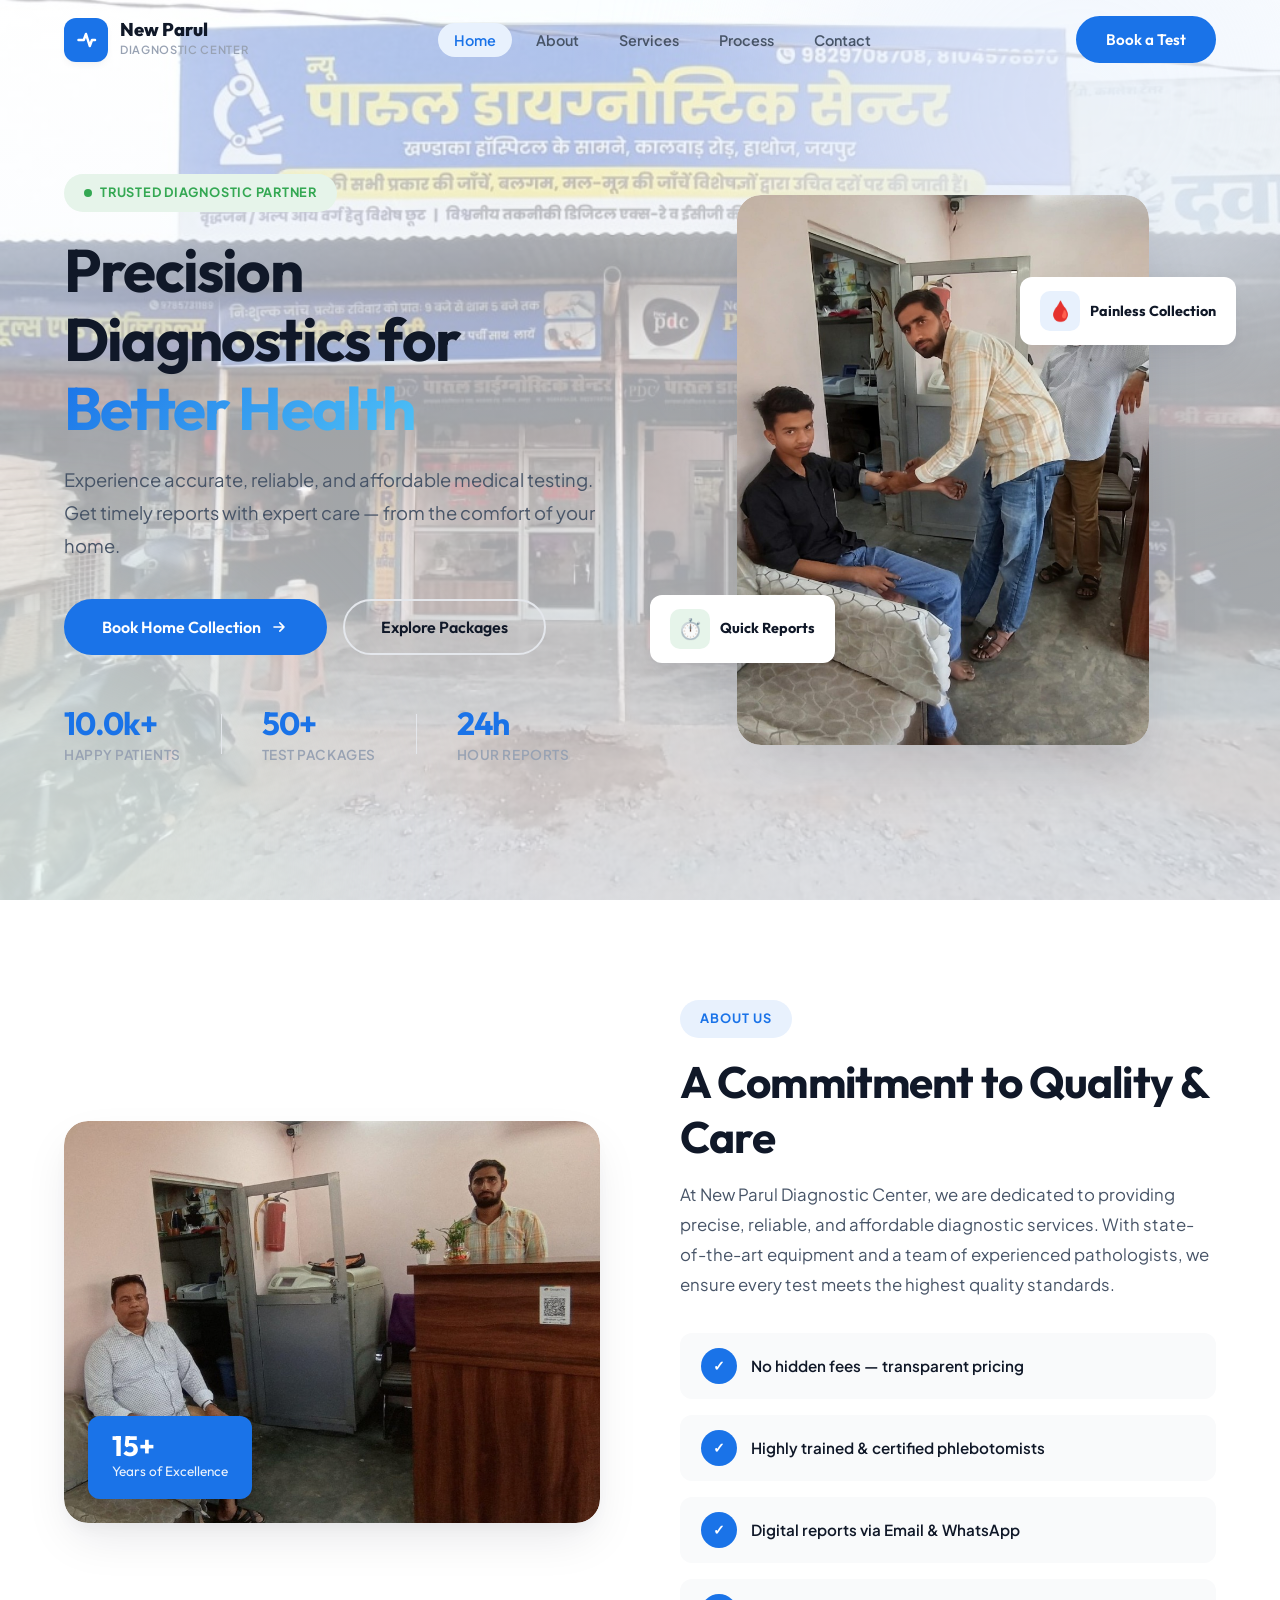
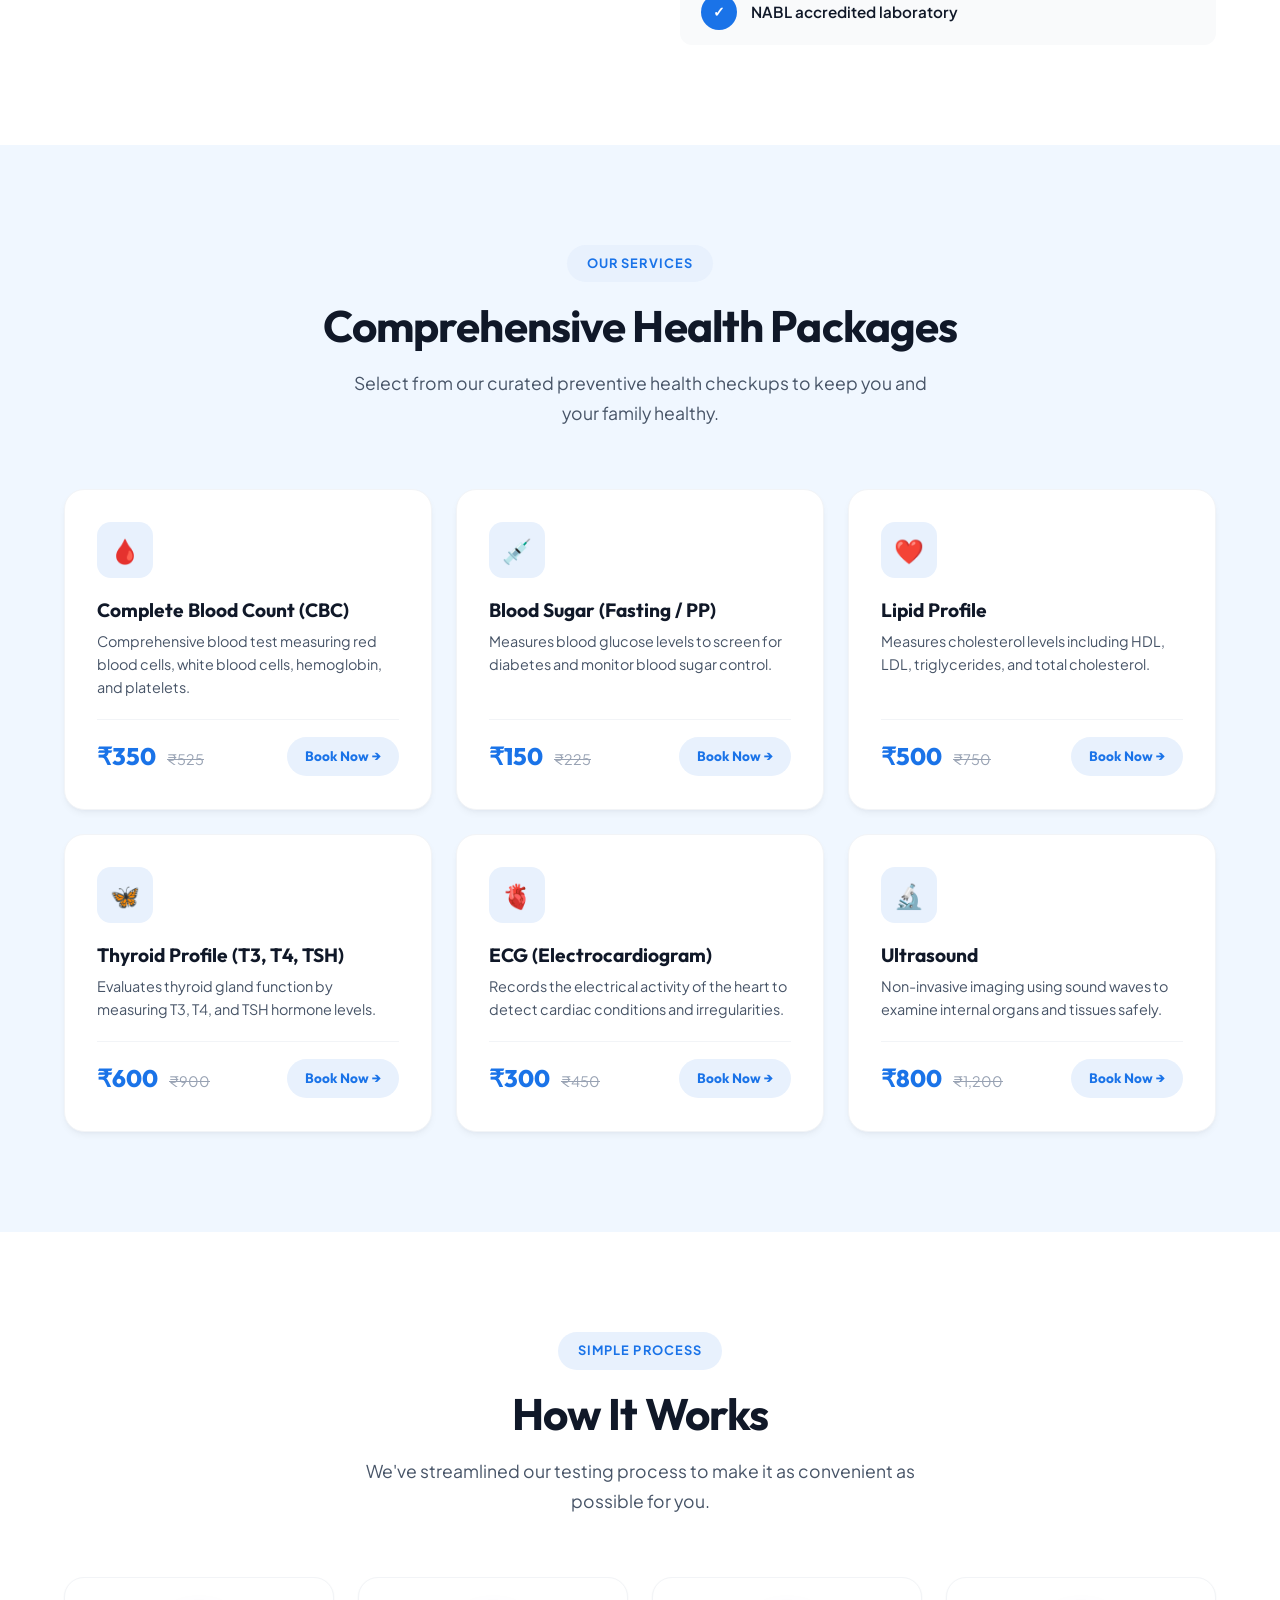
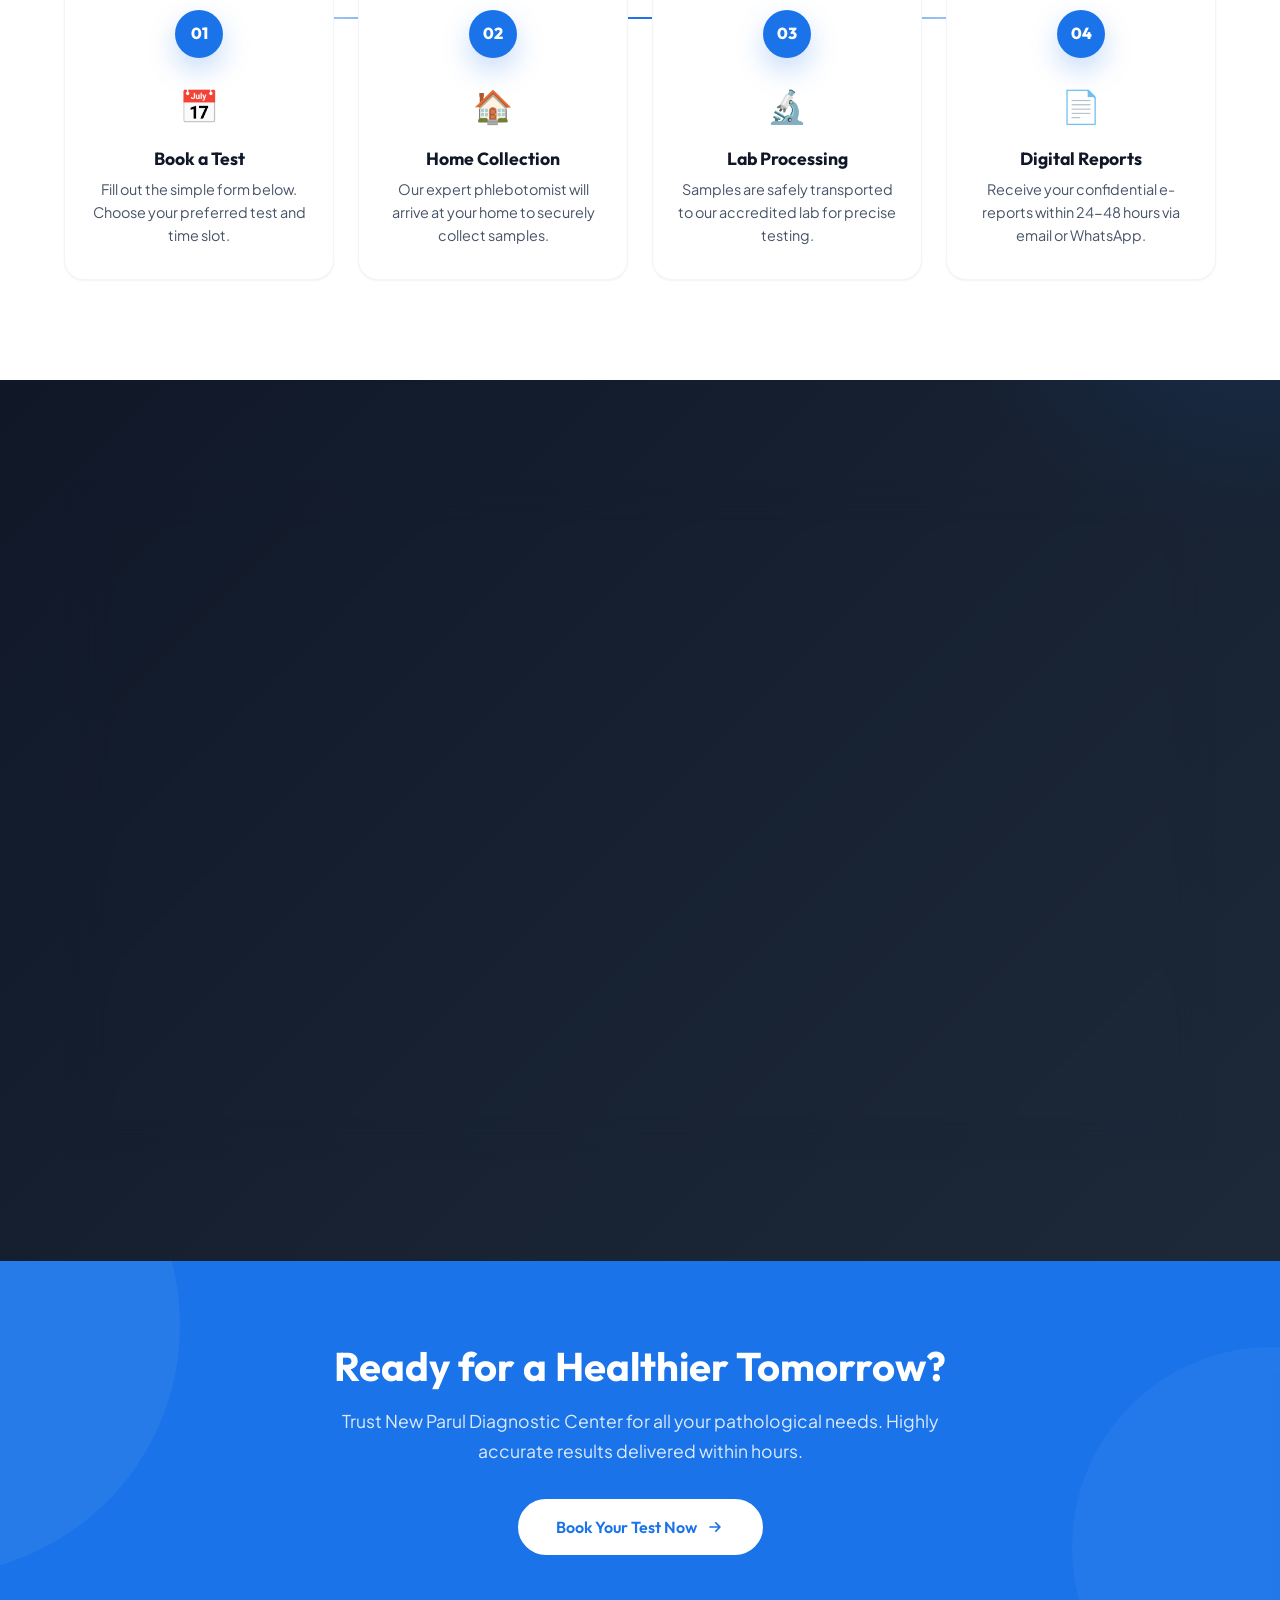
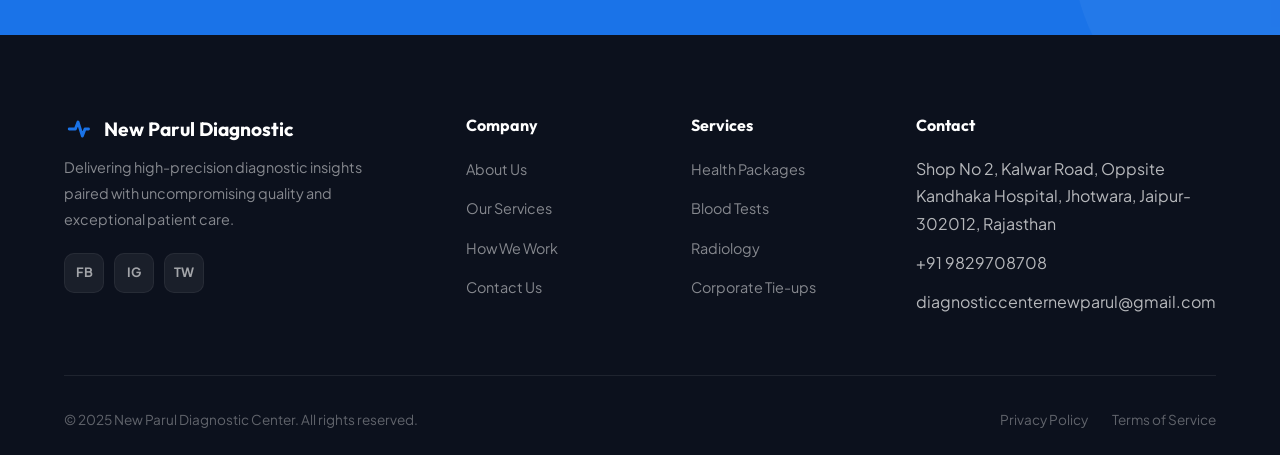
==== index.html @ ab26818b "Fix image cropping to zoom out" ====
<!DOCTYPE html>
<html lang="en">

<head>
    <meta charset="UTF-8">
    <meta name="viewport" content="width=device-width, initial-scale=1.0">
    <meta name="description"
        content="New Parul Diagnostic Center — Your trusted partner for accurate and timely medical diagnostics. Book appointments online for blood tests, X-Ray, ECG, ultrasound, and more.">
    <meta name="keywords"
        content="diagnostic center, medical tests, blood test, X-Ray, ECG, ultrasound, health checkup, pathology lab">
    <meta name="author" content="New Parul Diagnostic Center">
    <title>New Parul Diagnostic Center | Precision Diagnostics for Better Health</title>

    <!-- Favicon -->
    <link rel="icon" type="image/svg+xml"
        href="data:image/svg+xml,%3Csvg xmlns='http://www.w3.org/2000/svg' viewBox='0 0 24 24' fill='none' stroke='%231A73E8' stroke-width='2'%3E%3Cpath stroke-linecap='round' stroke-linejoin='round' d='M4.5 12h5.25l2.25-6 3.75 12 2.25-6H21'/%3E%3C/svg%3E">

    <!-- Google Fonts -->
    <link rel="preconnect" href="https://fonts.googleapis.com">
    <link rel="preconnect" href="https://fonts.gstatic.com" crossorigin>
    <link
        href="https://fonts.googleapis.com/css2?family=Outfit:wght@300;400;500;600;700;800&family=Plus+Jakarta+Sans:wght@400;500;600;700&display=swap"
        rel="stylesheet">

    <link rel="stylesheet" href="css/styles.css?v=1.1">
</head>

<body>

    <!-- Scroll Progress Bar -->
    <div class="scroll-progress-bar" id="scrollProgress"></div>

    <!-- ============================================================
         NAVIGATION
         ============================================================ -->
    <nav class="navbar" id="navbar" role="navigation" aria-label="Main navigation">
        <div class="nav-container">
            <a href="#home" class="nav-brand">
                <div class="brand-icon">
                    <svg viewBox="0 0 24 24" fill="none" stroke="currentColor" stroke-width="2.5">
                        <path stroke-linecap="round" stroke-linejoin="round"
                            d="M4.5 12h5.25l2.25-6 3.75 12 2.25-6H21" />
                    </svg>
                </div>
                <div class="brand-text">
                    <span class="brand-title">New Parul</span>
                    <span class="brand-subtitle">Diagnostic Center</span>
                </div>
            </a>

            <ul class="nav-links" id="navLinks">
                <li><a href="#home" class="active">Home</a></li>
                <li><a href="#about">About</a></li>
                <li><a href="#services">Services</a></li>
                <li><a href="#process">Process</a></li>
                <li><a href="#book-test">Contact</a></li>
            </ul>

            <div class="nav-actions">
                <a href="#book-test" class="btn btn-primary" id="navCta">Book a Test</a>
                <button class="hamburger-menu" id="mobileMenuBtn" aria-label="Toggle menu">
                    <span></span><span></span><span></span>
                </button>
            </div>
        </div>
    </nav>

    <!-- Mobile Navigation Overlay -->
    <div class="mobile-menu-overlay" id="mobileMenu">
        <div class="mobile-menu-inner">
            <a href="#home" class="mobile-link">Home</a>
            <a href="#about" class="mobile-link">About Us</a>
            <a href="#services" class="mobile-link">Services</a>
            <a href="#process" class="mobile-link">Process</a>
            <a href="#book-test" class="mobile-link">Contact</a>
            <a href="#book-test" class="btn btn-primary btn-lg"
                style="margin-top:16px; width:100%; text-align:center;">Book a Test</a>
        </div>
    </div>

    <!-- ============================================================
         HERO SECTION
         ============================================================ -->
    <section class="hero section" id="home">
        <div class="hero-shape shape-1"></div>
        <div class="hero-shape shape-2"></div>

        <div class="container hero-container">
            <div class="hero-content">
                <div class="hero-badge fade-up">
                    <span class="pulse-dot"></span>
                    Trusted Diagnostic Partner
                </div>
                <h1 class="fade-up delay-1">
                    Precision Diagnostics for <br><span class="gradient-text">Better Health</span>
                </h1>
                <p class="hero-description fade-up delay-2">
                    Experience accurate, reliable, and affordable medical testing. Get timely reports with expert care —
                    from the comfort of your home.
                </p>
                <div class="hero-buttons fade-up delay-3">
                    <a href="#book-test" class="btn btn-primary btn-lg">
                        Book Home Collection
                        <svg class="btn-icon" viewBox="0 0 24 24" fill="none" stroke="currentColor" stroke-width="2">
                            <path stroke-linecap="round" stroke-linejoin="round" d="M13 7l5 5m0 0l-5 5m5-5H6" />
                        </svg>
                    </a>
                    <a href="#services" class="btn btn-outline btn-lg">Explore Packages</a>
                </div>
                <div class="hero-stats fade-up delay-4">
                    <div class="stat-item">
                        <h4 data-count="10000">0</h4>
                        <p>Happy Patients</p>
                    </div>
                    <div class="stat-divider"></div>
                    <div class="stat-item">
                        <h4 data-count="50">0</h4>
                        <p>Test Packages</p>
                    </div>
                    <div class="stat-divider"></div>
                    <div class="stat-item">
                        <h4 data-count="24">0</h4>
                        <p>Hour Reports</p>
                    </div>
                </div>
            </div>

            <div class="hero-visual fade-left delay-2">
                <div class="hero-image-wrapper">
                    <img src="images/hero-bg.jpg" alt="Blood test home collection" style="width: 100%; height: auto; max-height: 550px; border-radius: var(--radius-xl); box-shadow: var(--shadow-xl); object-fit: contain; background: rgba(255,255,255,0.5);">
                </div>
                <div class="floating-badge badge-1">
                    <div class="badge-icon">🩸</div>
                    Painless Collection
                </div>
                <div class="floating-badge badge-2">
                    <div class="badge-icon">⏱️</div>
                    Quick Reports
                </div>
            </div>
        </div>
    </section>

    <!-- ============================================================
         ABOUT SECTION
         ============================================================ -->
    <section class="section about-section" id="about">
        <div class="container">
            <div class="about-grid">
                <div class="about-image fade-right">
                    <img src="images/reception.jpg" alt="About New Parul Diagnostic Center"
                        style="aspect-ratio: 4/3; object-fit: cover;">
                    <div class="about-image-badge">
                        <h4>15+</h4>
                        <p>Years of Excellence</p>
                    </div>
                </div>

                <div class="about-content fade-left">
                    <div class="section-badge">About Us</div>
                    <h2 class="section-title">A Commitment to Quality & Care</h2>
                    <p class="about-text">
                        At New Parul Diagnostic Center, we are dedicated to providing precise, reliable, and affordable
                        diagnostic services. With state-of-the-art equipment and a team of experienced pathologists, we
                        ensure every test meets the highest quality standards.
                    </p>
                    <div class="features-list">
                        <div class="feature-item">
                            <div class="feature-icon">✓</div>
                            <div class="feature-text">No hidden fees — transparent pricing</div>
                        </div>
                        <div class="feature-item">
                            <div class="feature-icon">✓</div>
                            <div class="feature-text">Highly trained & certified phlebotomists</div>
                        </div>
                        <div class="feature-item">
                            <div class="feature-icon">✓</div>
                            <div class="feature-text">Digital reports via Email & WhatsApp</div>
                        </div>
                        <div class="feature-item">
                            <div class="feature-icon">✓</div>
                            <div class="feature-text">NABL accredited laboratory</div>
                        </div>
                    </div>
                </div>
            </div>
        </div>
    </section>

    <!-- ============================================================
         SERVICES SECTION
         ============================================================ -->
    <section class="section services-section" id="services">
        <div class="container">
            <div class="section-header fade-up">
                <div class="section-badge">Our Services</div>
                <h2 class="section-title">Comprehensive Health Packages</h2>
                <p class="section-subtitle">Select from our curated preventive health checkups to keep you and your
                    family healthy.</p>
            </div>

            <div class="services-grid" id="servicesGrid">
                <!-- Service Card 1 -->
                <div class="service-card fade-up">
                    <div class="service-icon">🩸</div>
                    <h4>Complete Blood Count</h4>
                    <p class="service-desc">Comprehensive blood test measuring red blood cells, white blood cells,
                        hemoglobin, and platelets.</p>
                    <div class="service-price-row">
                        <div>
                            <span class="service-price">₹350</span>
                            <span class="service-price-old">₹525</span>
                        </div>
                        <a href="#book-test" class="service-book-btn"
                            onclick="selectService('Complete Blood Count (CBC)')">Book Now →</a>
                    </div>
                </div>

                <!-- Service Card 2 -->
                <div class="service-card fade-up delay-1">
                    <div class="service-icon">💉</div>
                    <h4>Blood Sugar Test</h4>
                    <p class="service-desc">Measures blood glucose levels to screen for diabetes and monitor blood sugar
                        control.</p>
                    <div class="service-price-row">
                        <div>
                            <span class="service-price">₹150</span>
                            <span class="service-price-old">₹225</span>
                        </div>
                        <a href="#book-test" class="service-book-btn"
                            onclick="selectService('Blood Sugar (Fasting / PP)')">Book Now →</a>
                    </div>
                </div>

                <!-- Service Card 3 -->
                <div class="service-card fade-up delay-2">
                    <div class="service-icon">❤️</div>
                    <h4>Lipid Profile</h4>
                    <p class="service-desc">Measures cholesterol levels including HDL, LDL, triglycerides, and total
                        cholesterol.</p>
                    <div class="service-price-row">
                        <div>
                            <span class="service-price">₹500</span>
                            <span class="service-price-old">₹750</span>
                        </div>
                        <a href="#book-test" class="service-book-btn" onclick="selectService('Lipid Profile')">Book Now
                            →</a>
                    </div>
                </div>

                <!-- Service Card 4 -->
                <div class="service-card fade-up delay-3">
                    <div class="service-icon">🦋</div>
                    <h4>Thyroid Profile</h4>
                    <p class="service-desc">Evaluates thyroid gland function by measuring T3, T4, and TSH hormone
                        levels.</p>
                    <div class="service-price-row">
                        <div>
                            <span class="service-price">₹600</span>
                            <span class="service-price-old">₹900</span>
                        </div>
                        <a href="#book-test" class="service-book-btn"
                            onclick="selectService('Thyroid Profile (T3, T4, TSH)')">Book Now →</a>
                    </div>
                </div>

                <!-- Service Card 5 -->
                <div class="service-card fade-up delay-4">
                    <div class="service-icon">🫀</div>
                    <h4>ECG Test</h4>
                    <p class="service-desc">Records the electrical activity of the heart to detect cardiac conditions
                        and irregularities.</p>
                    <div class="service-price-row">
                        <div>
                            <span class="service-price">₹300</span>
                            <span class="service-price-old">₹450</span>
                        </div>
                        <a href="#book-test" class="service-book-btn"
                            onclick="selectService('ECG (Electrocardiogram)')">Book Now →</a>
                    </div>
                </div>

                <!-- Service Card 6 -->
                <div class="service-card fade-up delay-5">
                    <div class="service-icon">🔬</div>
                    <h4>Ultrasound</h4>
                    <p class="service-desc">Non-invasive imaging using sound waves to examine internal organs and
                        tissues safely.</p>
                    <div class="service-price-row">
                        <div>
                            <span class="service-price">₹800</span>
                            <span class="service-price-old">₹1200</span>
                        </div>
                        <a href="#book-test" class="service-book-btn" onclick="selectService('Ultrasound')">Book Now
                            →</a>
                    </div>
                </div>
            </div>
        </div>
    </section>

    <!-- ============================================================
         HOW IT WORKS / PROCESS
         ============================================================ -->
    <section class="section process-section" id="process">
        <div class="container">
            <div class="section-header fade-up">
                <div class="section-badge">Simple Process</div>
                <h2 class="section-title">How It Works</h2>
                <p class="section-subtitle">We've streamlined our testing process to make it as convenient as possible
                    for you.</p>
            </div>

            <div class="process-grid">
                <div class="process-card fade-up">
                    <div class="process-number">01</div>
                    <div class="process-icon">📅</div>
                    <h3>Book a Test</h3>
                    <p>Fill out the simple form below. Choose your preferred test and time slot.</p>
                </div>
                <div class="process-card fade-up delay-1">
                    <div class="process-number">02</div>
                    <div class="process-icon">🏠</div>
                    <h3>Home Collection</h3>
                    <p>Our expert phlebotomist will arrive at your home to securely collect samples.</p>
                </div>
                <div class="process-card fade-up delay-2">
                    <div class="process-number">03</div>
                    <div class="process-icon">🔬</div>
                    <h3>Lab Processing</h3>
                    <p>Samples are safely transported to our accredited lab for precise testing.</p>
                </div>
                <div class="process-card fade-up delay-3">
                    <div class="process-number">04</div>
                    <div class="process-icon">📄</div>
                    <h3>Digital Reports</h3>
                    <p>Receive your confidential e-reports within 24-48 hours via email or WhatsApp.</p>
                </div>
            </div>
        </div>
    </section>

    <!-- ============================================================
         BOOKING / APPOINTMENT FORM (Google Sheets Integration)
         ============================================================ -->
    <section class="section booking-section" id="book-test">
        <div class="container">
            <div class="booking-wrapper fade-up">
                <div class="booking-info">
                    <div class="section-badge">Book Appointment</div>
                    <h2 class="section-title">Schedule Your Test Today</h2>
                    <p class="section-subtitle" style="color: rgba(255,255,255,0.7); margin-bottom: 36px;">Our customer
                        service team will confirm your slot within an hour via phone call.</p>

                    <div class="contact-cards">
                        <div class="contact-card-glass">
                            <div class="contact-icon">📞</div>
                            <div>
                                <h5>Direct Hotline</h5>
                                <span>+91 9829708708</span>
                            </div>
                        </div>
                        <div class="contact-card-glass">
                            <div class="contact-icon">📧</div>
                            <div>
                                <h5>Email Us</h5>
                                <span>diagnosticcenternewparul@gmail.com</span>
                            </div>
                        </div>
                        <div class="contact-card-glass">
                            <div class="contact-icon">📍</div>
                            <div>
                                <h5>Visit Us</h5>
                                <span>Shop No 2, Kalwar Road, Oppsite Kandhaka Hospital, Jhotwara, Jaipur-302012,
                                    Rajasthan</span>
                            </div>
                        </div>
                    </div>
                </div>

                <div class="booking-form-container">
                    <h3>Patient Details</h3>
                    <form id="appointmentForm" novalidate>
                        <div class="form-grid">
                            <div class="form-group">
                                <label for="patientName">Full Name *</label>
                                <input type="text" id="patientName" placeholder="Enter your name" class="form-control"
                                    required autocomplete="name">
                                <span class="error-msg" id="patientNameError">Please enter your full name</span>
                            </div>
                            <div class="form-group">
                                <label for="patientPhone">Phone Number *</label>
                                <input type="tel" id="patientPhone" placeholder="+91 xxxxxxxxxx" class="form-control"
                                    required autocomplete="tel">
                                <span class="error-msg" id="patientPhoneError">Please enter a valid phone number</span>
                            </div>
                            <div class="form-group full-width">
                                <label for="patientEmail">Email Address (Optional)</label>
                                <input type="email" id="patientEmail" placeholder="Enter your email"
                                    class="form-control" autocomplete="email">
                                <span class="error-msg" id="patientEmailError">Please enter a valid email</span>
                            </div>
                            <div class="form-group">
                                <label for="appointmentDate">Preferred Date *</label>
                                <input type="date" id="appointmentDate" class="form-control" required>
                                <span class="error-msg" id="appointmentDateError">Please select a date</span>
                            </div>
                            <div class="form-group">
                                <label for="appointmentTime">Preferred Time</label>
                                <input type="time" id="appointmentTime" class="form-control">
                            </div>
                            <div class="form-group full-width">
                                <label for="serviceType">Select Service *</label>
                                <select id="serviceType" class="form-control" required>
                                    <option value="">Choose a test package...</option>
                                    <option value="Complete Blood Count (CBC)">Complete Blood Count (CBC) — ₹350
                                    </option>
                                    <option value="Blood Sugar (Fasting / PP)">Blood Sugar (Fasting / PP) — ₹150
                                    </option>
                                    <option value="Lipid Profile">Lipid Profile — ₹500</option>
                                    <option value="Thyroid Profile (T3, T4, TSH)">Thyroid Profile (T3, T4, TSH) — ₹600
                                    </option>
                                    <option value="Liver Function Test (LFT)">Liver Function Test (LFT) — ₹550</option>
                                    <option value="Kidney Function Test (KFT)">Kidney Function Test (KFT) — ₹550
                                    </option>
                                    <option value="Urine Analysis">Urine Analysis — ₹200</option>
                                    <option value="X-Ray">X-Ray — ₹400</option>
                                    <option value="ECG (Electrocardiogram)">ECG (Electrocardiogram) — ₹300</option>
                                    <option value="Ultrasound">Ultrasound — ₹800</option>
                                    <option value="Vitamin D Test">Vitamin D Test — ₹700</option>
                                    <option value="HbA1c (Glycated Hemoglobin)">HbA1c (Glycated Hemoglobin) — ₹450
                                    </option>
                                </select>
                                <span class="error-msg" id="serviceTypeError">Please select a service</span>
                            </div>
                        </div>
                        <div class="submit-btn-wrapper">
                            <button type="submit" class="btn btn-primary btn-lg btn-block" id="submitBtn">
                                Submit Booking Request
                                <svg class="btn-icon" viewBox="0 0 24 24" fill="none" stroke="currentColor"
                                    stroke-width="2">
                                    <path stroke-linecap="round" stroke-linejoin="round" d="M13 7l5 5m0 0l-5 5m5-5H6" />
                                </svg>
                            </button>
                        </div>
                    </form>
                </div>
            </div>
        </div>
    </section>

    <!-- ============================================================
         CTA SECTION
         ============================================================ -->
    <section class="section cta-section">
        <div class="container text-center">
            <h2 class="fade-up">Ready for a Healthier Tomorrow?</h2>
            <p class="fade-up delay-1">Trust New Parul Diagnostic Center for all your pathological needs. Highly
                accurate results delivered within hours.</p>
            <a href="#book-test" class="btn btn-white btn-lg fade-up delay-2">
                Book Your Test Now
                <svg class="btn-icon" viewBox="0 0 24 24" fill="none" stroke="currentColor" stroke-width="2">
                    <path stroke-linecap="round" stroke-linejoin="round" d="M13 7l5 5m0 0l-5 5m5-5H6" />
                </svg>
            </a>
        </div>
    </section>

    <!-- ============================================================
         FOOTER
         ============================================================ -->
    <footer class="footer" id="footer">
        <div class="container">
            <div class="footer-grid">
                <div class="footer-brand">
                    <div style="display:flex; align-items:center; gap:12px; margin-bottom: 8px;">
                        <svg viewBox="0 0 24 24" fill="none" stroke="#1A73E8" stroke-width="2.5" width="28" height="28">
                            <path stroke-linecap="round" stroke-linejoin="round"
                                d="M4.5 12h5.25l2.25-6 3.75 12 2.25-6H21" />
                        </svg>
                        <h3 style="font-size:1.2rem; color: white;">New Parul Diagnostic</h3>
                    </div>
                    <p>Delivering high-precision diagnostic insights paired with uncompromising quality and exceptional
                        patient care.</p>
                    <div class="social-links">
                        <a href="#" aria-label="Facebook">FB</a>
                        <a href="#" aria-label="Instagram">IG</a>
                        <a href="#" aria-label="Twitter">TW</a>
                    </div>
                </div>
                <div class="footer-col">
                    <h4>Company</h4>
                    <ul>
                        <li><a href="#about">About Us</a></li>
                        <li><a href="#services">Our Services</a></li>
                        <li><a href="#process">How We Work</a></li>
                        <li><a href="#book-test">Contact Us</a></li>
                    </ul>
                </div>
                <div class="footer-col">
                    <h4>Services</h4>
                    <ul>
                        <li><a href="#services">Health Packages</a></li>
                        <li><a href="#services">Blood Tests</a></li>
                        <li><a href="#services">Radiology</a></li>
                        <li><a href="#services">Corporate Tie-ups</a></li>
                    </ul>
                </div>
                <div class="footer-col">
                    <h4>Contact</h4>
                    <ul>
                        <li>Shop No 2, Kalwar Road, Oppsite Kandhaka Hospital, Jhotwara, Jaipur-302012, Rajasthan </li>
                        <li>+91 9829708708</li>
                        <li>diagnosticcenternewparul@gmail.com</li>
                    </ul>
                </div>
            </div>
            <div class="footer-bottom">
                <p>&copy; 2025 New Parul Diagnostic Center. All rights reserved.</p>
                <div class="legal-links">
                    <a href="#">Privacy Policy</a>
                    <a href="#">Terms of Service</a>
                </div>
            </div>
        </div>
    </footer>

    <!-- Toast Container -->
    <div class="toast-container" id="toastContainer"></div>

    <script src="js/main.js"></script>
</body>

</html>
---- css/styles.css ----
/* ============================================================
   New Parul Diagnostic Center — Premium Medical Landing Page
   Design Inspired by CarePlus (Behance)
   ============================================================ */

/* ---- CSS Custom Properties (Design Tokens) ---- */
:root {
    --primary: #1A73E8;
    --primary-hover: #1557B0;
    --primary-light: #E8F1FD;
    --primary-ultra-light: #F0F7FF;

    --accent-green: #34A853;
    --accent-green-light: #E6F4EA;

    --heading: #101828;
    --text: #475467;
    --text-light: #98A2B3;

    --bg: #FFFFFF;
    --bg-section: #F9FAFB;
    --bg-blue: #F0F7FF;

    --border: #E4E7EC;
    --border-light: #F2F4F7;

    --white: #FFFFFF;
    --black: #000000;

    --shadow-xs: 0 1px 2px rgba(16, 24, 40, 0.05);
    --shadow-sm: 0 4px 8px -2px rgba(16, 24, 40, 0.06), 0 2px 4px -2px rgba(16, 24, 40, 0.04);
    --shadow-md: 0 12px 24px -4px rgba(16, 24, 40, 0.08), 0 4px 8px -4px rgba(16, 24, 40, 0.03);
    --shadow-lg: 0 20px 48px -8px rgba(16, 24, 40, 0.1), 0 8px 16px -4px rgba(16, 24, 40, 0.04);
    --shadow-xl: 0 32px 64px -12px rgba(16, 24, 40, 0.14);
    --shadow-blue: 0 12px 28px rgba(26, 115, 232, 0.25);

    --radius: 12px;
    --radius-lg: 20px;
    --radius-xl: 24px;
    --radius-pill: 100px;

    --transition: 0.35s cubic-bezier(0.4, 0, 0.2, 1);
    --transition-fast: 0.2s cubic-bezier(0.4, 0, 0.2, 1);

    --container: 1200px;
    --section-padding: 100px;
}

/* ---- Reset & Base ---- */
*, *::before, *::after {
    margin: 0;
    padding: 0;
    box-sizing: border-box;
}

html {
    scroll-behavior: smooth;
    -webkit-text-size-adjust: 100%;
}

body {
    font-family: 'Plus Jakarta Sans', -apple-system, BlinkMacSystemFont, 'Segoe UI', sans-serif;
    color: var(--text);
    background: var(--bg);
    line-height: 1.7;
    overflow-x: hidden;
    -webkit-font-smoothing: antialiased;
    -moz-osx-font-smoothing: grayscale;
}

h1, h2, h3, h4, h5, h6 {
    font-family: 'Outfit', -apple-system, BlinkMacSystemFont, 'Segoe UI', sans-serif;
    color: var(--heading);
    font-weight: 700;
    line-height: 1.25;
}

a {
    text-decoration: none;
    color: inherit;
    transition: var(--transition-fast);
}

img {
    max-width: 100%;
    height: auto;
    display: block;
}

ul {
    list-style: none;
}

/* ---- Utility Classes ---- */
.container {
    max-width: var(--container);
    margin: 0 auto;
    padding: 0 24px;
    position: relative;
}

.section {
    padding: var(--section-padding) 0;
}

.section-badge {
    display: inline-flex;
    align-items: center;
    gap: 8px;
    padding: 8px 20px;
    background: var(--primary-light);
    color: var(--primary);
    font-size: 0.8rem;
    font-weight: 700;
    border-radius: var(--radius-pill);
    text-transform: uppercase;
    letter-spacing: 0.08em;
    margin-bottom: 16px;
}

.section-title {
    font-size: clamp(2rem, 4vw, 2.75rem);
    margin-bottom: 16px;
    letter-spacing: -0.02em;
}

.section-subtitle {
    font-size: 1.1rem;
    color: var(--text);
    max-width: 580px;
    line-height: 1.7;
}

.section-header {
    text-align: center;
    margin-bottom: 60px;
}

.section-header .section-subtitle {
    margin: 0 auto;
}

.text-center { text-align: center; }
.text-white { color: var(--white) !important; }

/* ---- Buttons ---- */
.btn {
    display: inline-flex;
    align-items: center;
    justify-content: center;
    gap: 8px;
    padding: 14px 28px;
    font-size: 0.95rem;
    font-weight: 600;
    font-family: 'Outfit', sans-serif;
    border-radius: var(--radius-pill);
    border: 2px solid transparent;
    cursor: pointer;
    transition: var(--transition);
    white-space: nowrap;
    text-decoration: none;
    line-height: 1;
}

.btn-primary {
    background: var(--primary);
    color: var(--white);
    border-color: var(--primary);
}

.btn-primary:hover {
    background: var(--primary-hover);
    border-color: var(--primary-hover);
    transform: translateY(-2px);
    box-shadow: var(--shadow-blue);
}

.btn-outline {
    background: transparent;
    color: var(--heading);
    border-color: var(--border);
}

.btn-outline:hover {
    border-color: var(--primary);
    color: var(--primary);
    transform: translateY(-2px);
}

.btn-white {
    background: var(--white);
    color: var(--primary);
    border-color: var(--white);
}

.btn-white:hover {
    background: var(--primary-light);
    transform: translateY(-2px);
    box-shadow: var(--shadow-md);
}

.btn-lg {
    padding: 16px 36px;
    font-size: 1rem;
}

.btn-block {
    width: 100%;
}

.btn-icon {
    width: 20px;
    height: 20px;
    transition: transform 0.3s ease;
}

.btn:hover .btn-icon {
    transform: translateX(4px);
}

/* ---- Scroll Progress Bar ---- */
.scroll-progress-bar {
    position: fixed;
    top: 0;
    left: 0;
    height: 3px;
    background: linear-gradient(90deg, var(--primary), #4FC3F7);
    z-index: 10000;
    width: 0%;
    transition: width 0.1s linear;
}

/* ============================================================
   NAVIGATION
   ============================================================ */
.navbar {
    position: fixed;
    top: 0;
    left: 0;
    width: 100%;
    z-index: 1000;
    padding: 16px 0;
    transition: var(--transition);
    background: transparent;
}

.navbar.scrolled {
    background: rgba(255, 255, 255, 0.92);
    backdrop-filter: blur(20px) saturate(180%);
    -webkit-backdrop-filter: blur(20px) saturate(180%);
    box-shadow: var(--shadow-sm);
    padding: 10px 0;
}

.nav-container {
    max-width: var(--container);
    margin: 0 auto;
    padding: 0 24px;
    display: flex;
    justify-content: space-between;
    align-items: center;
}

.nav-brand {
    display: flex;
    align-items: center;
    gap: 12px;
    z-index: 1001;
}

.brand-icon {
    width: 44px;
    height: 44px;
    background: var(--primary);
    color: var(--white);
    border-radius: 12px;
    display: flex;
    align-items: center;
    justify-content: center;
    box-shadow: var(--shadow-sm);
}

.brand-icon svg {
    width: 24px;
    height: 24px;
}

.brand-text {
    display: flex;
    flex-direction: column;
}

.brand-title {
    font-family: 'Outfit', sans-serif;
    font-weight: 800;
    font-size: 1.15rem;
    line-height: 1.1;
    color: var(--heading);
}

.brand-subtitle {
    font-size: 0.7rem;
    font-weight: 600;
    color: var(--text-light);
    text-transform: uppercase;
    letter-spacing: 0.06em;
}

.nav-links {
    display: flex;
    gap: 8px;
    align-items: center;
}

.nav-links a {
    font-weight: 600;
    font-size: 0.9rem;
    color: var(--text);
    padding: 8px 16px;
    border-radius: var(--radius-pill);
    position: relative;
    transition: var(--transition-fast);
}

.nav-links a:hover,
.nav-links a.active {
    color: var(--primary);
    background: var(--primary-light);
}

.nav-actions {
    display: flex;
    align-items: center;
    gap: 12px;
}

/* Hamburger */
.hamburger-menu {
    display: none;
    background: none;
    border: none;
    flex-direction: column;
    gap: 6px;
    cursor: pointer;
    z-index: 1001;
    padding: 4px;
}

.hamburger-menu span {
    width: 24px;
    height: 2px;
    background: var(--heading);
    transition: var(--transition);
    transform-origin: left;
    border-radius: 2px;
}

.hamburger-menu.active span:nth-child(1) { transform: rotate(45deg); }
.hamburger-menu.active span:nth-child(2) { opacity: 0; width: 0; }
.hamburger-menu.active span:nth-child(3) { transform: rotate(-45deg); }

/* Mobile Menu */
.mobile-menu-overlay {
    position: fixed;
    inset: 0;
    background: rgba(255, 255, 255, 0.98);
    backdrop-filter: blur(20px);
    z-index: 999;
    display: flex;
    align-items: center;
    justify-content: center;
    opacity: 0;
    pointer-events: none;
    transition: var(--transition);
}

.mobile-menu-overlay.active {
    opacity: 1;
    pointer-events: auto;
}

.mobile-menu-inner {
    display: flex;
    flex-direction: column;
    gap: 8px;
    text-align: center;
    width: 100%;
    padding: 24px;
    transform: translateY(20px);
    transition: var(--transition);
}

.mobile-menu-overlay.active .mobile-menu-inner {
    transform: translateY(0);
}

.mobile-link {
    font-family: 'Outfit', sans-serif;
    font-size: 1.5rem;
    font-weight: 700;
    color: var(--heading);
    padding: 16px;
    border-radius: var(--radius);
    transition: var(--transition-fast);
}

.mobile-link:hover {
    background: var(--primary-light);
    color: var(--primary);
}

/* ============================================================
   HERO SECTION
   ============================================================ */
.hero {
    min-height: 100vh;
    display: flex;
    align-items: center;
    position: relative;
    overflow: hidden;
    padding: 120px 0 80px;
    background: linear-gradient(rgba(255, 255, 255, 0.6), rgba(240, 247, 255, 0.7)), url('../images/storefront.jpg');
    background-size: cover;
    background-position: center;
    background-repeat: no-repeat;
}

.hero-shape {
    position: absolute;
    border-radius: 50%;
    filter: blur(100px);
    z-index: 0;
    opacity: 0.5;
    pointer-events: none;
}

.shape-1 {
    width: 600px;
    height: 600px;
    background: var(--primary-light);
    top: -200px;
    right: -100px;
}

.shape-2 {
    width: 500px;
    height: 500px;
    background: var(--accent-green-light);
    bottom: -200px;
    left: -200px;
}

.hero-container {
    display: grid;
    grid-template-columns: 1fr 1fr;
    gap: 60px;
    align-items: center;
    position: relative;
    z-index: 1;
}

.hero-content {
    max-width: 560px;
}

.hero-badge {
    display: inline-flex;
    align-items: center;
    gap: 8px;
    padding: 8px 20px;
    background: var(--accent-green-light);
    color: var(--accent-green);
    font-size: 0.8rem;
    font-weight: 700;
    border-radius: var(--radius-pill);
    text-transform: uppercase;
    letter-spacing: 0.06em;
    margin-bottom: 24px;
}

.pulse-dot {
    display: inline-block;
    width: 8px;
    height: 8px;
    background: var(--accent-green);
    border-radius: 50%;
    animation: pulse 2s ease-in-out infinite;
}

@keyframes pulse {
    0%, 100% { box-shadow: 0 0 0 0 rgba(52, 168, 83, 0.4); }
    50% { box-shadow: 0 0 0 8px rgba(52, 168, 83, 0); }
}

.hero h1 {
    font-size: clamp(2.5rem, 5vw, 3.75rem);
    margin-bottom: 20px;
    letter-spacing: -0.03em;
    line-height: 1.15;
}

.gradient-text {
    background: linear-gradient(135deg, var(--primary) 0%, #4FC3F7 100%);
    -webkit-background-clip: text;
    -webkit-text-fill-color: transparent;
    background-clip: text;
}

.hero-description {
    font-size: 1.15rem;
    color: var(--text);
    margin-bottom: 36px;
    line-height: 1.8;
}

.hero-buttons {
    display: flex;
    gap: 16px;
    flex-wrap: wrap;
    margin-bottom: 48px;
}

.hero-stats {
    display: flex;
    gap: 40px;
    align-items: center;
}

.stat-item {
    text-align: left;
}

.stat-item h4 {
    font-size: 2rem;
    color: var(--primary);
    letter-spacing: -0.02em;
}

.stat-item p {
    font-size: 0.85rem;
    font-weight: 600;
    color: var(--text-light);
    text-transform: uppercase;
    letter-spacing: 0.04em;
}

.stat-divider {
    width: 1px;
    height: 40px;
    background: var(--border);
}

/* Hero Visual */
.hero-visual {
    position: relative;
    display: flex;
    justify-content: center;
}

.hero-image-wrapper {
    position: relative;
    border-radius: var(--radius-xl);
    overflow: hidden;
    box-shadow: var(--shadow-xl);
}

.hero-image-wrapper img {
    width: 100%;
    height: auto;
    object-fit: cover;
    border-radius: var(--radius-xl);
}

.floating-badge {
    position: absolute;
    background: var(--white);
    padding: 14px 20px;
    border-radius: var(--radius);
    box-shadow: var(--shadow-lg);
    font-weight: 700;
    font-family: 'Outfit', sans-serif;
    font-size: 0.9rem;
    display: flex;
    align-items: center;
    gap: 10px;
    z-index: 3;
    animation: floatY 6s ease-in-out infinite;
    color: var(--heading);
}

.floating-badge .badge-icon {
    width: 40px;
    height: 40px;
    border-radius: 10px;
    display: flex;
    align-items: center;
    justify-content: center;
    font-size: 1.25rem;
}

.badge-1 {
    top: 15%;
    right: -20px;
}

.badge-1 .badge-icon {
    background: var(--primary-light);
}

.badge-2 {
    bottom: 15%;
    left: -20px;
    animation-delay: -3s;
}

.badge-2 .badge-icon {
    background: var(--accent-green-light);
}

@keyframes floatY {
    0%, 100% { transform: translateY(0); }
    50% { transform: translateY(-16px); }
}

/* ============================================================
   ABOUT SECTION
   ============================================================ */
.about-section {
    background: var(--bg);
}

.about-grid {
    display: grid;
    grid-template-columns: 1fr 1fr;
    gap: 80px;
    align-items: center;
}

.about-image {
    position: relative;
    border-radius: var(--radius-xl);
    overflow: hidden;
    box-shadow: var(--shadow-lg);
}

.about-image img {
    width: 100%;
    height: 100%;
    object-fit: cover;
    border-radius: var(--radius-xl);
}

.about-image-badge {
    position: absolute;
    bottom: 24px;
    left: 24px;
    background: var(--primary);
    color: var(--white);
    padding: 16px 24px;
    border-radius: var(--radius);
    font-family: 'Outfit', sans-serif;
    box-shadow: var(--shadow-md);
}

.about-image-badge h4 {
    font-size: 1.75rem;
    color: var(--white);
    line-height: 1;
}

.about-image-badge p {
    font-size: 0.85rem;
    opacity: 0.9;
    color: var(--white);
}

.about-content .section-badge {
    margin-bottom: 16px;
}

.about-content .section-title {
    margin-bottom: 16px;
}

.about-text {
    font-size: 1.05rem;
    color: var(--text);
    margin-bottom: 32px;
    line-height: 1.8;
}

.features-list {
    display: flex;
    flex-direction: column;
    gap: 16px;
}

.feature-item {
    display: flex;
    align-items: center;
    gap: 14px;
    padding: 14px 20px;
    background: var(--bg-section);
    border-radius: var(--radius);
    transition: var(--transition);
    border: 1px solid transparent;
}

.feature-item:hover {
    background: var(--primary-light);
    border-color: var(--primary);
    transform: translateX(8px);
}

.feature-icon {
    width: 36px;
    height: 36px;
    min-width: 36px;
    background: var(--primary);
    color: var(--white);
    border-radius: 50%;
    display: flex;
    align-items: center;
    justify-content: center;
    font-size: 0.85rem;
    font-weight: 700;
}

.feature-text {
    font-weight: 600;
    font-size: 0.95rem;
    color: var(--heading);
}

/* ============================================================
   SERVICES SECTION
   ============================================================ */
.services-section {
    background: var(--bg-blue);
}

.services-grid {
    display: grid;
    grid-template-columns: repeat(3, 1fr);
    gap: 24px;
}

.service-card {
    background: var(--white);
    border-radius: var(--radius-lg);
    padding: 32px;
    box-shadow: var(--shadow-sm);
    border: 1px solid var(--border-light);
    transition: var(--transition);
    display: flex;
    flex-direction: column;
    position: relative;
    overflow: hidden;
}

.service-card:hover {
    transform: translateY(-6px);
    box-shadow: var(--shadow-lg);
    border-color: var(--primary-light);
}

.service-card::after {
    content: '';
    position: absolute;
    bottom: 0;
    left: 0;
    width: 100%;
    height: 3px;
    background: linear-gradient(90deg, var(--primary), #4FC3F7);
    opacity: 0;
    transition: var(--transition);
}

.service-card:hover::after {
    opacity: 1;
}

.service-icon {
    width: 56px;
    height: 56px;
    background: var(--primary-light);
    border-radius: 14px;
    display: flex;
    align-items: center;
    justify-content: center;
    font-size: 1.5rem;
    margin-bottom: 20px;
}

.service-card h4 {
    font-size: 1.2rem;
    margin-bottom: 8px;
    color: var(--heading);
}

.service-card .service-desc {
    color: var(--text);
    font-size: 0.9rem;
    margin-bottom: 20px;
    flex: 1;
    line-height: 1.6;
}

.service-price-row {
    display: flex;
    align-items: center;
    justify-content: space-between;
    padding-top: 16px;
    border-top: 1px solid var(--border-light);
}

.service-price {
    font-family: 'Outfit', sans-serif;
    font-size: 1.5rem;
    font-weight: 800;
    color: var(--primary);
}

.service-price-old {
    text-decoration: line-through;
    color: var(--text-light);
    font-size: 0.9rem;
    margin-left: 8px;
}

.service-book-btn {
    display: inline-flex;
    align-items: center;
    gap: 6px;
    padding: 8px 18px;
    background: var(--primary-light);
    color: var(--primary);
    border: none;
    border-radius: var(--radius-pill);
    font-weight: 700;
    font-size: 0.85rem;
    cursor: pointer;
    transition: var(--transition);
    font-family: 'Outfit', sans-serif;
}

.service-book-btn:hover {
    background: var(--primary);
    color: var(--white);
}

/* Skeleton loading cards */
.skeleton-card {
    pointer-events: none;
}

.skeleton {
    background: linear-gradient(90deg, #f0f0f0 25%, #e0e0e0 50%, #f0f0f0 75%);
    background-size: 200% 100%;
    animation: shimmer 1.5s infinite;
    border-radius: 8px;
}

.skeleton-icon  { width: 56px; height: 56px; border-radius: 14px; margin-bottom: 20px; }
.skeleton-title { height: 20px; width: 70%; margin-bottom: 12px; }
.skeleton-desc  { height: 14px; width: 100%; margin-bottom: 8px; }
.skeleton-desc.short { width: 60%; margin-bottom: 20px; }
.skeleton-btn   { height: 36px; width: 100%; margin-top: 16px; }

@keyframes shimmer {
    0%   { background-position: 200% 0; }
    100% { background-position: -200% 0; }
}


/* ============================================================
   HOW IT WORKS / PROCESS SECTION
   ============================================================ */
.process-section {
    background: var(--bg);
}

.process-grid {
    display: grid;
    grid-template-columns: repeat(4, 1fr);
    gap: 24px;
    margin-top: 60px;
    position: relative;
}

.process-grid::before {
    content: '';
    position: absolute;
    top: 40px;
    left: 80px;
    right: 80px;
    height: 2px;
    background: linear-gradient(90deg, var(--primary-light), var(--primary), var(--primary-light));
    z-index: 0;
}

.process-card {
    background: var(--white);
    border-radius: var(--radius-lg);
    padding: 32px 24px;
    text-align: center;
    position: relative;
    z-index: 1;
    border: 1px solid var(--border-light);
    transition: var(--transition);
    box-shadow: var(--shadow-xs);
}

.process-card:hover {
    transform: translateY(-6px);
    box-shadow: var(--shadow-md);
    border-color: var(--primary);
}

.process-number {
    width: 48px;
    height: 48px;
    background: var(--primary);
    color: var(--white);
    border-radius: 50%;
    display: flex;
    align-items: center;
    justify-content: center;
    font-weight: 800;
    font-family: 'Outfit', sans-serif;
    font-size: 1rem;
    margin: 0 auto 20px;
    position: relative;
    box-shadow: var(--shadow-blue);
}

.process-icon {
    font-size: 2rem;
    margin-bottom: 16px;
}

.process-card h3 {
    font-size: 1.1rem;
    margin-bottom: 8px;
    color: var(--heading);
}

.process-card p {
    font-size: 0.9rem;
    color: var(--text);
    line-height: 1.6;
}

/* ============================================================
   BOOKING / APPOINTMENT SECTION
   ============================================================ */
.booking-section {
    background: linear-gradient(135deg, #101828 0%, #1D2939 100%);
    padding: var(--section-padding) 0;
    position: relative;
    overflow: hidden;
}

.booking-section::before {
    content: '';
    position: absolute;
    top: -50%;
    right: -20%;
    width: 600px;
    height: 600px;
    background: radial-gradient(circle, rgba(26, 115, 232, 0.15) 0%, transparent 70%);
    border-radius: 50%;
    pointer-events: none;
}

.booking-wrapper {
    display: grid;
    grid-template-columns: 1fr 1.2fr;
    background: rgba(255, 255, 255, 0.04);
    backdrop-filter: blur(20px);
    border: 1px solid rgba(255, 255, 255, 0.08);
    border-radius: var(--radius-xl);
    overflow: hidden;
}

.booking-info {
    padding: 56px 48px;
    position: relative;
    display: flex;
    flex-direction: column;
    justify-content: center;
}

.booking-info .section-badge {
    background: rgba(255, 255, 255, 0.12);
    color: #93C5FD;
}

.booking-info .section-title {
    color: var(--white);
    margin-bottom: 16px;
}

.booking-info .section-subtitle {
    color: rgba(255, 255, 255, 0.7);
    margin-bottom: 36px;
}

.contact-cards {
    display: flex;
    flex-direction: column;
    gap: 12px;
}

.contact-card-glass {
    display: flex;
    align-items: center;
    gap: 14px;
    padding: 16px 20px;
    background: rgba(255, 255, 255, 0.06);
    border-radius: var(--radius);
    color: var(--white);
    border: 1px solid rgba(255, 255, 255, 0.06);
    transition: var(--transition);
}

.contact-card-glass:hover {
    background: rgba(255, 255, 255, 0.1);
    border-color: rgba(255, 255, 255, 0.12);
}

.contact-card-glass .contact-icon {
    width: 44px;
    height: 44px;
    background: rgba(26, 115, 232, 0.2);
    border-radius: 10px;
    display: flex;
    align-items: center;
    justify-content: center;
    font-size: 1.2rem;
}

.contact-card-glass h5 {
    font-size: 0.85rem;
    font-weight: 700;
    color: rgba(255, 255, 255, 0.6);
    margin-bottom: 2px;
}

.contact-card-glass span {
    font-weight: 600;
    font-size: 0.95rem;
    color: var(--white);
}

/* Form */
.booking-form-container {
    background: var(--white);
    padding: 56px 48px;
}

.booking-form-container h3 {
    font-size: 1.5rem;
    margin-bottom: 28px;
    color: var(--heading);
}

.form-grid {
    display: grid;
    grid-template-columns: 1fr 1fr;
    gap: 20px;
}

.form-group {
    display: flex;
    flex-direction: column;
}

.form-group.full-width {
    grid-column: 1 / -1;
}

.form-group label {
    font-weight: 600;
    font-size: 0.875rem;
    color: var(--heading);
    margin-bottom: 6px;
}

.form-control {
    width: 100%;
    padding: 14px 16px;
    border: 1.5px solid var(--border);
    border-radius: 10px;
    font-family: inherit;
    font-size: 0.95rem;
    color: var(--heading);
    background: var(--bg-section);
    transition: var(--transition);
    outline: none;
}

.form-control::placeholder {
    color: var(--text-light);
}

.form-control:focus {
    border-color: var(--primary);
    box-shadow: 0 0 0 4px var(--primary-light);
    background: var(--white);
}

select.form-control {
    cursor: pointer;
    appearance: none;
    background-image: url("data:image/svg+xml,%3Csvg xmlns='http://www.w3.org/2000/svg' viewBox='0 0 24 24' fill='none' stroke='%23475467' stroke-width='2'%3E%3Cpolyline points='6 9 12 15 18 9'%3E%3C/polyline%3E%3C/svg%3E");
    background-repeat: no-repeat;
    background-position: right 14px center;
    background-size: 16px;
}

.error-msg {
    font-size: 0.8rem;
    color: #EF4444;
    margin-top: 4px;
    display: none;
    font-weight: 500;
}

.error-msg.visible {
    display: block;
    animation: shakeX 0.4s ease;
}

@keyframes shakeX {
    0%, 100% { transform: translateX(0); }
    25% { transform: translateX(-6px); }
    75% { transform: translateX(6px); }
}

.submit-btn-wrapper {
    margin-top: 28px;
}

.btn .spinner {
    display: inline-block;
    width: 18px;
    height: 18px;
    border: 2px solid rgba(255, 255, 255, 0.3);
    border-top-color: var(--white);
    border-radius: 50%;
    animation: spin 0.6s linear infinite;
}

@keyframes spin {
    to { transform: rotate(360deg); }
}

/* ============================================================
   CTA SECTION
   ============================================================ */
.cta-section {
    background: var(--primary);
    padding: 80px 0;
    text-align: center;
    position: relative;
    overflow: hidden;
}

.cta-section::before {
    content: '';
    position: absolute;
    top: -50%;
    left: -25%;
    width: 500px;
    height: 500px;
    background: rgba(255, 255, 255, 0.06);
    border-radius: 50%;
    pointer-events: none;
}

.cta-section::after {
    content: '';
    position: absolute;
    bottom: -30%;
    right: -15%;
    width: 400px;
    height: 400px;
    background: rgba(255, 255, 255, 0.04);
    border-radius: 50%;
    pointer-events: none;
}

.cta-section h2 {
    font-size: clamp(1.75rem, 3.5vw, 2.5rem);
    color: var(--white);
    margin-bottom: 16px;
    position: relative;
    z-index: 1;
}

.cta-section p {
    font-size: 1.1rem;
    color: rgba(255, 255, 255, 0.85);
    max-width: 600px;
    margin: 0 auto 32px;
    position: relative;
    z-index: 1;
}

.cta-section .btn {
    position: relative;
    z-index: 1;
}

/* ============================================================
   FOOTER
   ============================================================ */
.footer {
    background: #0C111D;
    color: rgba(255, 255, 255, 0.7);
    padding: 80px 0 24px;
}

.footer-grid {
    display: grid;
    grid-template-columns: 2fr 1fr 1fr 1fr;
    gap: 48px;
    padding-bottom: 48px;
    margin-bottom: 32px;
    border-bottom: 1px solid rgba(255, 255, 255, 0.08);
}

.footer-brand p {
    color: rgba(255, 255, 255, 0.5);
    font-size: 0.9rem;
    line-height: 1.8;
    margin-top: 12px;
    max-width: 320px;
}

.social-links {
    display: flex;
    gap: 10px;
    margin-top: 20px;
}

.social-links a {
    width: 40px;
    height: 40px;
    border-radius: 10px;
    background: rgba(255, 255, 255, 0.06);
    display: flex;
    align-items: center;
    justify-content: center;
    color: rgba(255, 255, 255, 0.6);
    font-weight: 700;
    font-size: 0.8rem;
    transition: var(--transition);
    border: 1px solid rgba(255, 255, 255, 0.06);
}

.social-links a:hover {
    background: var(--primary);
    color: var(--white);
    border-color: var(--primary);
    transform: translateY(-3px);
}

.footer-col h4 {
    color: var(--white);
    margin-bottom: 20px;
    font-size: 1rem;
}

.footer-col li {
    margin-bottom: 12px;
}

.footer-col a {
    color: rgba(255, 255, 255, 0.5);
    font-size: 0.9rem;
    transition: var(--transition-fast);
}

.footer-col a:hover {
    color: var(--white);
    padding-left: 6px;
}

.footer-bottom {
    display: flex;
    justify-content: space-between;
    align-items: center;
    color: rgba(255, 255, 255, 0.35);
    font-size: 0.85rem;
}

.legal-links {
    display: flex;
    gap: 24px;
}

.legal-links a {
    color: rgba(255, 255, 255, 0.35);
}

.legal-links a:hover {
    color: var(--white);
}

/* ============================================================
   TOAST NOTIFICATIONS
   ============================================================ */
.toast-container {
    position: fixed;
    bottom: 24px;
    right: 24px;
    display: flex;
    flex-direction: column;
    gap: 12px;
    z-index: 9999;
}

.toast {
    background: var(--white);
    color: var(--heading);
    padding: 16px 24px;
    border-radius: var(--radius);
    box-shadow: var(--shadow-lg);
    display: flex;
    align-items: center;
    gap: 12px;
    border-left: 4px solid var(--primary);
    font-weight: 600;
    font-family: 'Outfit', sans-serif;
    font-size: 0.9rem;
    animation: toastIn 0.4s cubic-bezier(0.4, 0, 0.2, 1) forwards;
    max-width: 400px;
}

.toast.error {
    border-left-color: #EF4444;
}

.toast.success {
    border-left-color: var(--accent-green);
}

@keyframes toastIn {
    from {
        transform: translateX(100%);
        opacity: 0;
    }
    to {
        transform: translateX(0);
        opacity: 1;
    }
}

/* ============================================================
   SCROLL ANIMATIONS
   ============================================================ */
.fade-up {
    opacity: 0;
    transform: translateY(30px);
    transition: opacity 0.7s cubic-bezier(0.4, 0, 0.2, 1),
                transform 0.7s cubic-bezier(0.4, 0, 0.2, 1);
}

.fade-up.visible {
    opacity: 1;
    transform: translateY(0);
}

.fade-right {
    opacity: 0;
    transform: translateX(-30px);
    transition: opacity 0.7s cubic-bezier(0.4, 0, 0.2, 1),
                transform 0.7s cubic-bezier(0.4, 0, 0.2, 1);
}

.fade-right.visible {
    opacity: 1;
    transform: translateX(0);
}

.fade-left {
    opacity: 0;
    transform: translateX(30px);
    transition: opacity 0.7s cubic-bezier(0.4, 0, 0.2, 1),
                transform 0.7s cubic-bezier(0.4, 0, 0.2, 1);
}

.fade-left.visible {
    opacity: 1;
    transform: translateX(0);
}

.delay-1 { transition-delay: 0.1s; }
.delay-2 { transition-delay: 0.2s; }
.delay-3 { transition-delay: 0.3s; }
.delay-4 { transition-delay: 0.4s; }
.delay-5 { transition-delay: 0.5s; }

/* ============================================================
   RESPONSIVE DESIGN
   ============================================================ */
@media (max-width: 1024px) {
    :root {
        --section-padding: 80px;
    }

    .hero-container {
        grid-template-columns: 1fr;
        gap: 48px;
        text-align: center;
    }

    .hero-content {
        max-width: 100%;
    }

    .hero-buttons {
        justify-content: center;
    }

    .hero-stats {
        justify-content: center;
    }

    .hero-visual {
        max-width: 480px;
        margin: 0 auto;
    }

    .about-grid {
        grid-template-columns: 1fr;
        gap: 48px;
    }

    .services-grid {
        grid-template-columns: repeat(2, 1fr);
    }

    .process-grid {
        grid-template-columns: repeat(2, 1fr);
        gap: 20px;
    }

    .process-grid::before {
        display: none;
    }

    .booking-wrapper {
        grid-template-columns: 1fr;
    }

    .footer-grid {
        grid-template-columns: 1fr 1fr;
        gap: 40px;
    }
}

@media (max-width: 768px) {
    :root {
        --section-padding: 64px;
    }

    .nav-links,
    .nav-actions .btn {
        display: none;
    }

    .hamburger-menu {
        display: flex;
    }

    .hero {
        padding: 100px 0 60px;
    }

    .hero h1 {
        font-size: 2.25rem;
    }

    .floating-badge {
        display: none;
    }

    .services-grid {
        grid-template-columns: 1fr;
    }

    .process-grid {
        grid-template-columns: 1fr;
        max-width: 400px;
        margin-left: auto;
        margin-right: auto;
    }

    .booking-info {
        padding: 40px 28px;
    }

    .booking-form-container {
        padding: 40px 28px;
    }

    .form-grid {
        grid-template-columns: 1fr;
    }

    .footer-grid {
        grid-template-columns: 1fr;
        gap: 32px;
    }

    .footer-bottom {
        flex-direction: column;
        gap: 12px;
        text-align: center;
    }
}

@media (max-width: 480px) {
    :root {
        --section-padding: 48px;
    }

    .container {
        padding: 0 16px;
    }

    .hero h1 {
        font-size: 1.9rem;
    }

    .hero-stats {
        flex-direction: column;
        gap: 16px;
    }

    .stat-divider {
        width: 40px;
        height: 1px;
    }

    .stat-item {
        text-align: center;
    }

    .hero-buttons {
        flex-direction: column;
        align-items: center;
    }

    .hero-buttons .btn {
        width: 100%;
    }

    .section-title {
        font-size: 1.75rem;
    }

    .booking-info,
    .booking-form-container {
        padding: 28px 20px;
    }

    .cta-section {
        padding: 56px 0;
    }
}
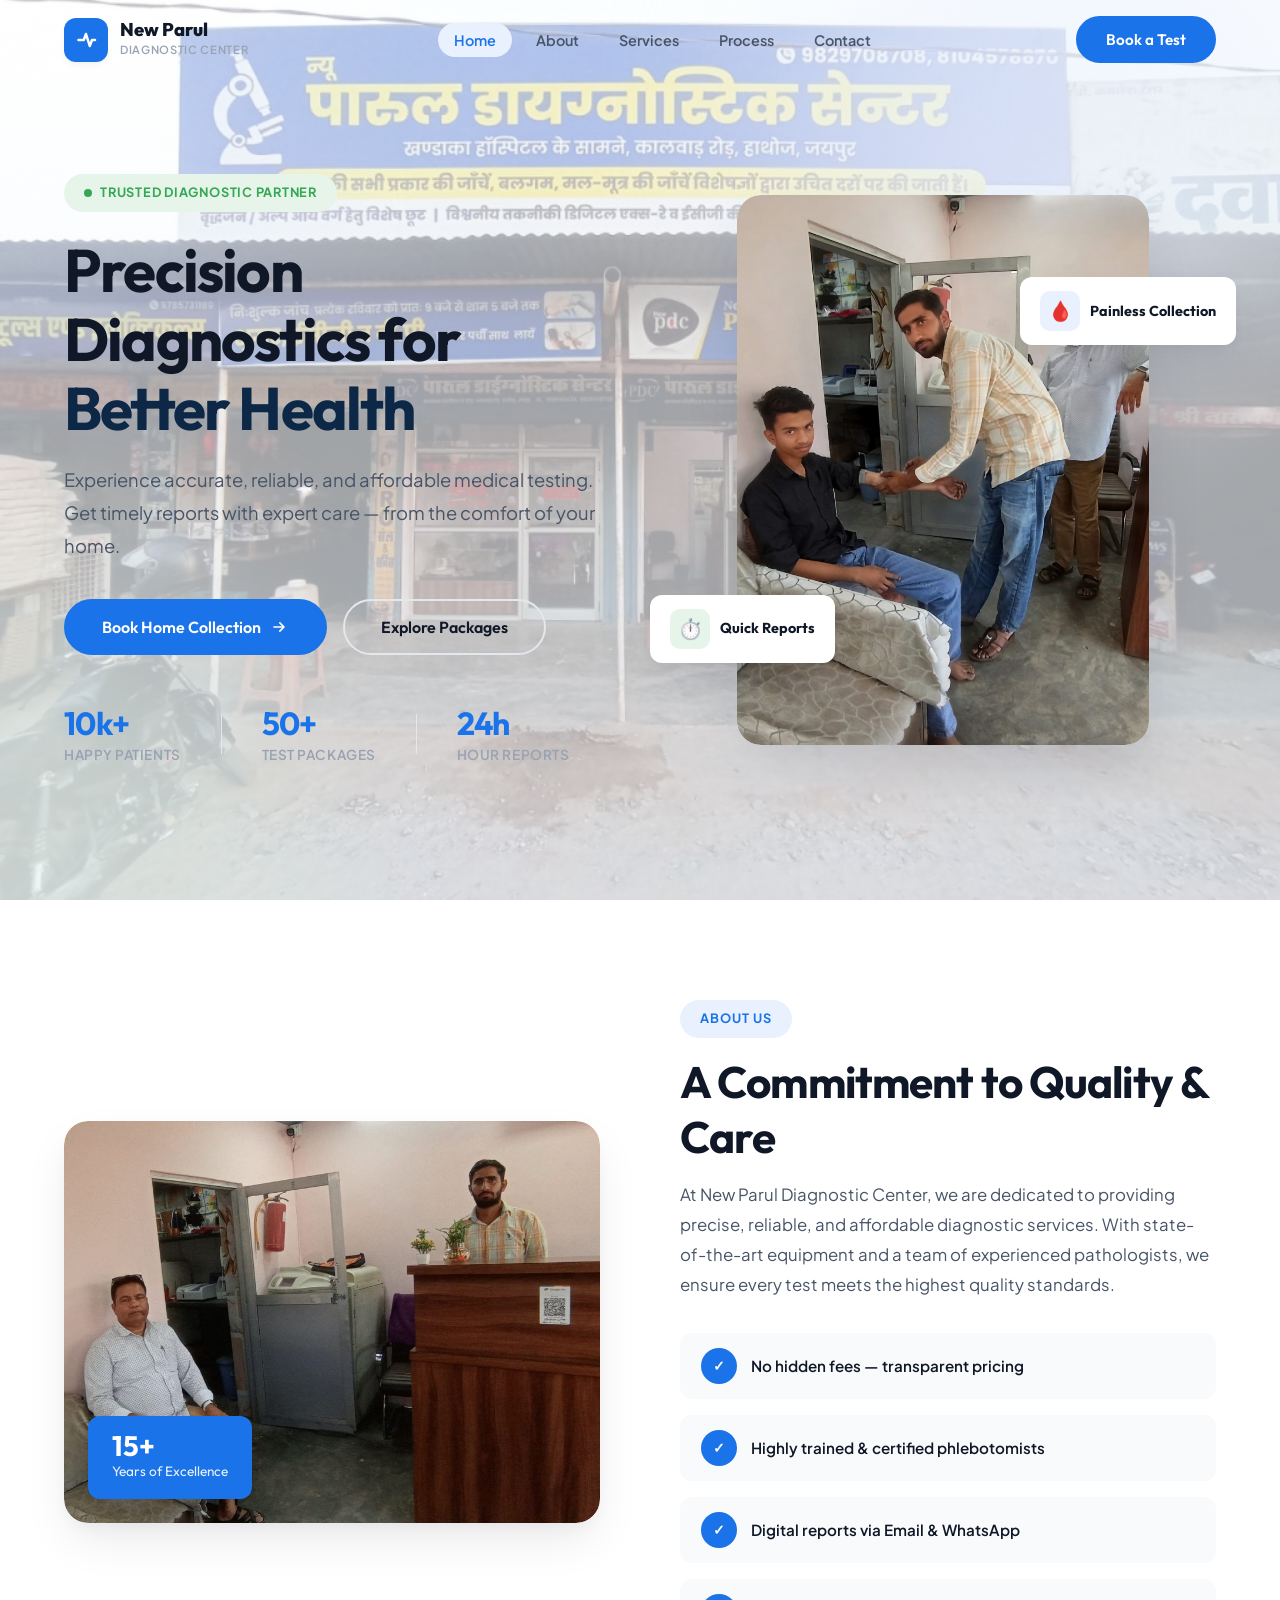
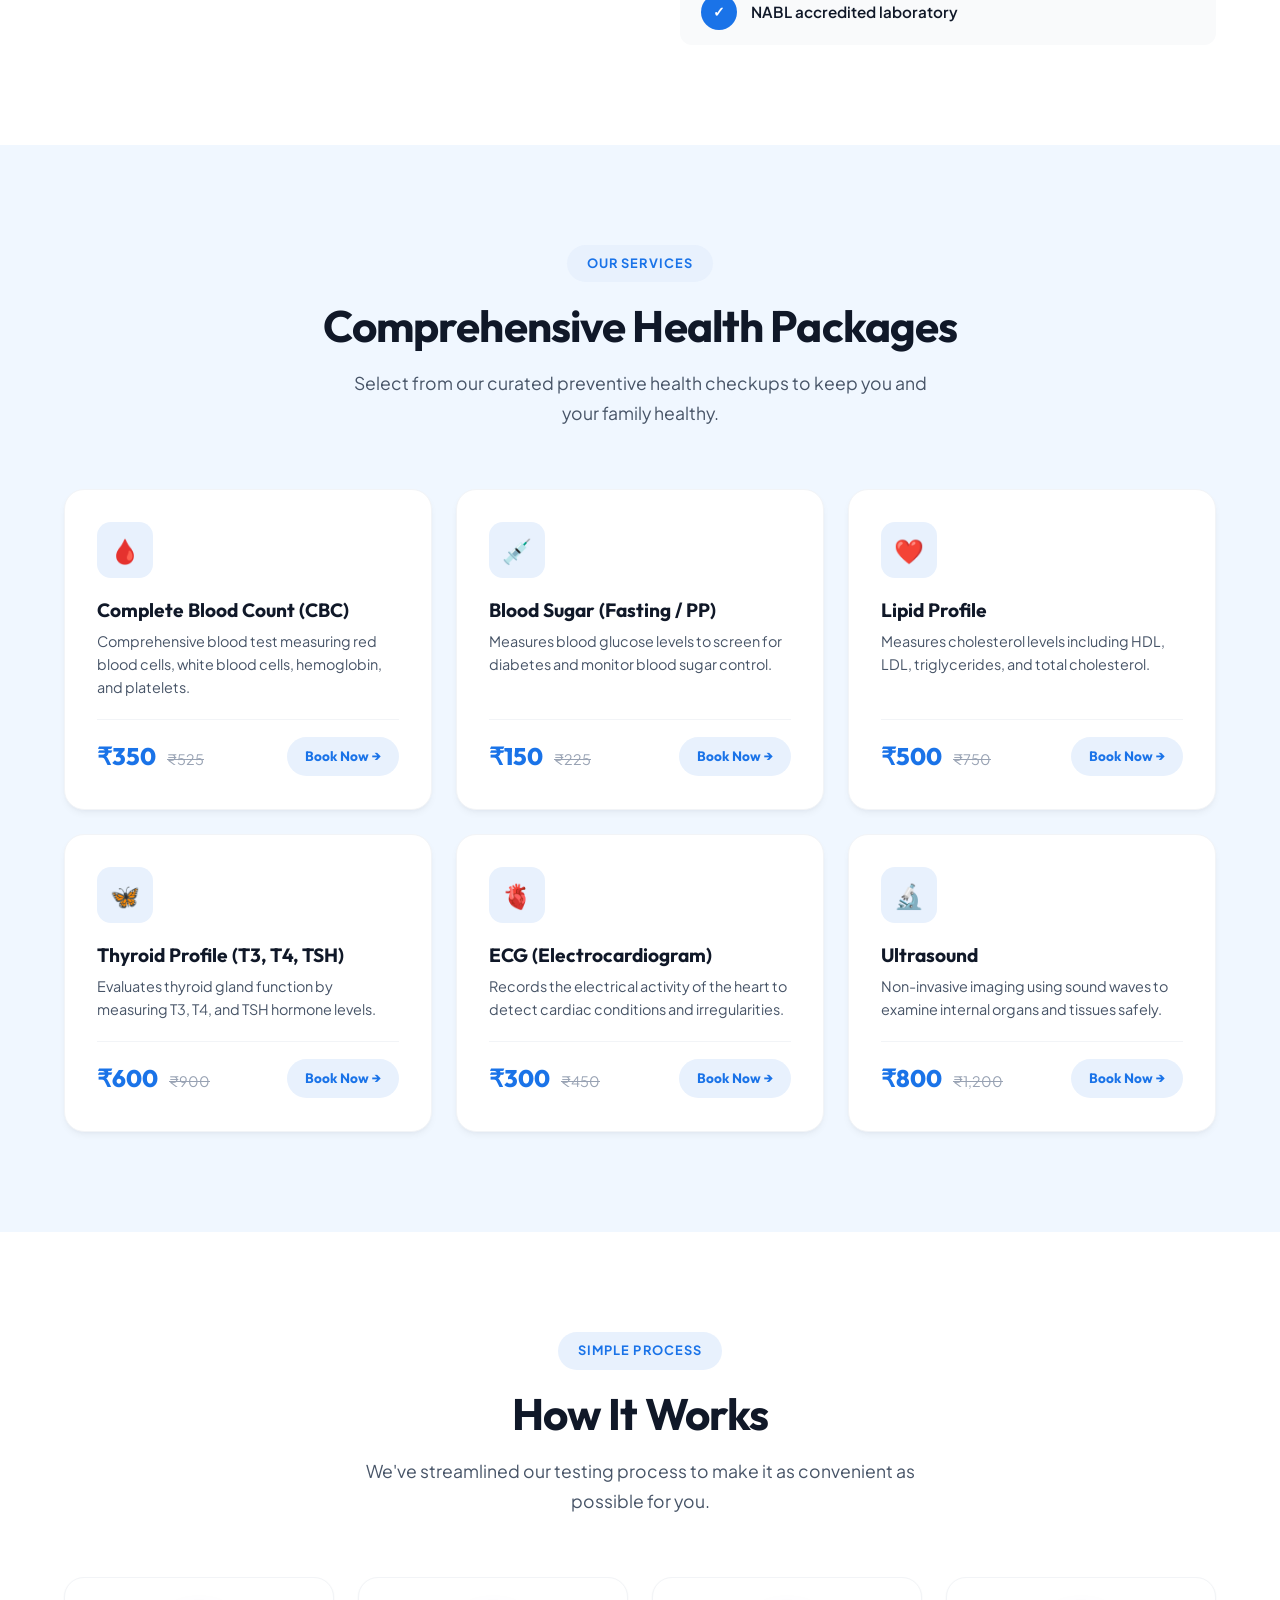
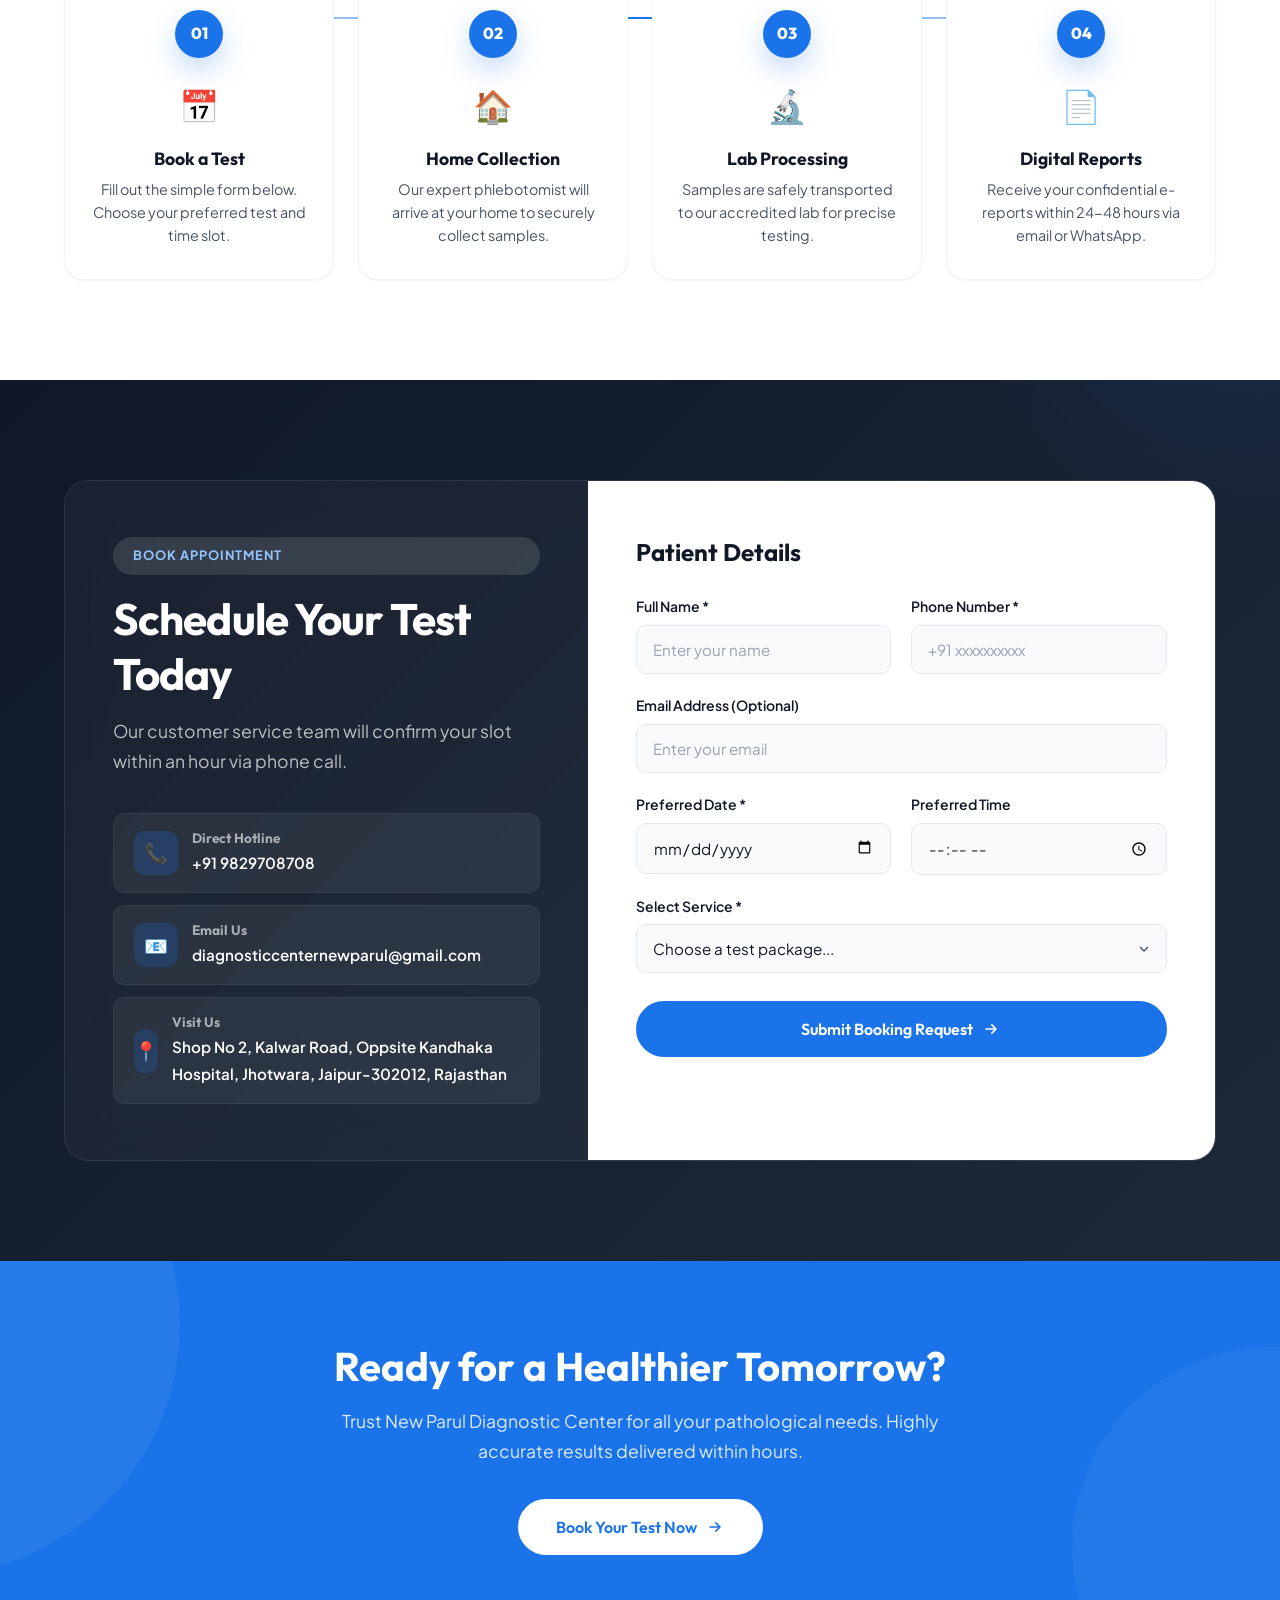
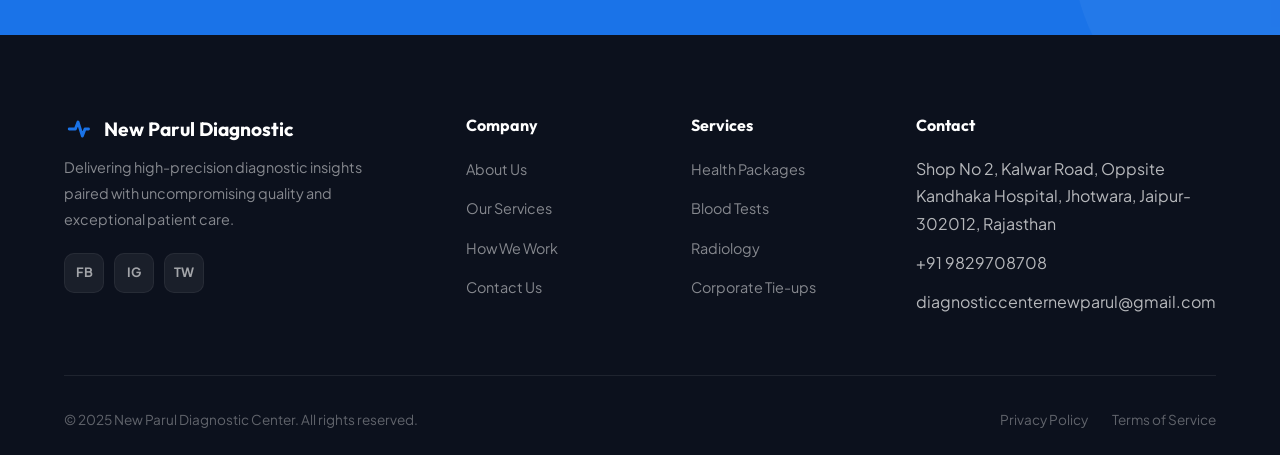
==== commit 24d3d06a: "Update Better Health text color to dark blue" ====
--- a/index.html
+++ b/index.html
@@ -92,7 +92,7 @@
                     Trusted Diagnostic Partner
                 </div>
                 <h1 class="fade-up delay-1">
-                    Precision Diagnostics for <br><span class="gradient-text">Better Health</span>
+                    Precision Diagnostics for <br><span style="color: #0d2847;">Better Health</span>
                 </h1>
                 <p class="hero-description fade-up delay-2">
                     Experience accurate, reliable, and affordable medical testing. Get timely reports with expert care —
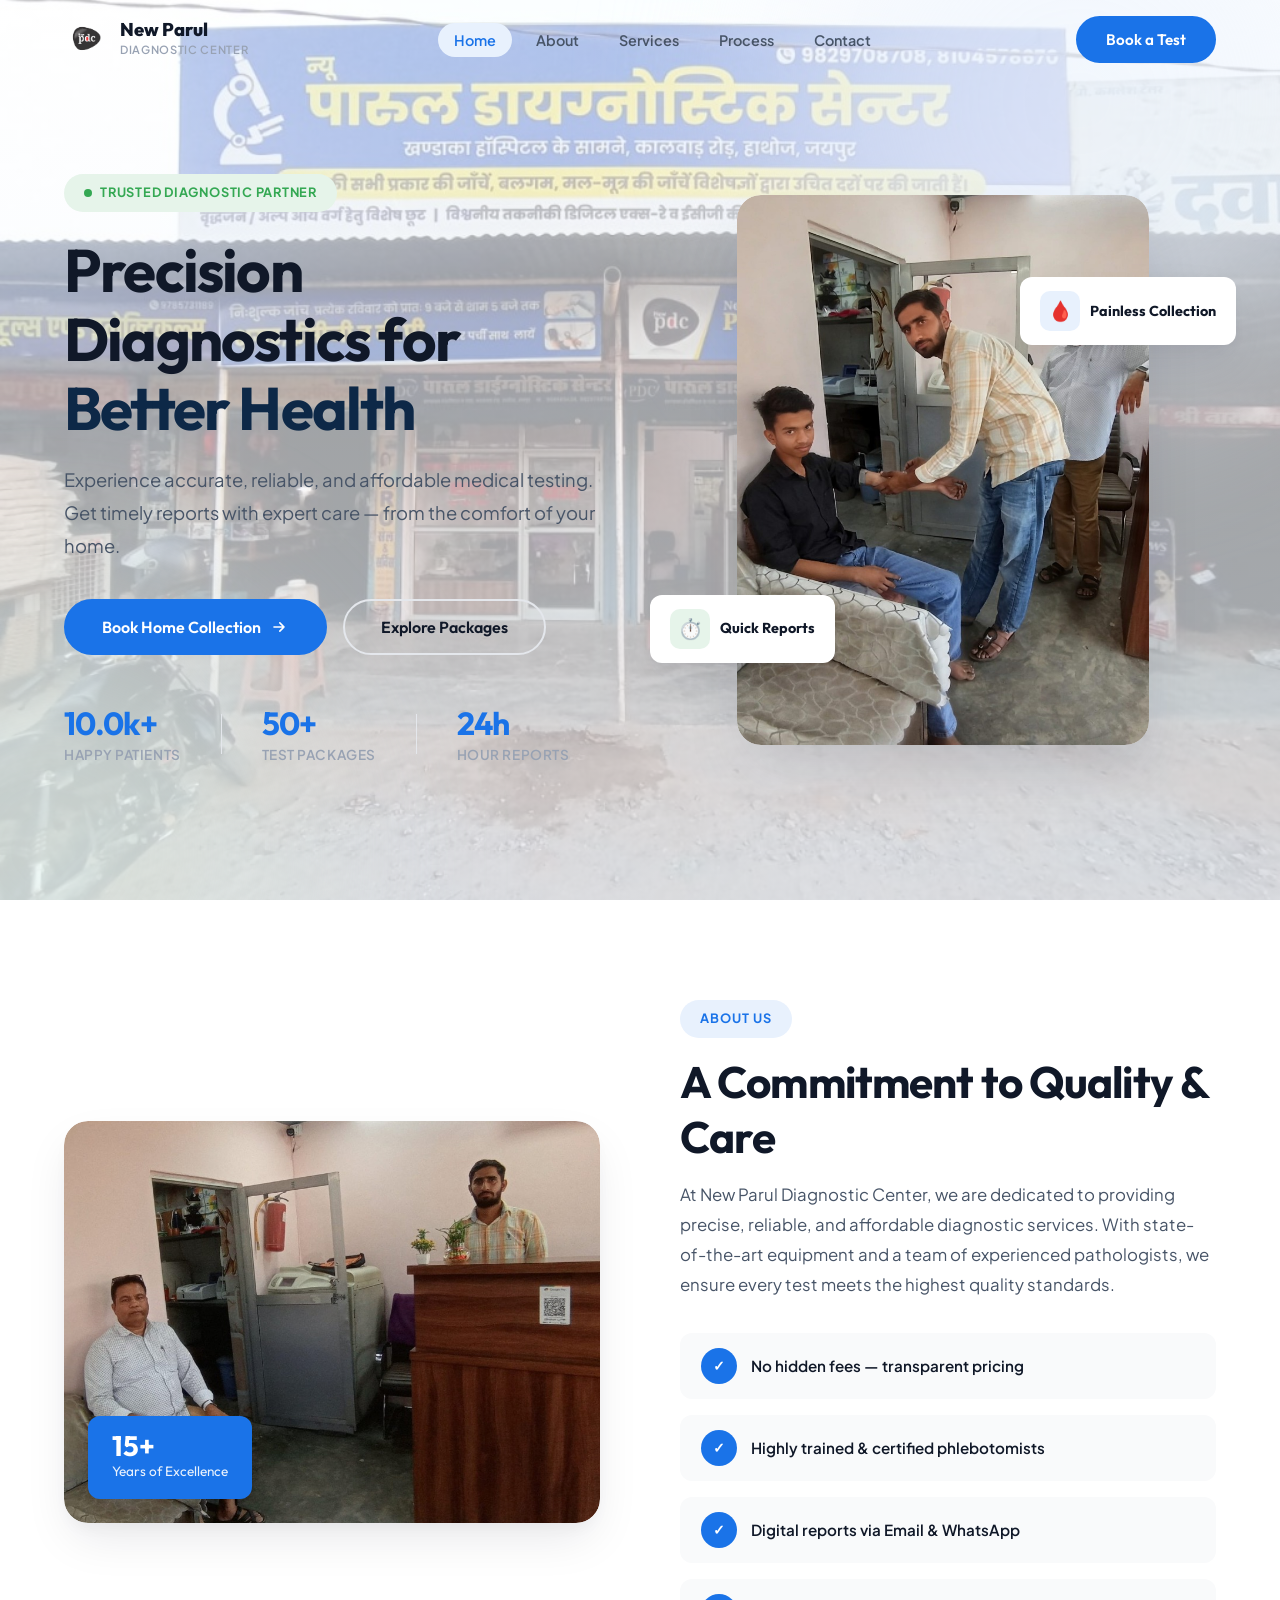
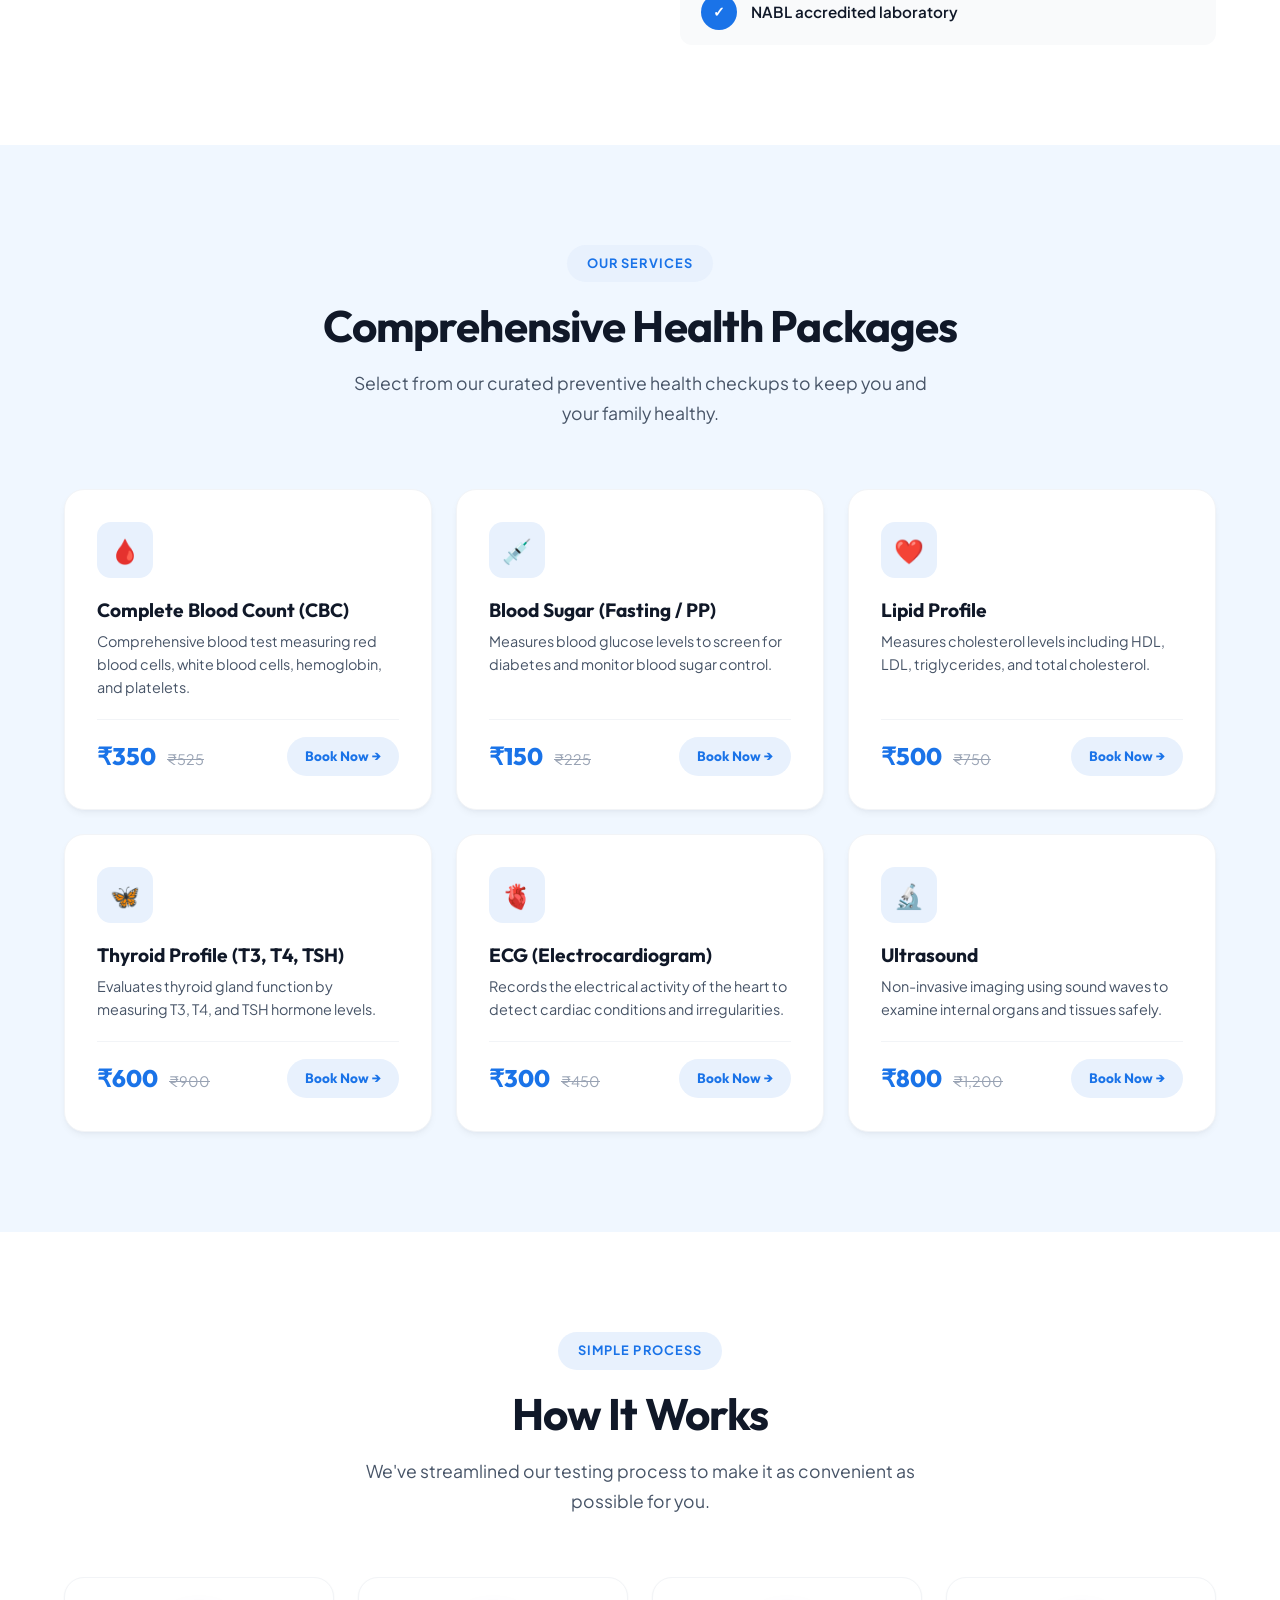
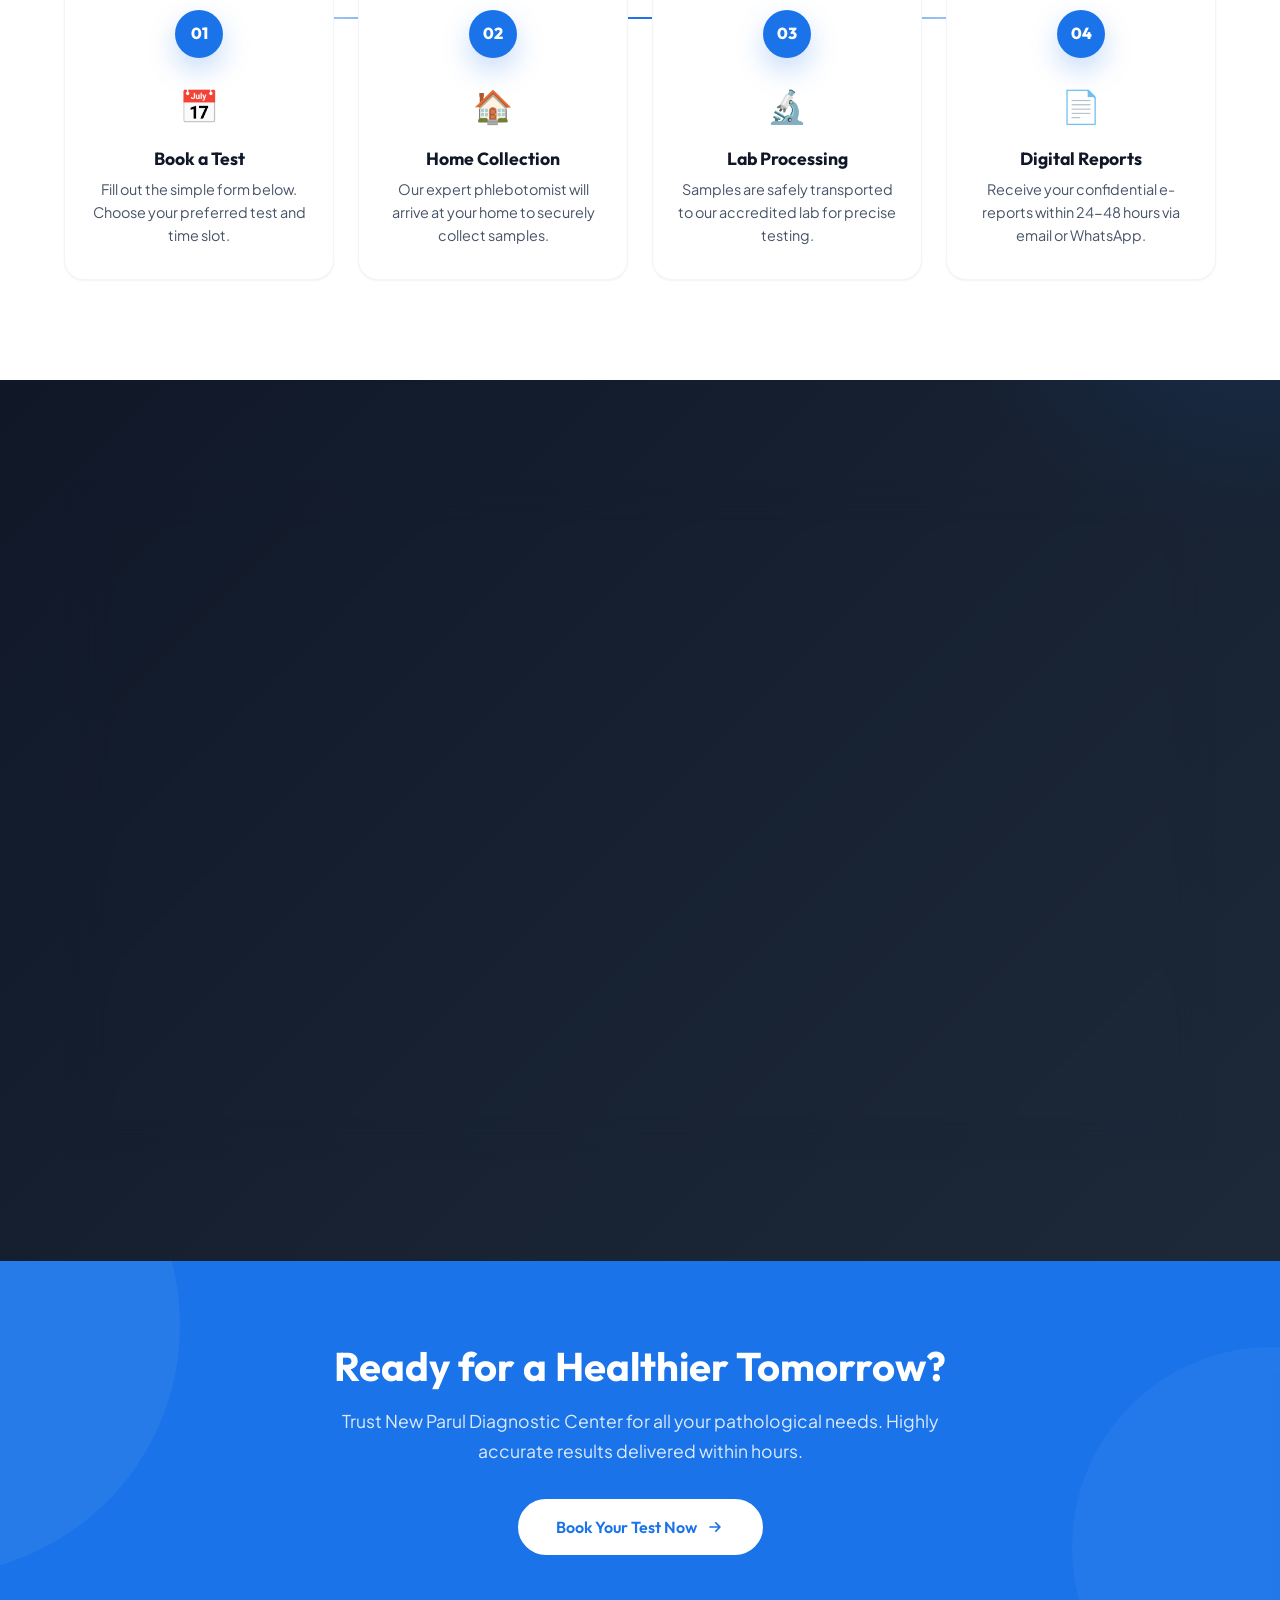
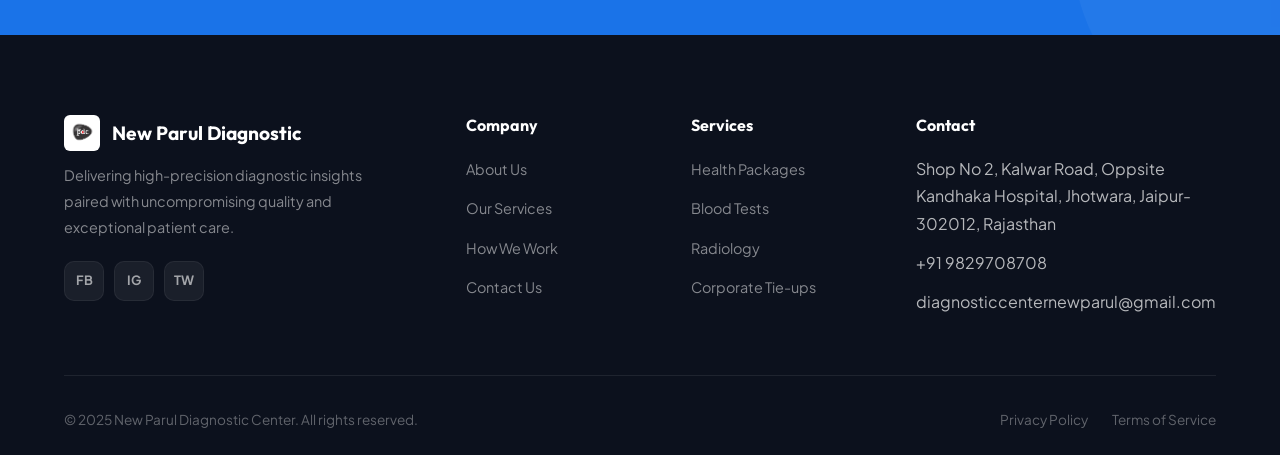
==== commit 24ac4ff7: "Update website logo with new custom PDC logo" ====
--- a/index.html
+++ b/index.html
@@ -36,11 +36,8 @@
     <nav class="navbar" id="navbar" role="navigation" aria-label="Main navigation">
         <div class="nav-container">
             <a href="#home" class="nav-brand">
-                <div class="brand-icon">
-                    <svg viewBox="0 0 24 24" fill="none" stroke="currentColor" stroke-width="2.5">
-                        <path stroke-linecap="round" stroke-linejoin="round"
-                            d="M4.5 12h5.25l2.25-6 3.75 12 2.25-6H21" />
-                    </svg>
+                <div class="brand-icon" style="background: none; box-shadow: none;">
+                    <img src="images/logo.png" alt="New PDC Logo" style="width: 44px; height: 44px; object-fit: contain;">
                 </div>
                 <div class="brand-text">
                     <span class="brand-title">New Parul</span>
@@ -474,10 +471,7 @@
             <div class="footer-grid">
                 <div class="footer-brand">
                     <div style="display:flex; align-items:center; gap:12px; margin-bottom: 8px;">
-                        <svg viewBox="0 0 24 24" fill="none" stroke="#1A73E8" stroke-width="2.5" width="28" height="28">
-                            <path stroke-linecap="round" stroke-linejoin="round"
-                                d="M4.5 12h5.25l2.25-6 3.75 12 2.25-6H21" />
-                        </svg>
+                        <img src="images/logo.png" alt="New PDC Logo" style="width: 36px; height: 36px; object-fit: contain; background: white; border-radius: 6px; padding: 3px;">
                         <h3 style="font-size:1.2rem; color: white;">New Parul Diagnostic</h3>
                     </div>
                     <p>Delivering high-precision diagnostic insights paired with uncompromising quality and exceptional
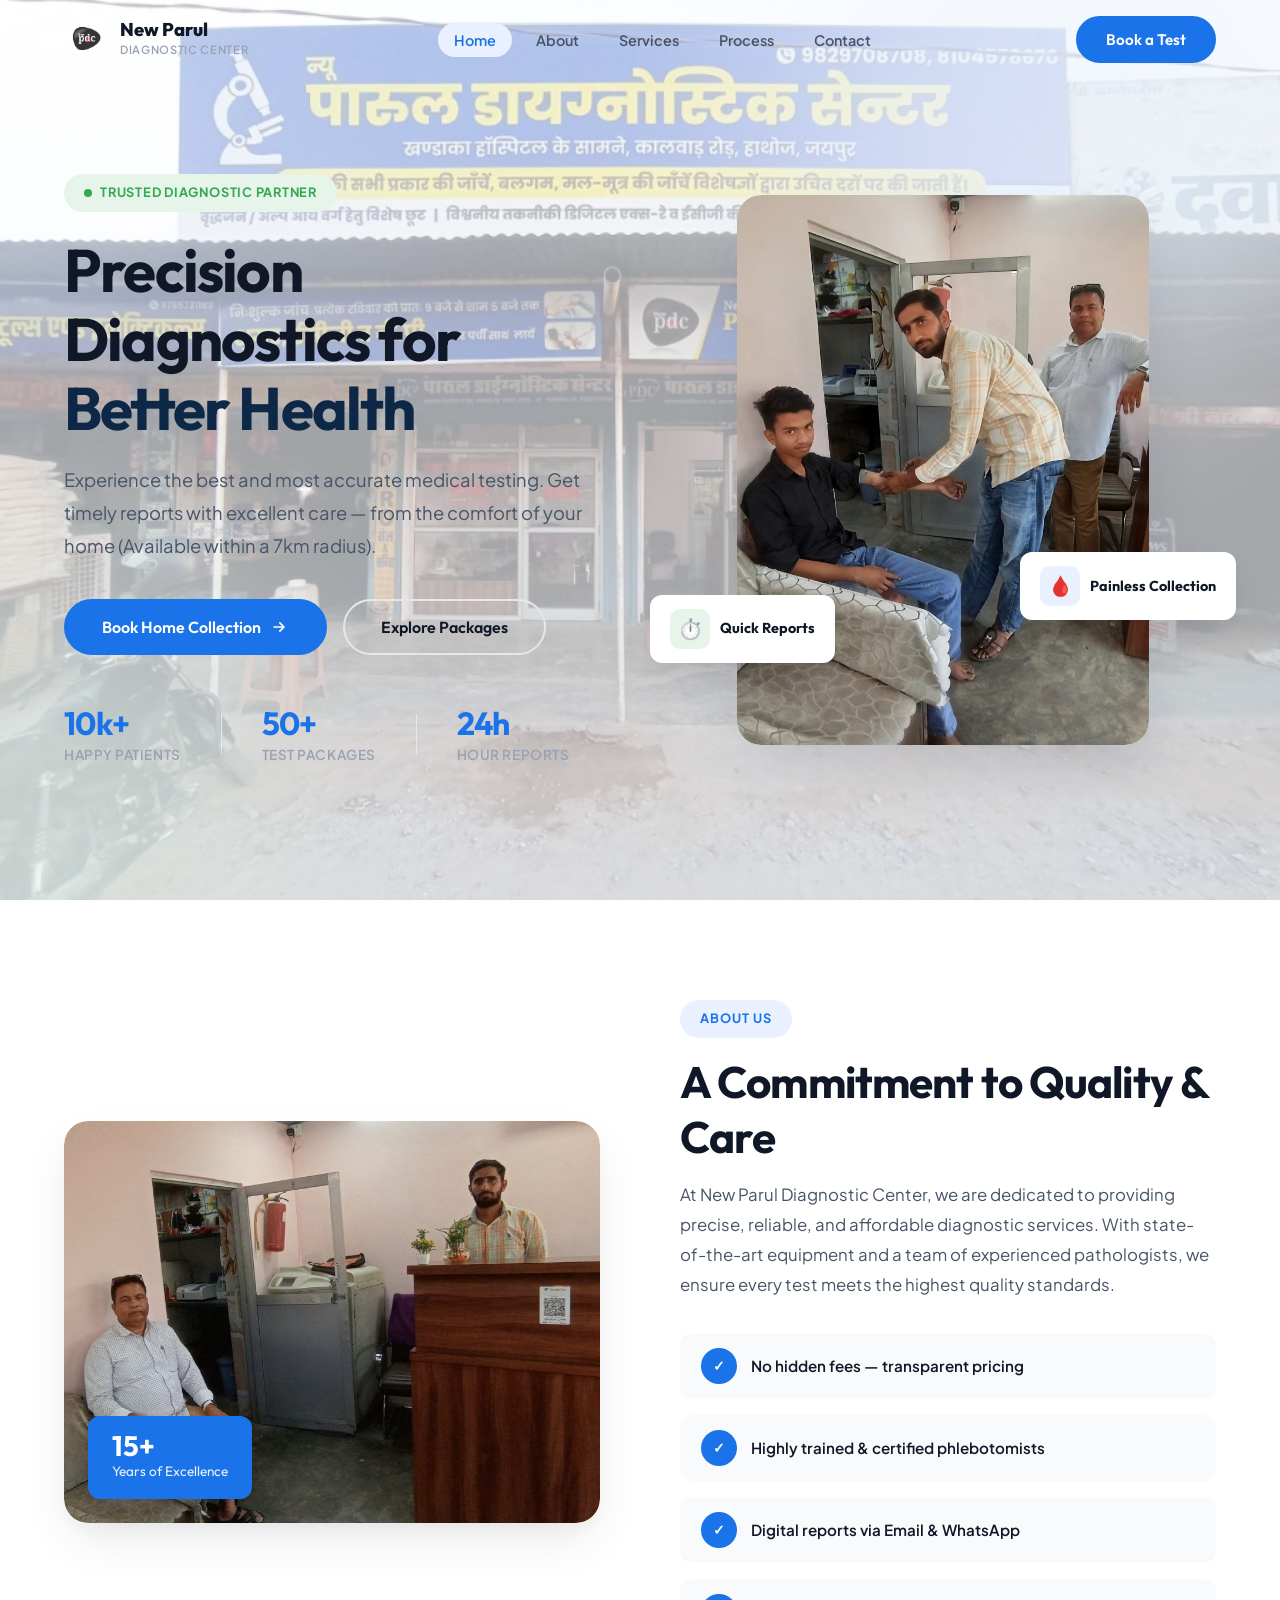
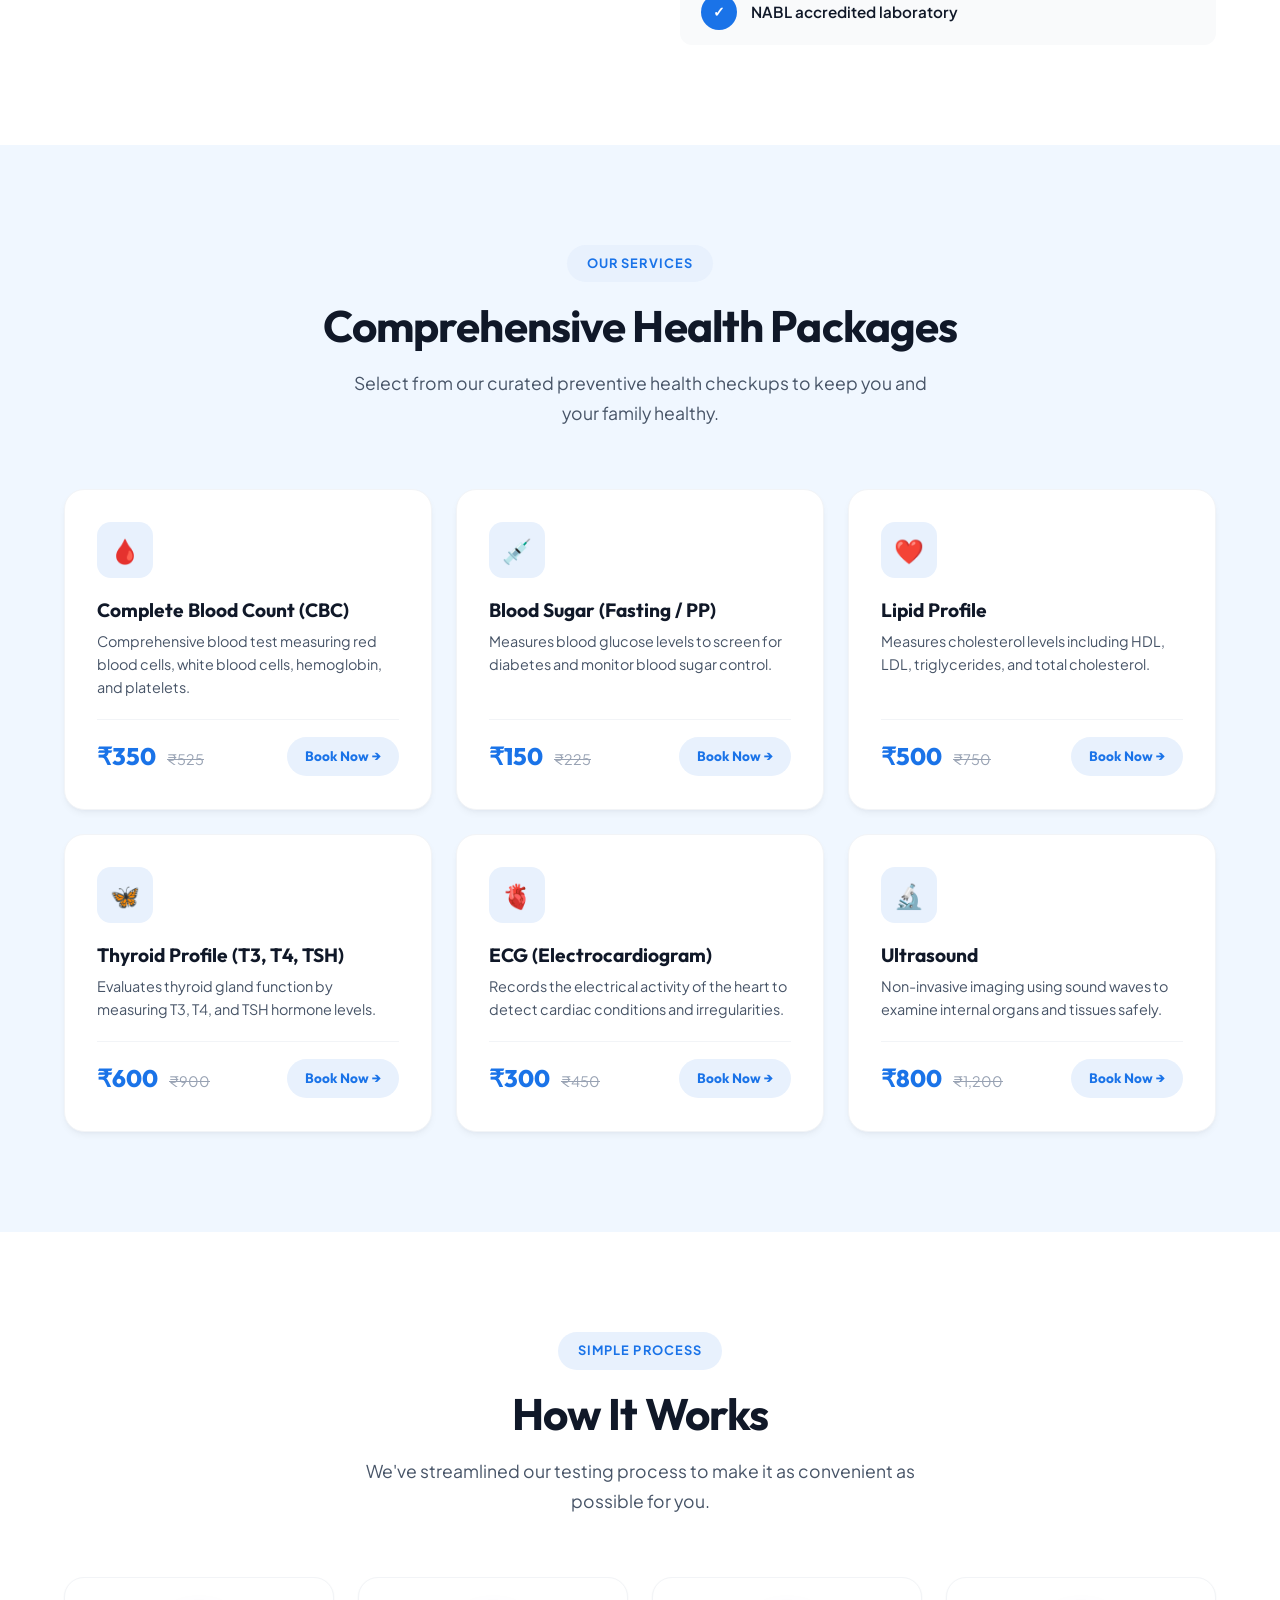
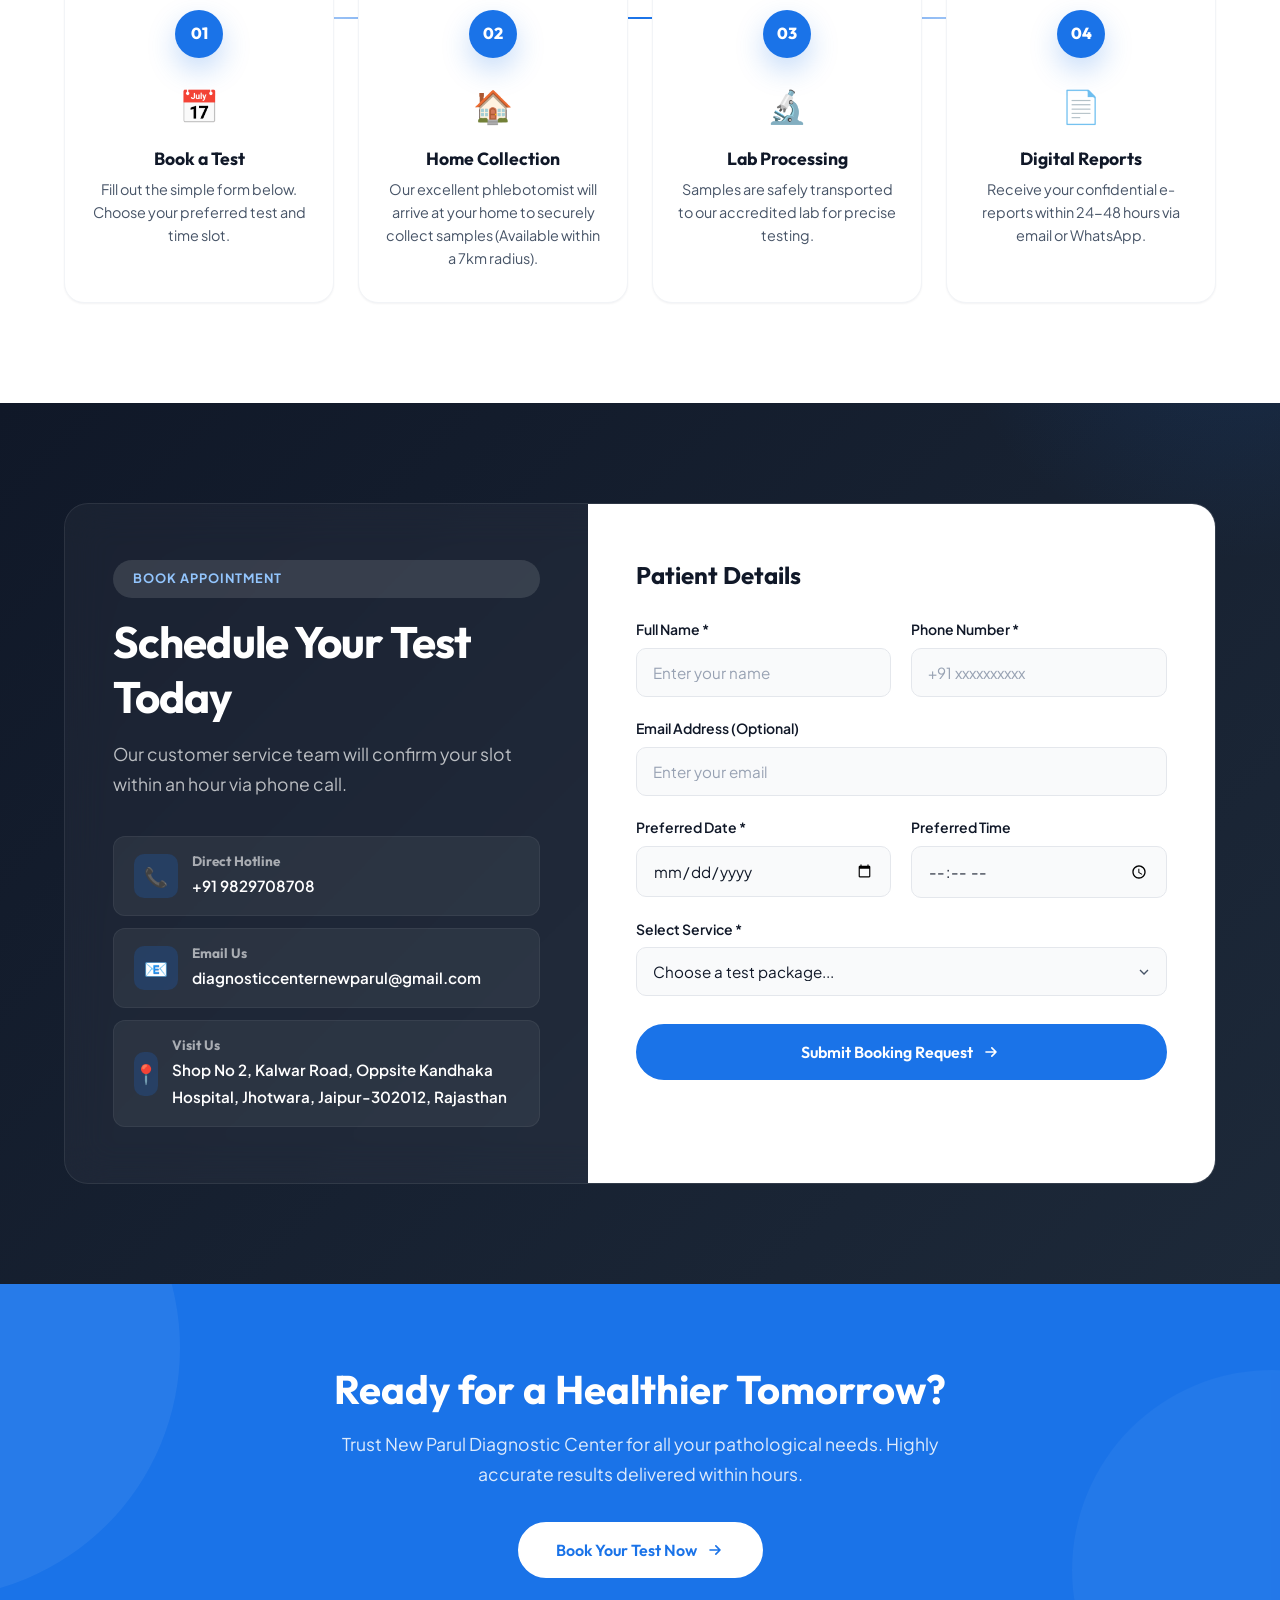
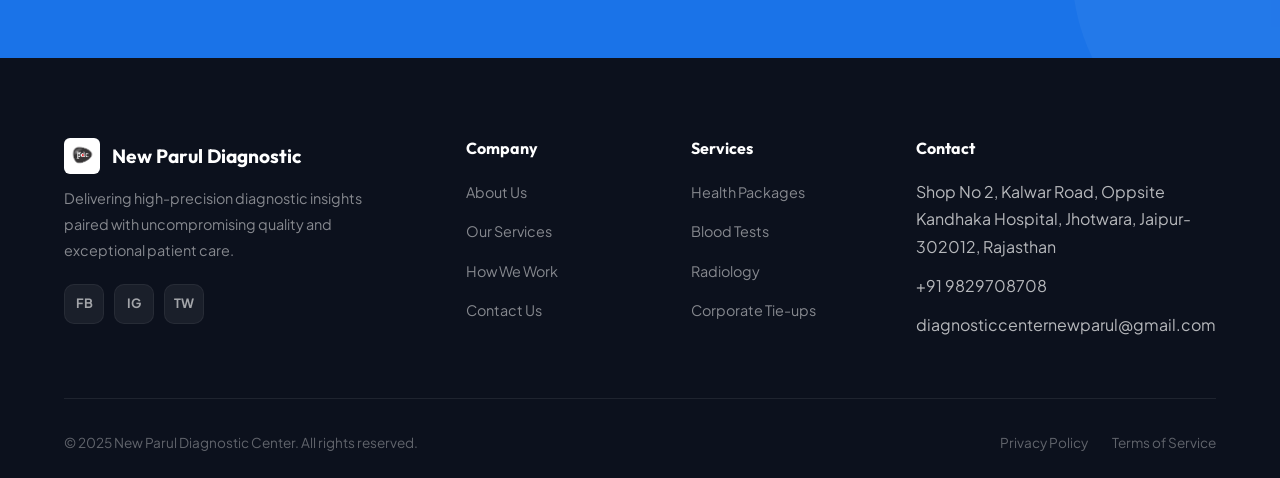
==== commit e86c191a: "Update home collection radius and badge position" ====
--- a/index.html
+++ b/index.html
@@ -92,8 +92,8 @@
                     Precision Diagnostics for <br><span style="color: #0d2847;">Better Health</span>
                 </h1>
                 <p class="hero-description fade-up delay-2">
-                    Experience accurate, reliable, and affordable medical testing. Get timely reports with expert care —
-                    from the comfort of your home.
+                    Experience the best and most accurate medical testing. Get timely reports with excellent care —
+                    from the comfort of your home (Available within a 7km radius).
                 </p>
                 <div class="hero-buttons fade-up delay-3">
                     <a href="#book-test" class="btn btn-primary btn-lg">
@@ -319,7 +319,7 @@
                     <div class="process-number">02</div>
                     <div class="process-icon">🏠</div>
                     <h3>Home Collection</h3>
-                    <p>Our expert phlebotomist will arrive at your home to securely collect samples.</p>
+                    <p>Our excellent phlebotomist will arrive at your home to securely collect samples (Available within a 7km radius).</p>
                 </div>
                 <div class="process-card fade-up delay-2">
                     <div class="process-number">03</div>
--- a/css/styles.css
+++ b/css/styles.css
@@ -599,7 +599,7 @@
 }
 
 .badge-1 {
-    top: 15%;
+    top: 65%;
     right: -20px;
 }
 
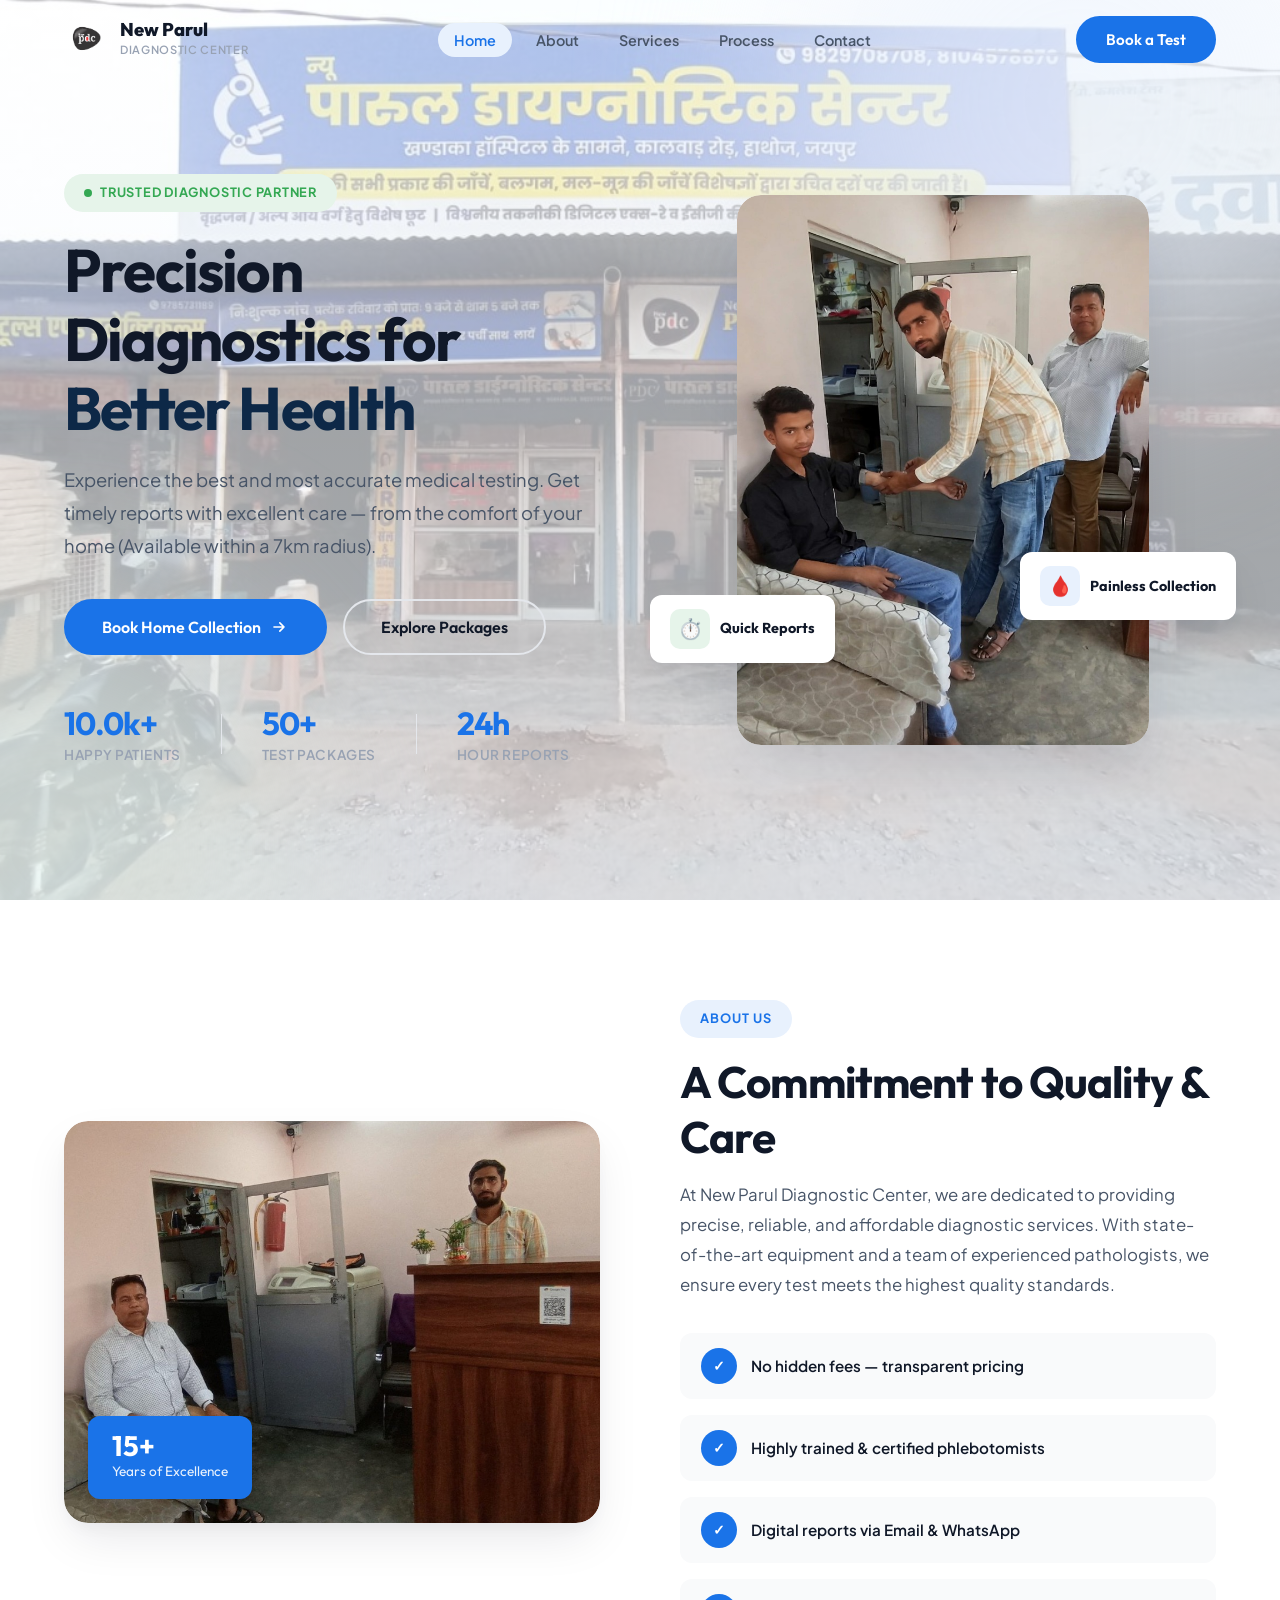
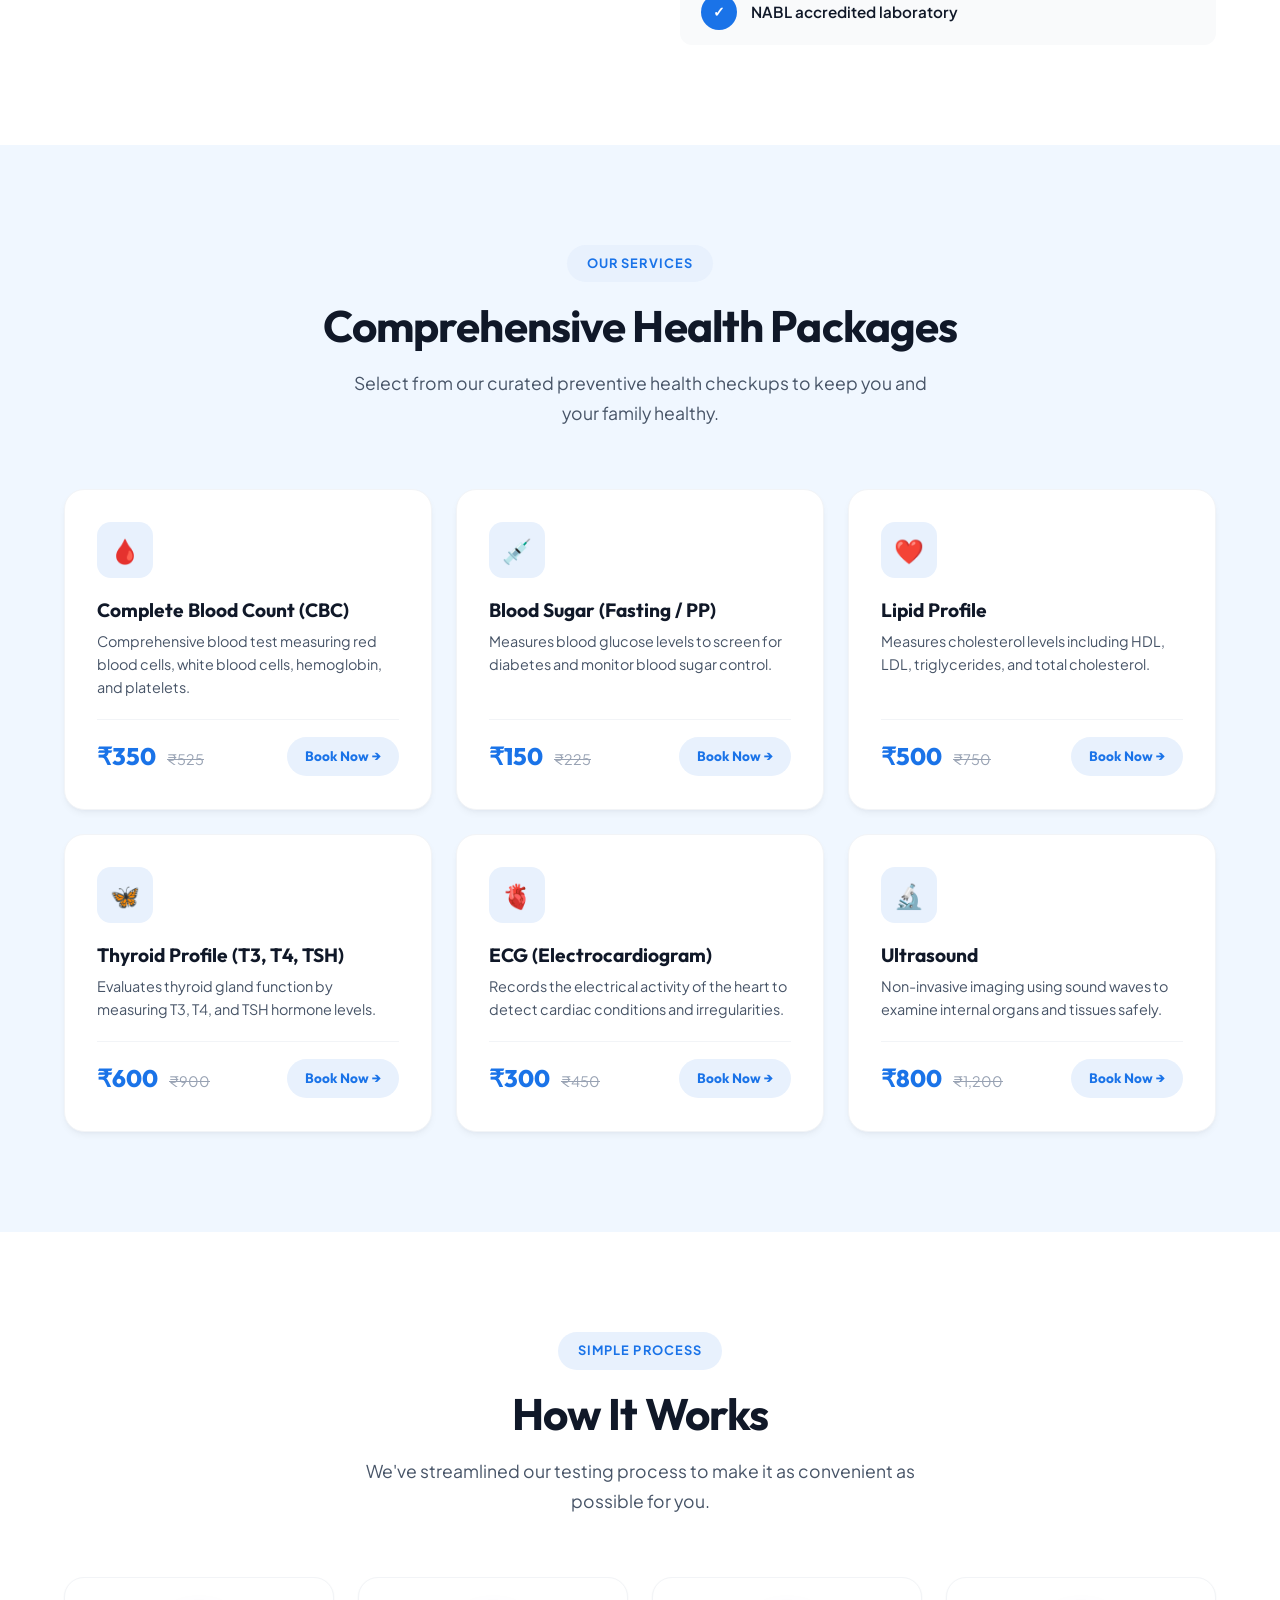
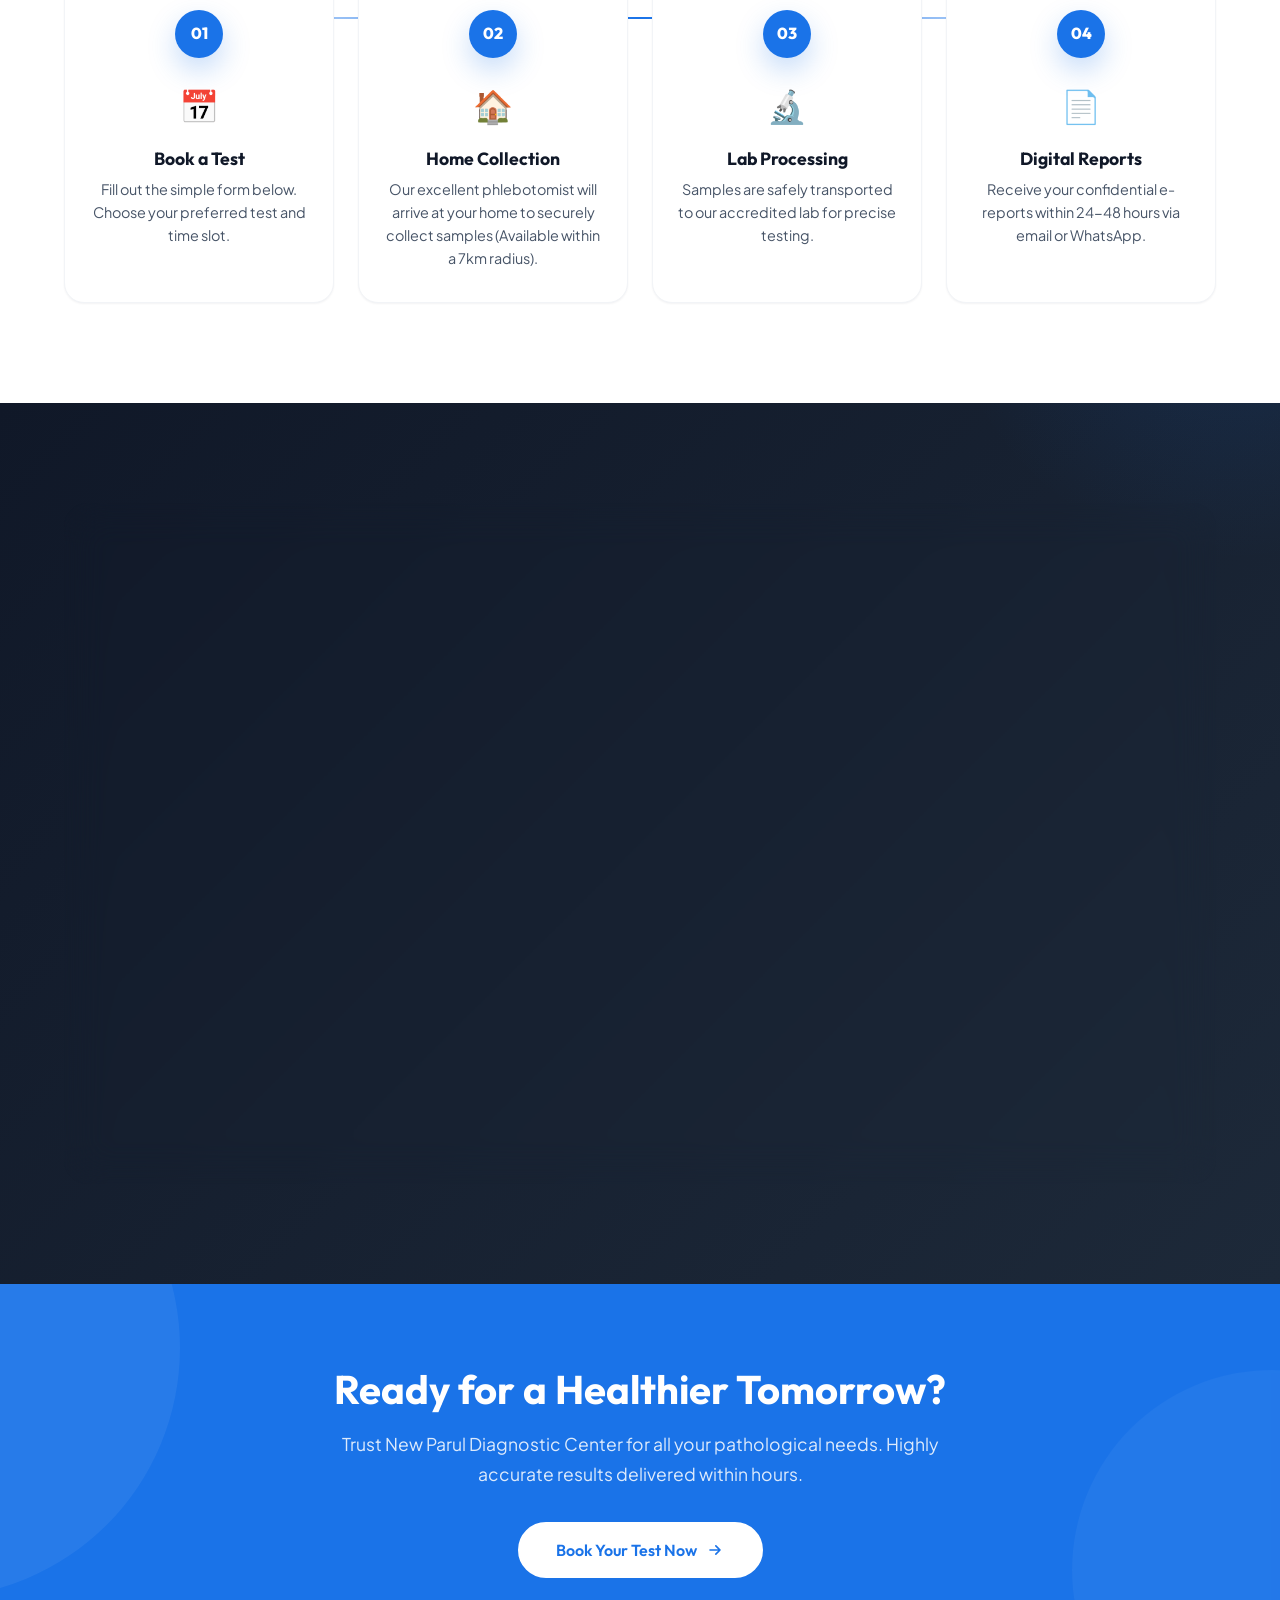
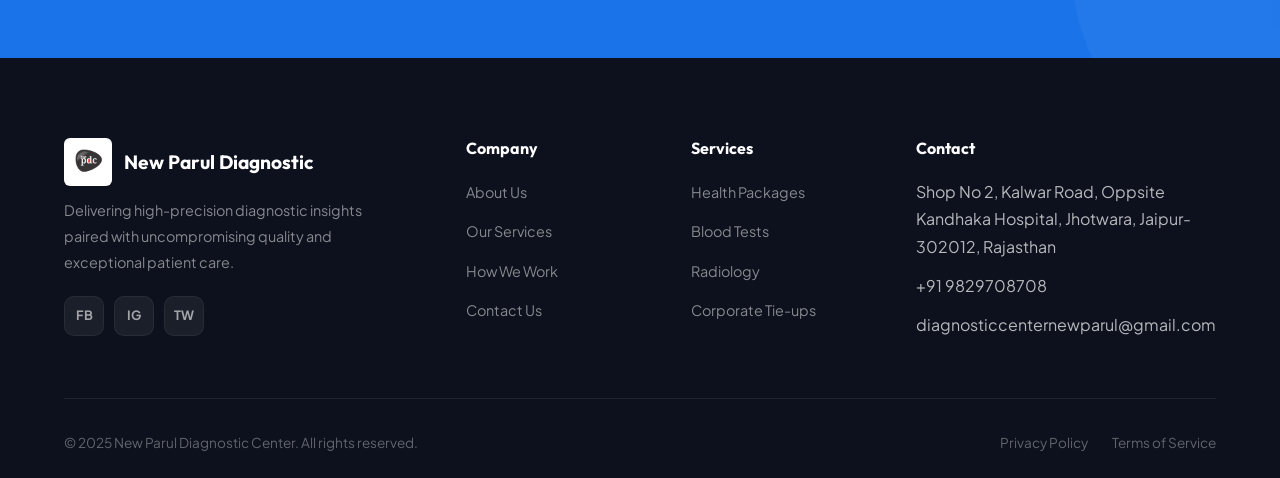
==== commit 536b6e26: "Increase logo size in navbar and footer" ====
--- a/index.html
+++ b/index.html
@@ -37,7 +37,7 @@
         <div class="nav-container">
             <a href="#home" class="nav-brand">
                 <div class="brand-icon" style="background: none; box-shadow: none;">
-                    <img src="images/logo.png" alt="New PDC Logo" style="width: 44px; height: 44px; object-fit: contain;">
+                    <img src="images/logo.png" alt="New PDC Logo" style="width: 64px; height: 64px; object-fit: contain;">
                 </div>
                 <div class="brand-text">
                     <span class="brand-title">New Parul</span>
@@ -471,7 +471,7 @@
             <div class="footer-grid">
                 <div class="footer-brand">
                     <div style="display:flex; align-items:center; gap:12px; margin-bottom: 8px;">
-                        <img src="images/logo.png" alt="New PDC Logo" style="width: 36px; height: 36px; object-fit: contain; background: white; border-radius: 6px; padding: 3px;">
+                        <img src="images/logo.png" alt="New PDC Logo" style="width: 48px; height: 48px; object-fit: contain; background: white; border-radius: 6px; padding: 3px;">
                         <h3 style="font-size:1.2rem; color: white;">New Parul Diagnostic</h3>
                     </div>
                     <p>Delivering high-precision diagnostic insights paired with uncompromising quality and exceptional
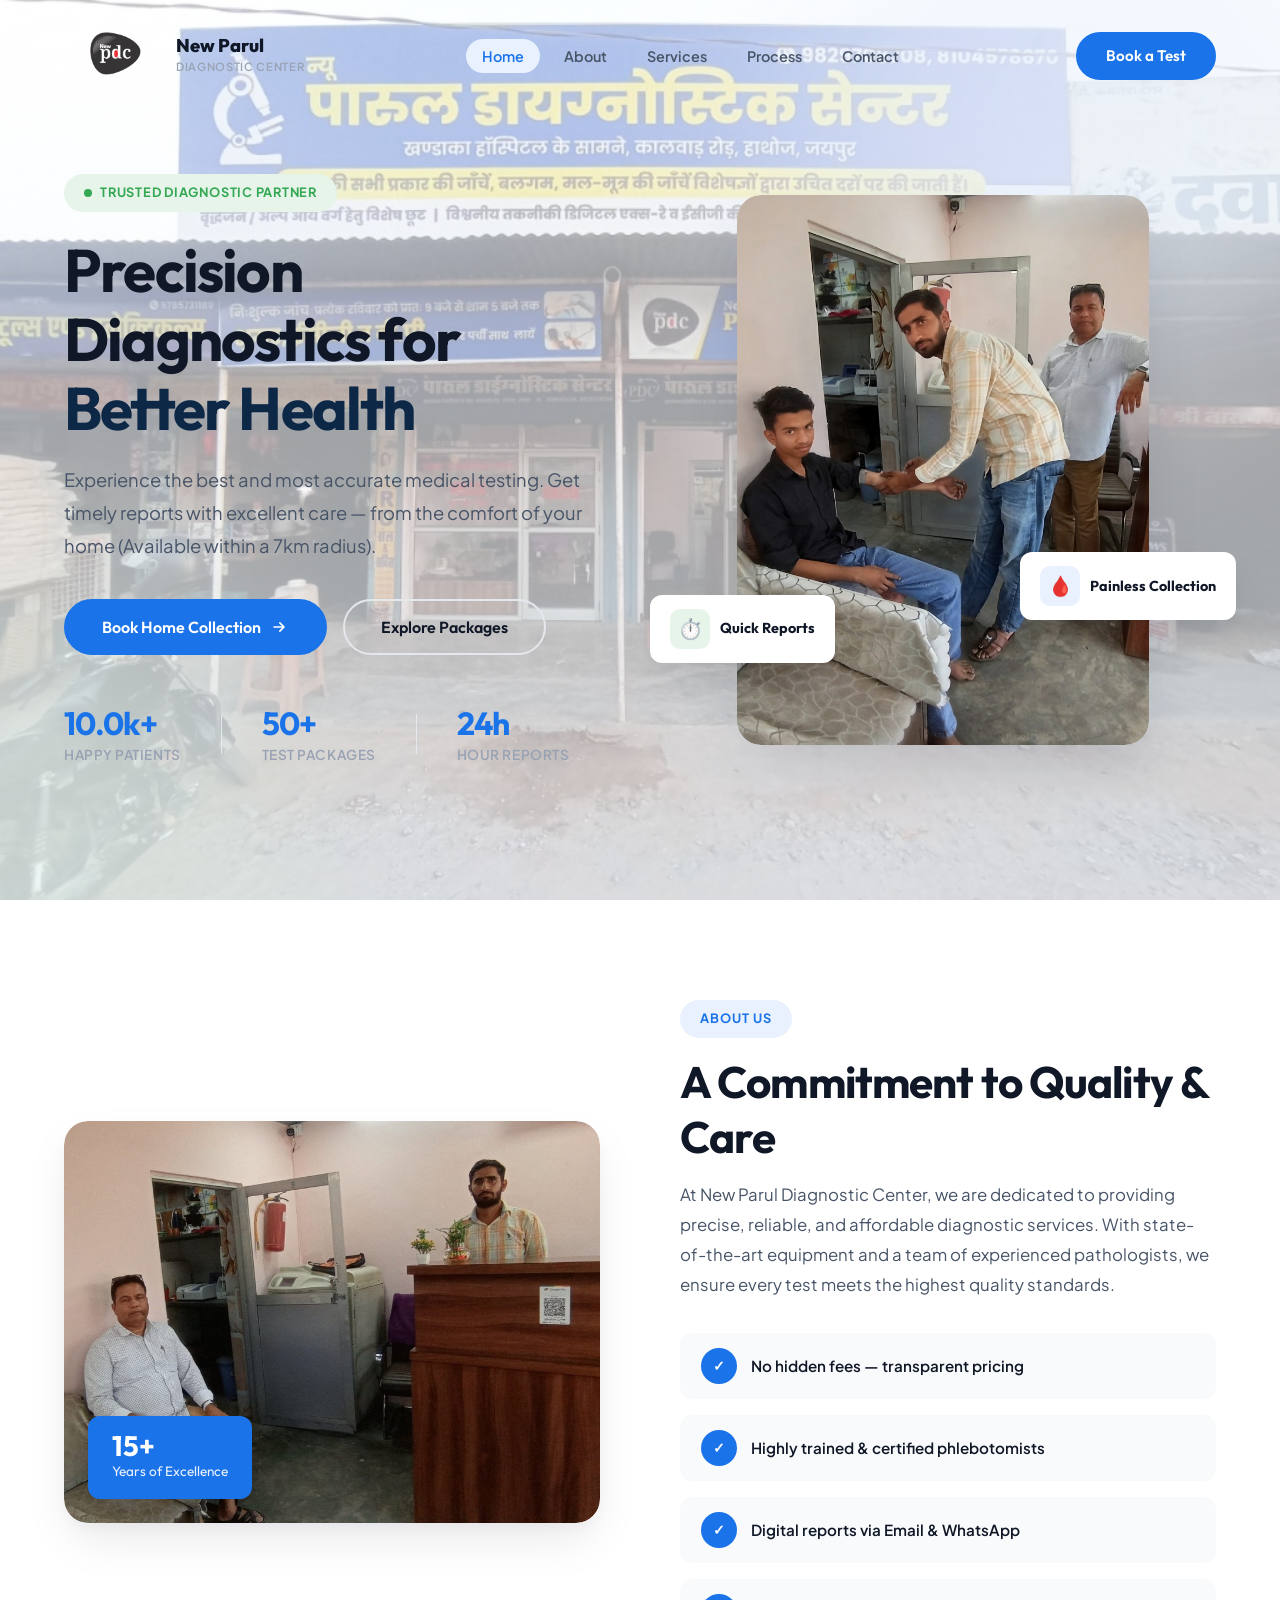
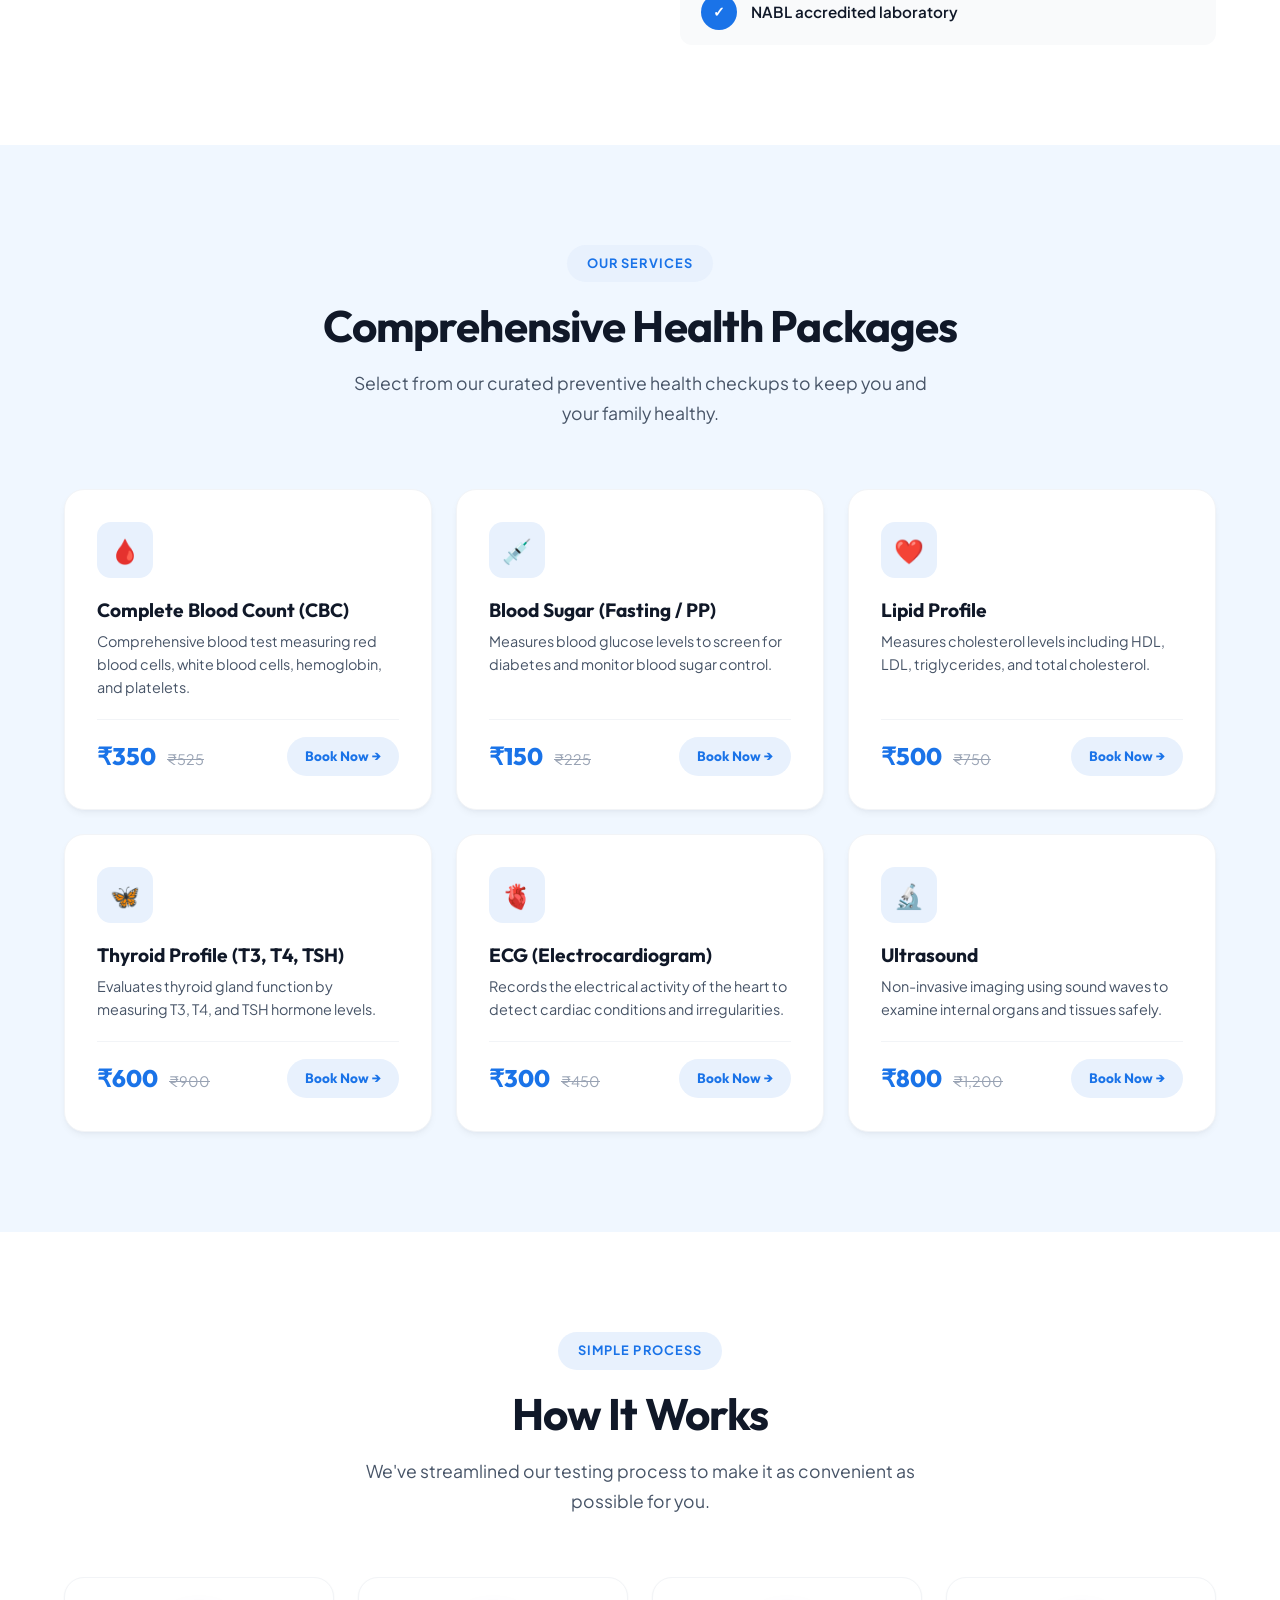
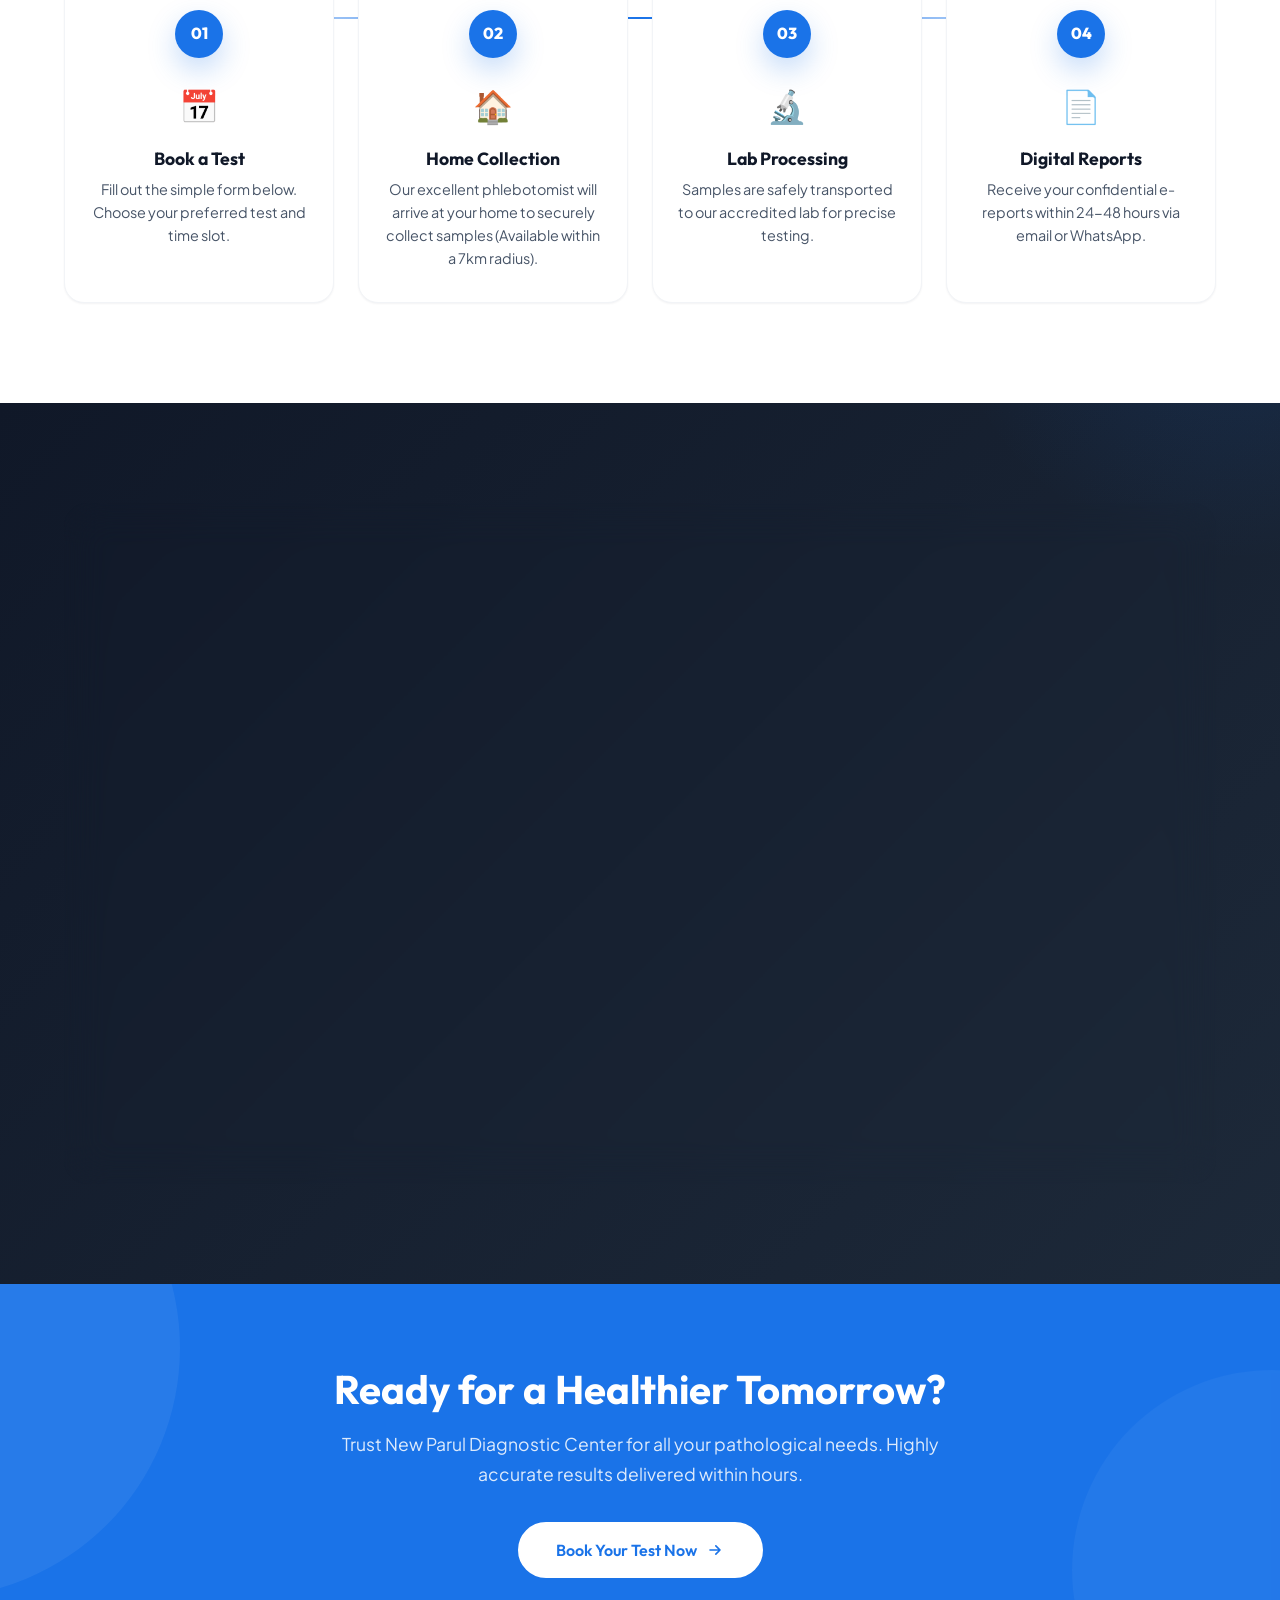
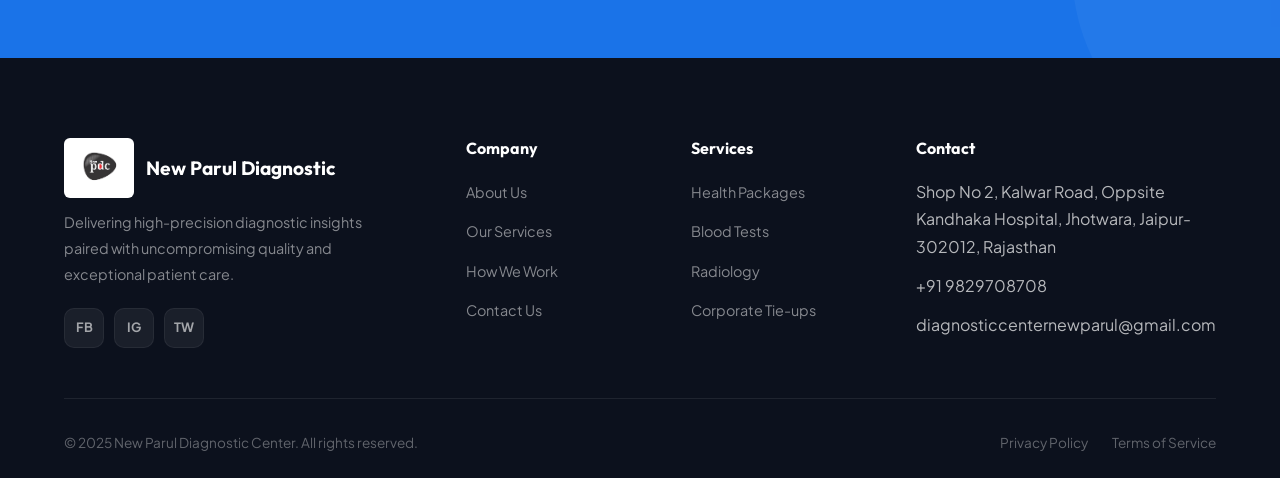
==== commit b0847eae: "Further increase logo size for perfect visibility" ====
--- a/index.html
+++ b/index.html
@@ -37,7 +37,7 @@
         <div class="nav-container">
             <a href="#home" class="nav-brand">
                 <div class="brand-icon" style="background: none; box-shadow: none;">
-                    <img src="images/logo.png" alt="New PDC Logo" style="width: 64px; height: 64px; object-fit: contain;">
+                    <img src="images/logo.png" alt="New PDC Logo" style="width: 100px; height: auto; max-height: 80px; object-fit: contain;">
                 </div>
                 <div class="brand-text">
                     <span class="brand-title">New Parul</span>
@@ -471,7 +471,7 @@
             <div class="footer-grid">
                 <div class="footer-brand">
                     <div style="display:flex; align-items:center; gap:12px; margin-bottom: 8px;">
-                        <img src="images/logo.png" alt="New PDC Logo" style="width: 48px; height: 48px; object-fit: contain; background: white; border-radius: 6px; padding: 3px;">
+                        <img src="images/logo.png" alt="New PDC Logo" style="width: 70px; height: auto; max-height: 60px; object-fit: contain; background: white; border-radius: 6px; padding: 4px;">
                         <h3 style="font-size:1.2rem; color: white;">New Parul Diagnostic</h3>
                     </div>
                     <p>Delivering high-precision diagnostic insights paired with uncompromising quality and exceptional
--- a/css/styles.css
+++ b/css/styles.css
@@ -269,15 +269,13 @@
 }
 
 .brand-icon {
-    width: 44px;
-    height: 44px;
-    background: var(--primary);
-    color: var(--white);
-    border-radius: 12px;
+    width: auto;
+    height: auto;
+    background: none;
     display: flex;
     align-items: center;
     justify-content: center;
-    box-shadow: var(--shadow-sm);
+    box-shadow: none;
 }
 
 .brand-icon svg {
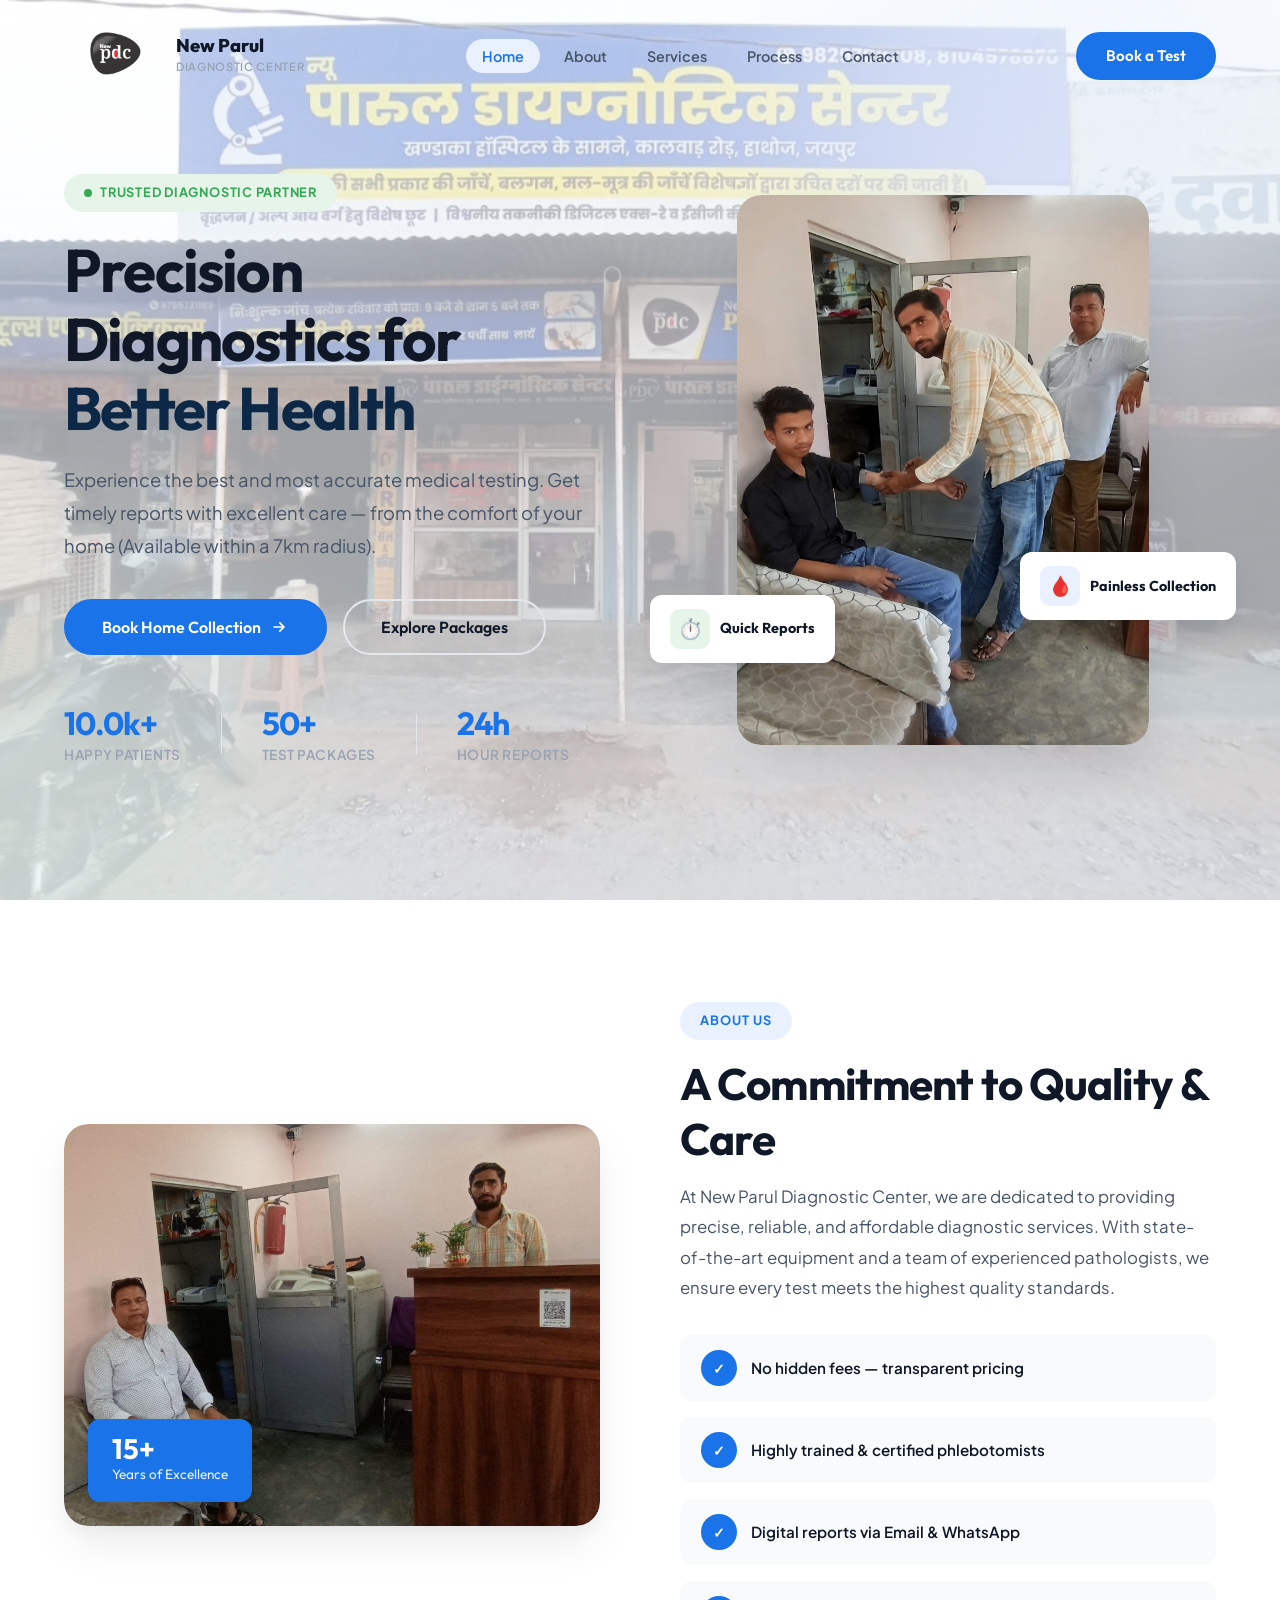
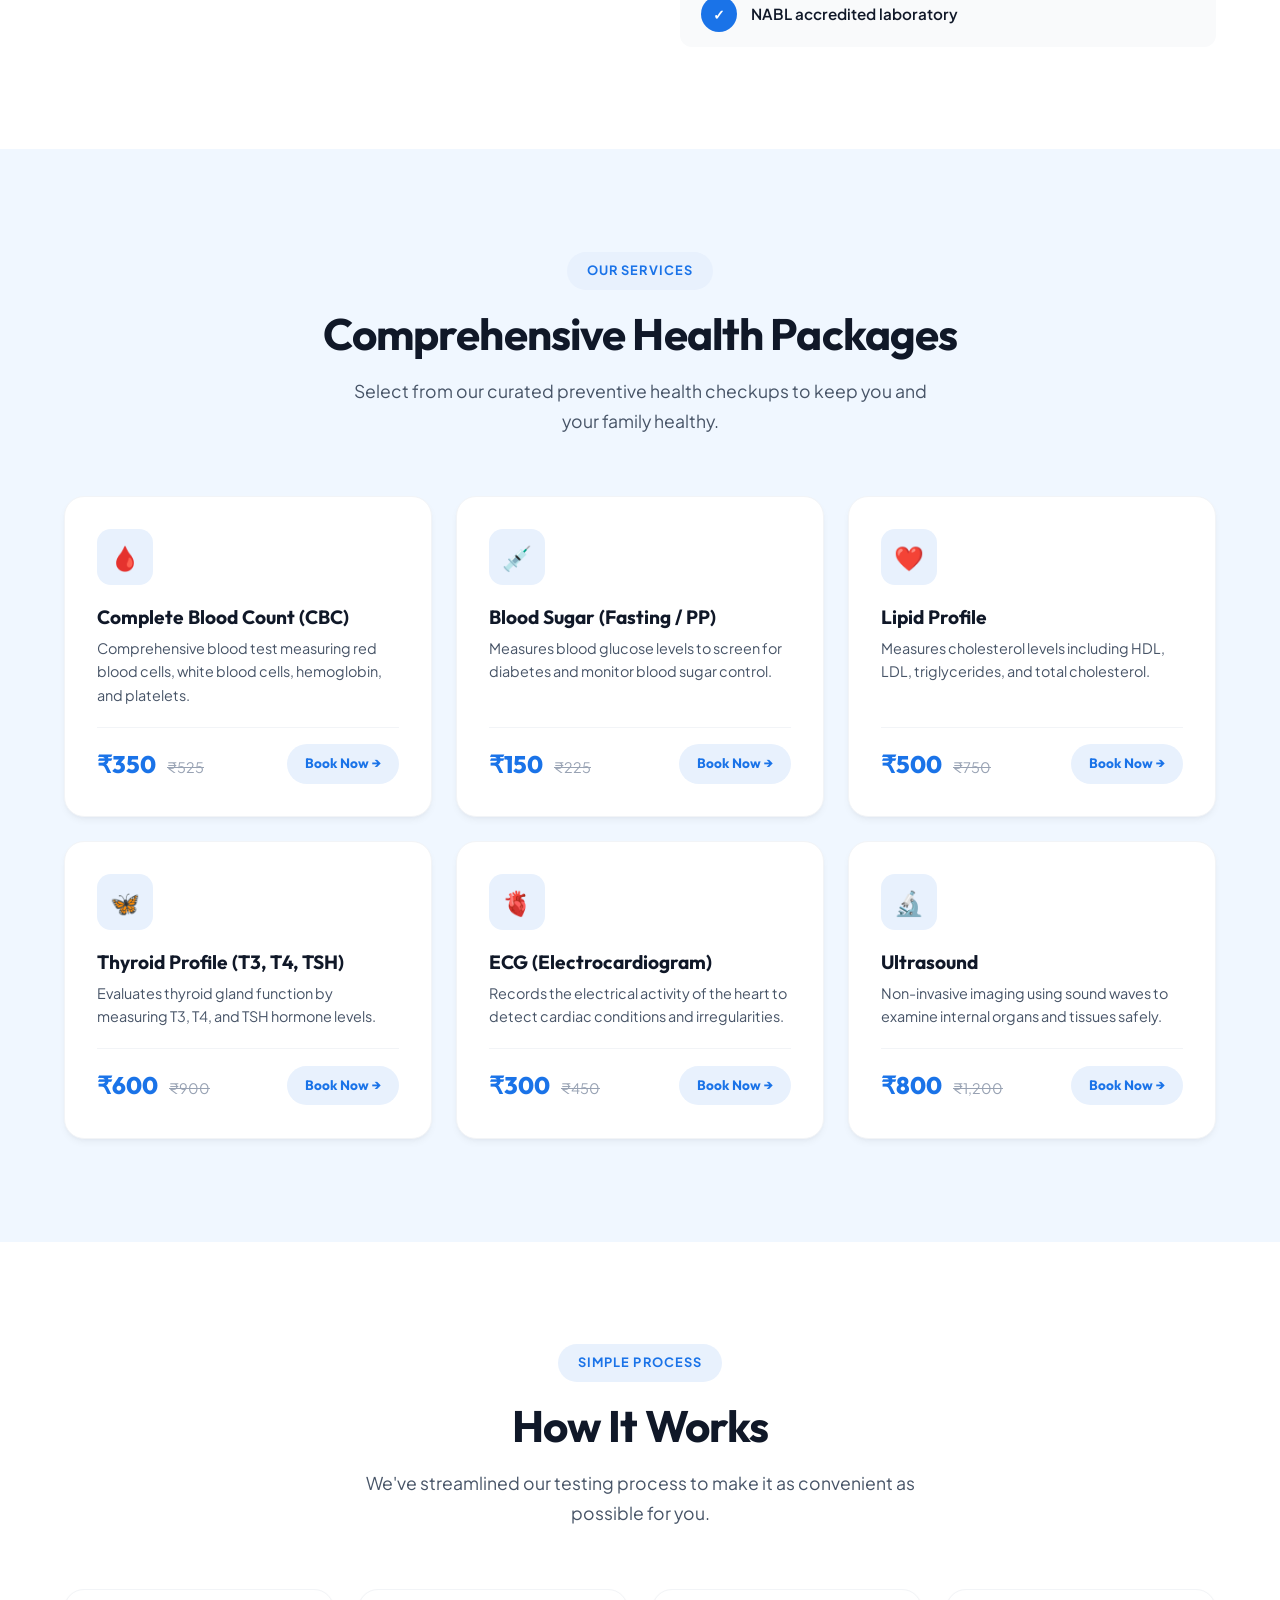
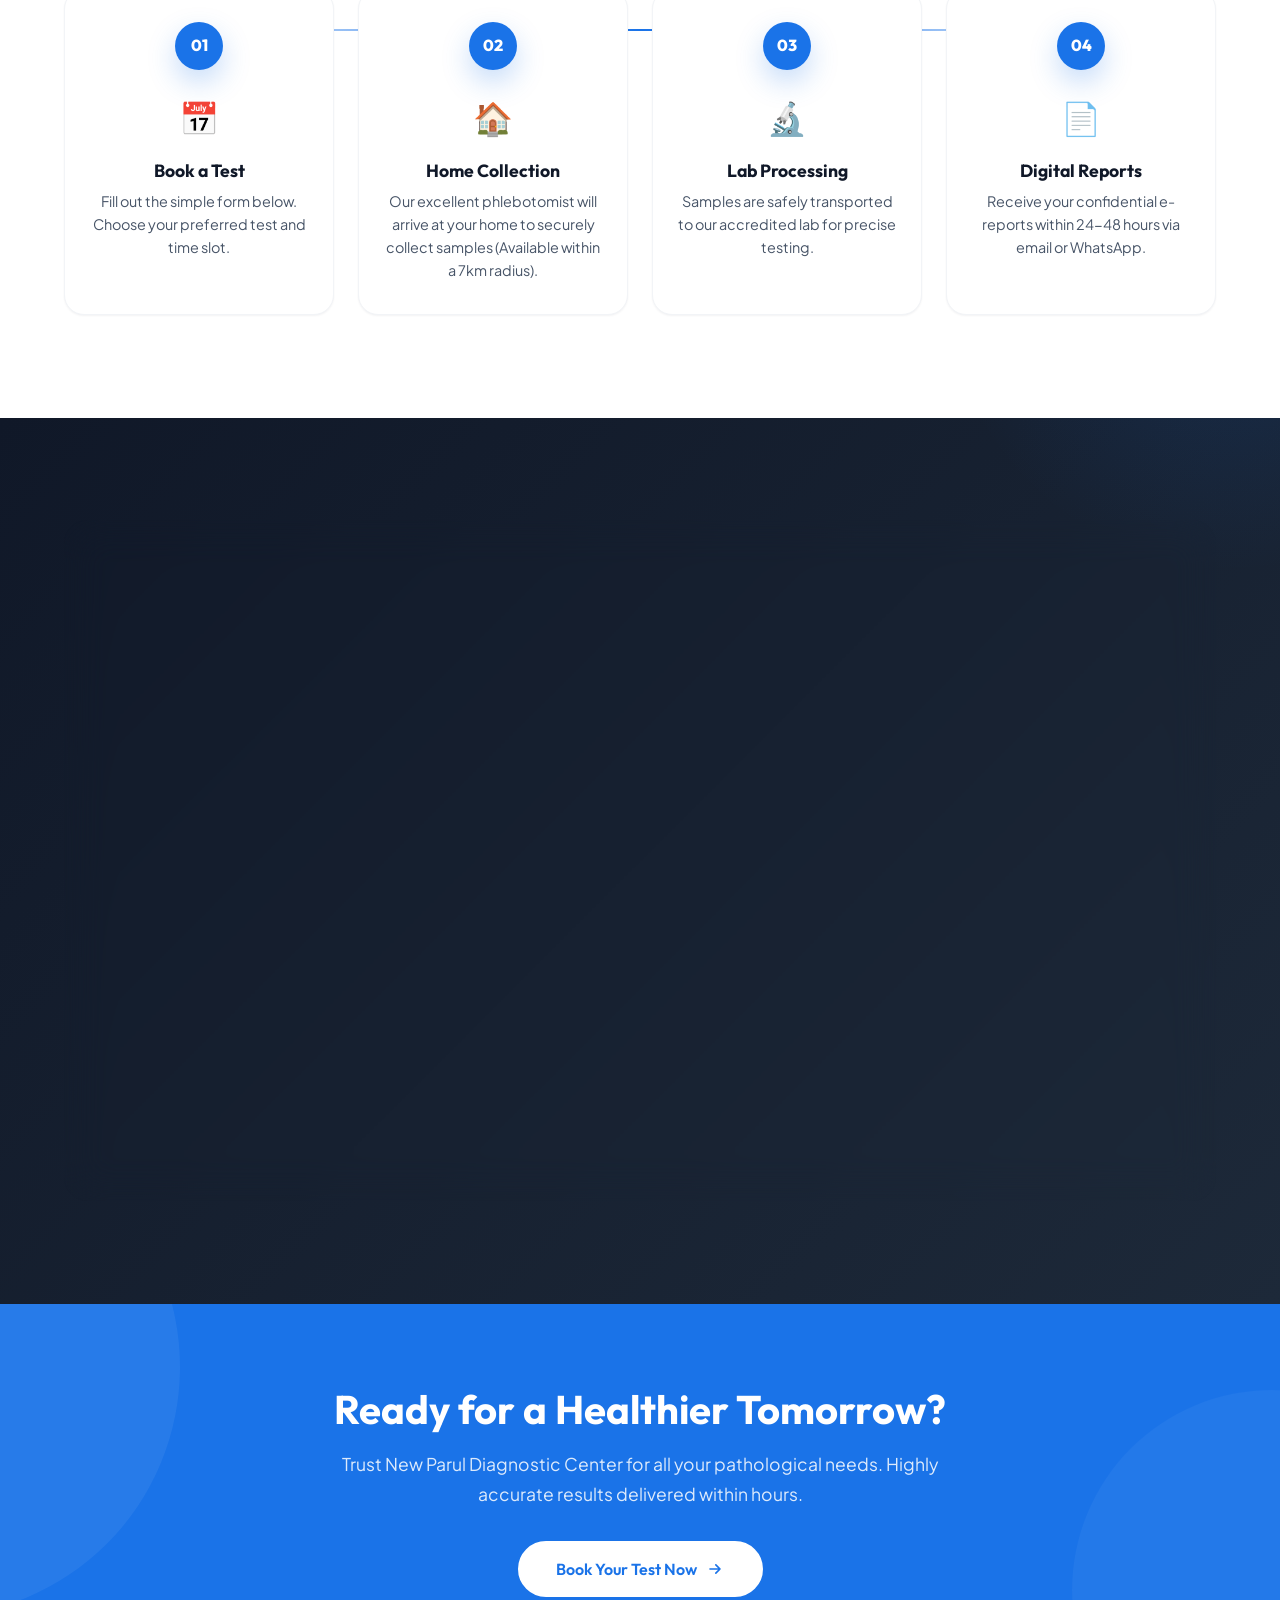
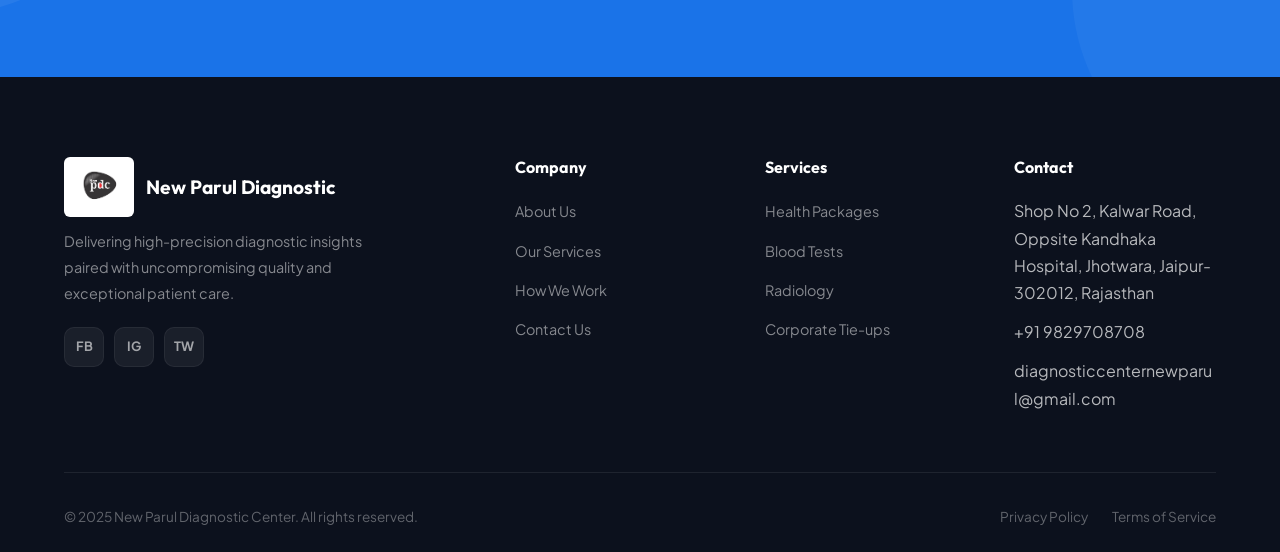
==== commit c18bdd0c: "fix(ui): improve layout fluidity and responsive design across device sizes" ====
--- a/index.html
+++ b/index.html
@@ -37,7 +37,7 @@
         <div class="nav-container">
             <a href="#home" class="nav-brand">
                 <div class="brand-icon" style="background: none; box-shadow: none;">
-                    <img src="images/logo.png" alt="New PDC Logo" style="width: 100px; height: auto; max-height: 80px; object-fit: contain;">
+                    <img src="images/logo.png" alt="New PDC Logo">
                 </div>
                 <div class="brand-text">
                     <span class="brand-title">New Parul</span>
@@ -124,7 +124,7 @@
 
             <div class="hero-visual fade-left delay-2">
                 <div class="hero-image-wrapper">
-                    <img src="images/hero-bg.jpg" alt="Blood test home collection" style="width: 100%; height: auto; max-height: 550px; border-radius: var(--radius-xl); box-shadow: var(--shadow-xl); object-fit: contain; background: rgba(255,255,255,0.5);">
+                    <img src="images/hero-bg.jpg" alt="Blood test home collection">
                 </div>
                 <div class="floating-badge badge-1">
                     <div class="badge-icon">🩸</div>
--- a/css/styles.css
+++ b/css/styles.css
@@ -43,7 +43,7 @@
     --transition-fast: 0.2s cubic-bezier(0.4, 0, 0.2, 1);
 
     --container: 1200px;
-    --section-padding: 100px;
+    --section-padding: clamp(60px, 8vw, 120px);
 }
 
 /* ---- Reset & Base ---- */
@@ -278,6 +278,13 @@
     box-shadow: none;
 }
 
+.brand-icon img {
+    width: 100px;
+    height: auto;
+    max-height: 80px;
+    object-fit: contain;
+}
+
 .brand-icon svg {
     width: 24px;
     height: 24px;
@@ -565,8 +572,11 @@
 .hero-image-wrapper img {
     width: 100%;
     height: auto;
-    object-fit: cover;
+    max-height: 550px;
+    object-fit: contain;
     border-radius: var(--radius-xl);
+    background: rgba(255,255,255,0.5);
+    box-shadow: var(--shadow-xl);
 }
 
 .floating-badge {
@@ -739,7 +749,7 @@
 
 .services-grid {
     display: grid;
-    grid-template-columns: repeat(3, 1fr);
+    grid-template-columns: repeat(auto-fit, minmax(300px, 1fr));
     gap: 24px;
 }
 
@@ -880,7 +890,7 @@
 
 .process-grid {
     display: grid;
-    grid-template-columns: repeat(4, 1fr);
+    grid-template-columns: repeat(auto-fit, minmax(220px, 1fr));
     gap: 24px;
     margin-top: 60px;
     position: relative;
@@ -1273,6 +1283,8 @@
 
 .footer-col li {
     margin-bottom: 12px;
+    word-break: break-word;
+    overflow-wrap: break-word;
 }
 
 .footer-col a {
@@ -1405,8 +1417,13 @@
    RESPONSIVE DESIGN
    ============================================================ */
 @media (max-width: 1024px) {
-    :root {
-        --section-padding: 80px;
+    .nav-links,
+    .nav-actions .btn {
+        display: none;
+    }
+
+    .hamburger-menu {
+        display: flex;
     }
 
     .hero-container {
@@ -1437,15 +1454,6 @@
         gap: 48px;
     }
 
-    .services-grid {
-        grid-template-columns: repeat(2, 1fr);
-    }
-
-    .process-grid {
-        grid-template-columns: repeat(2, 1fr);
-        gap: 20px;
-    }
-
     .process-grid::before {
         display: none;
     }
@@ -1461,17 +1469,9 @@
 }
 
 @media (max-width: 768px) {
-    :root {
-        --section-padding: 64px;
-    }
-
-    .nav-links,
-    .nav-actions .btn {
-        display: none;
-    }
-
-    .hamburger-menu {
-        display: flex;
+    .brand-icon img {
+        width: 80px;
+        max-height: 60px;
     }
 
     .hero {
@@ -1484,17 +1484,6 @@
 
     .floating-badge {
         display: none;
-    }
-
-    .services-grid {
-        grid-template-columns: 1fr;
-    }
-
-    .process-grid {
-        grid-template-columns: 1fr;
-        max-width: 400px;
-        margin-left: auto;
-        margin-right: auto;
     }
 
     .booking-info {
@@ -1522,10 +1511,6 @@
 }
 
 @media (max-width: 480px) {
-    :root {
-        --section-padding: 48px;
-    }
-
     .container {
         padding: 0 16px;
     }
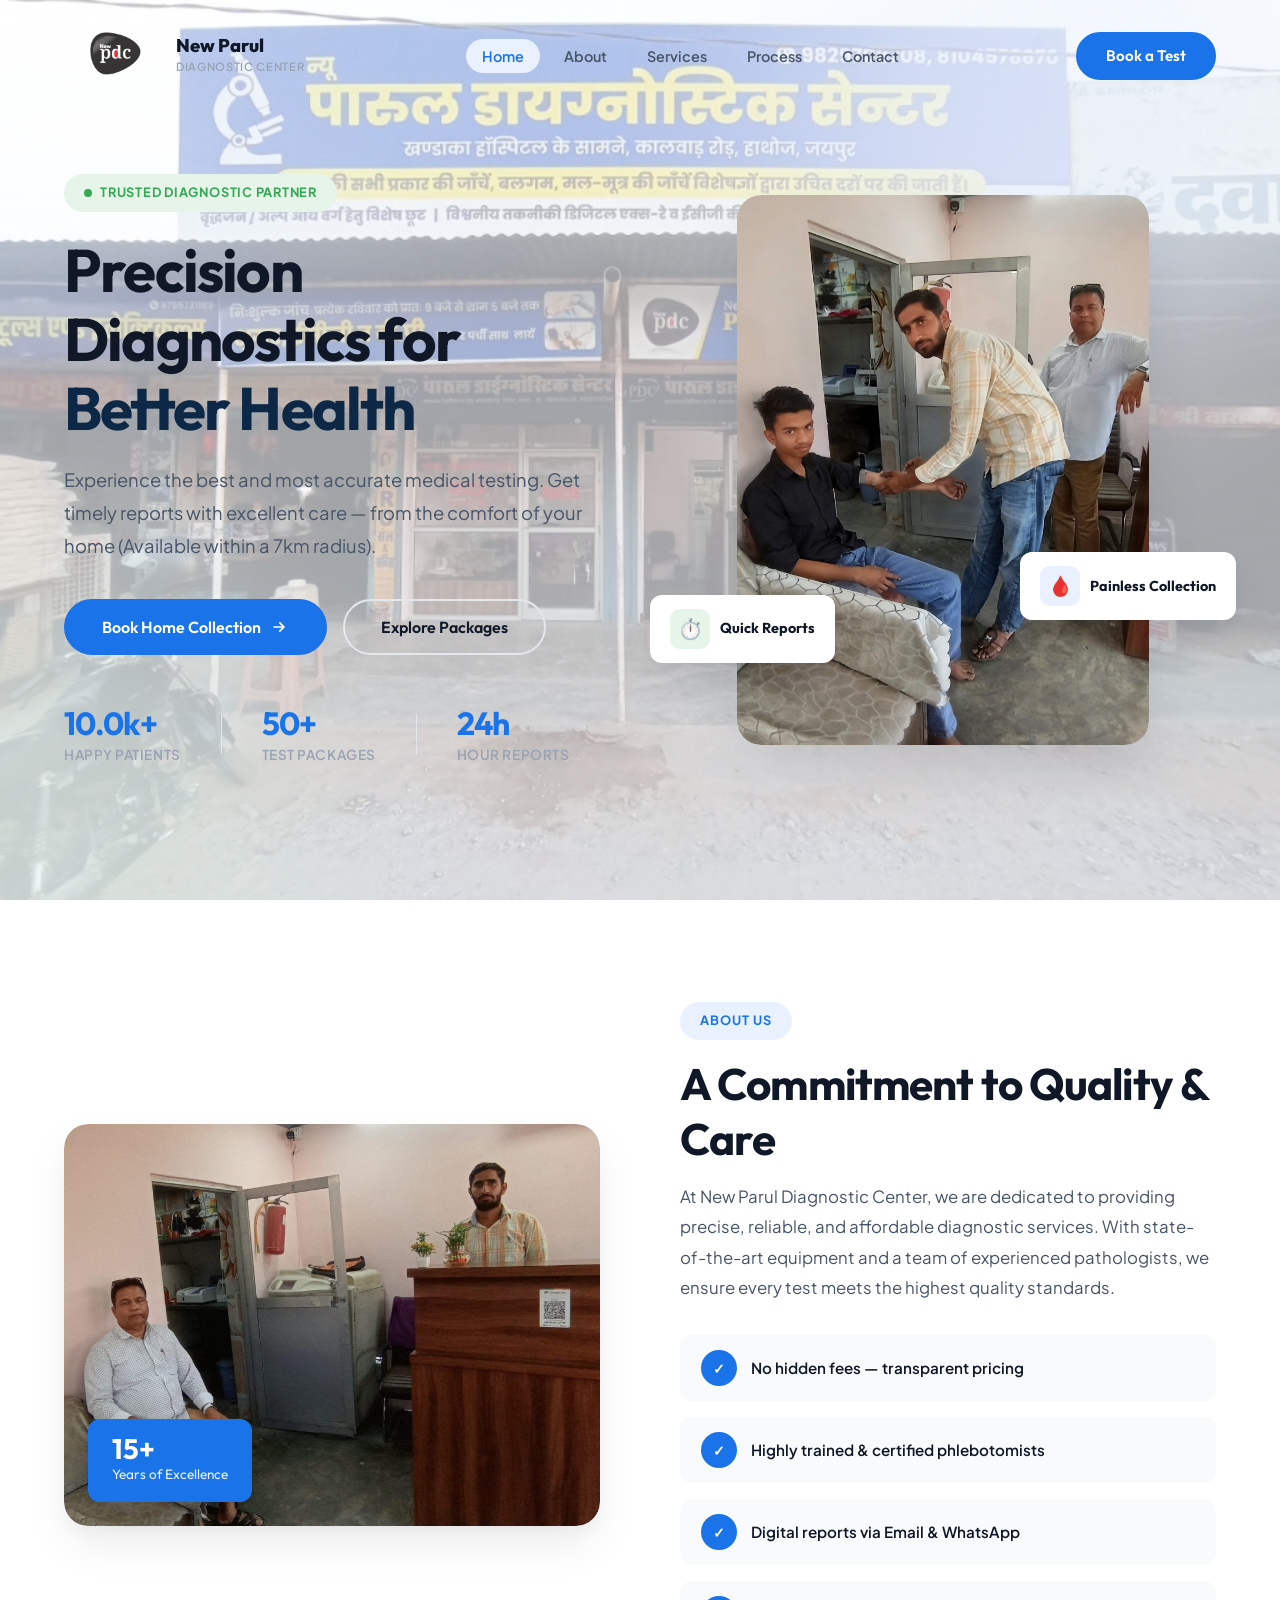
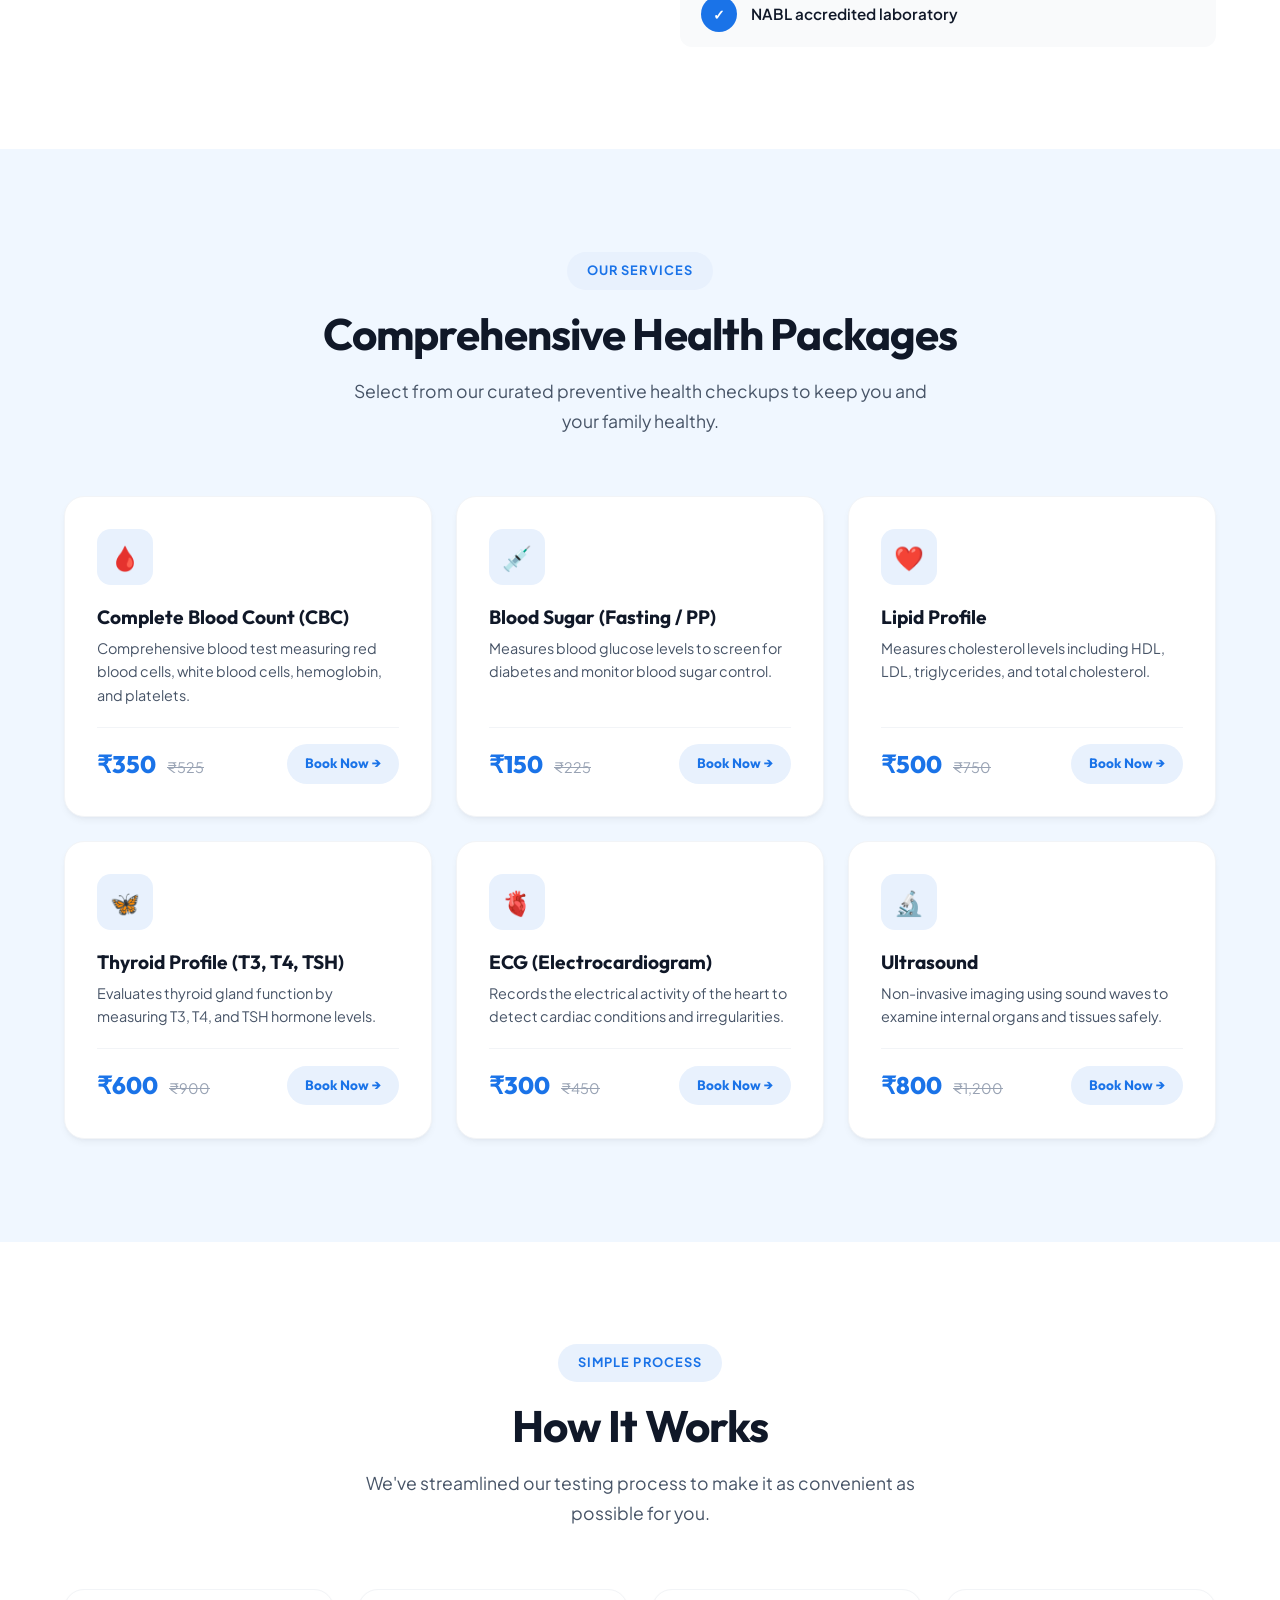
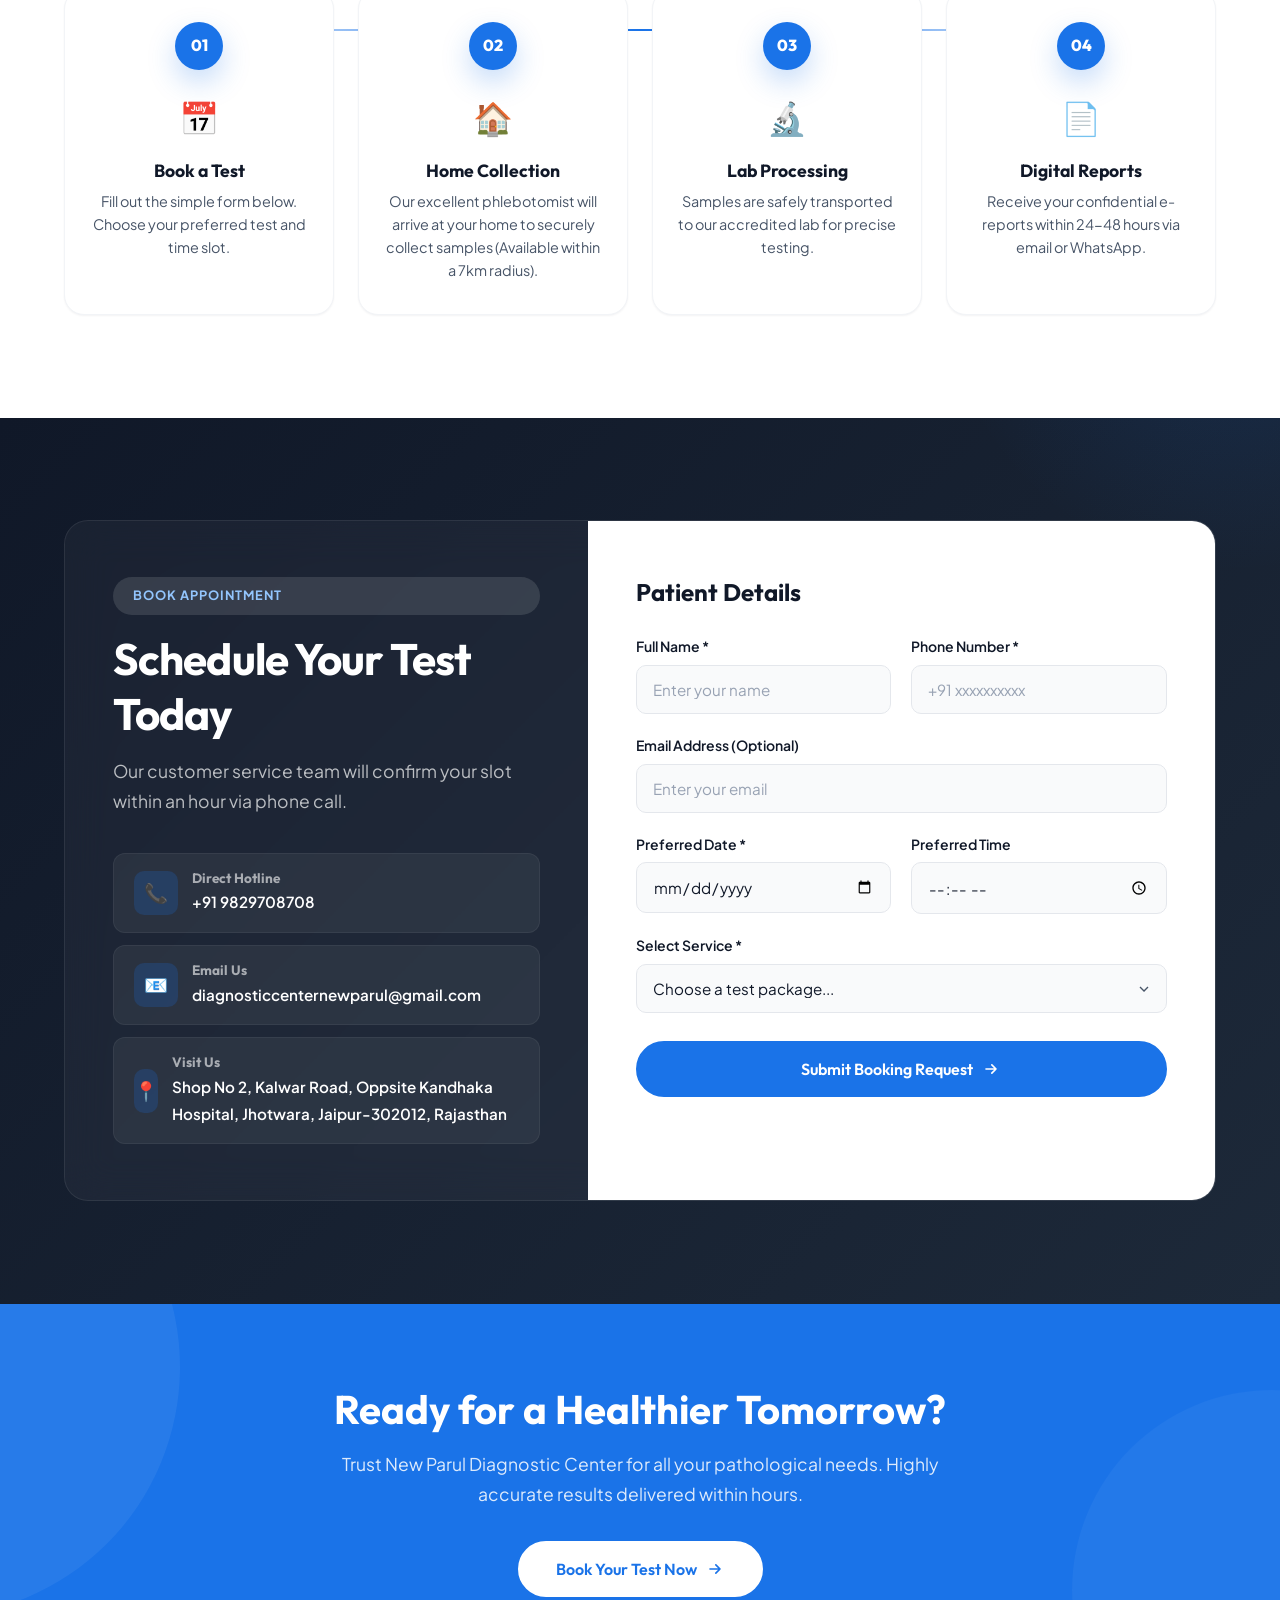
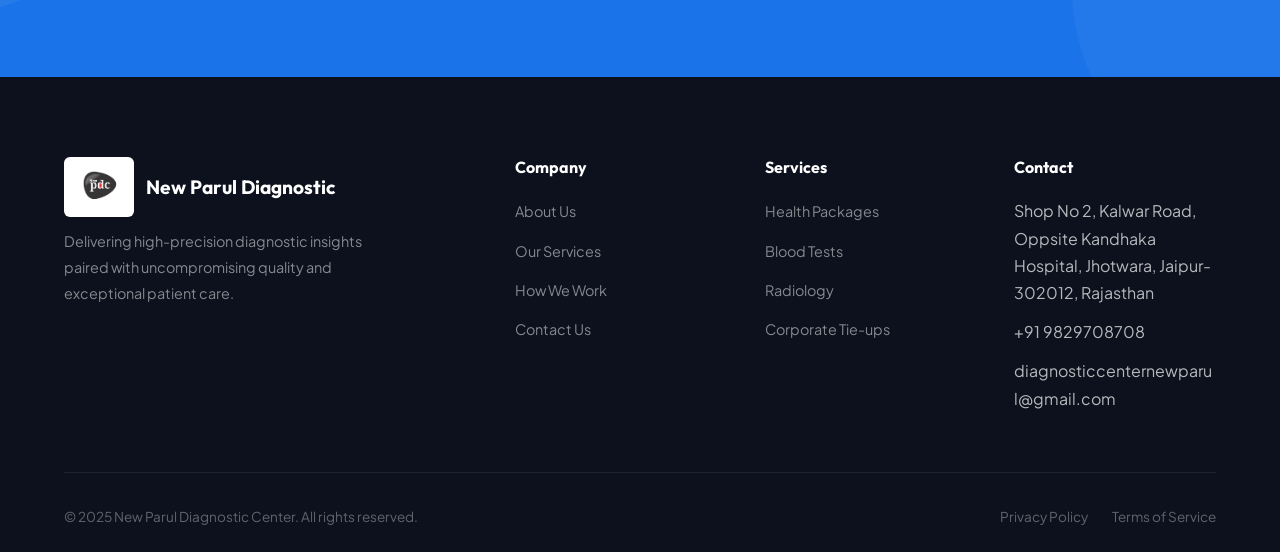
==== commit e51870c6: "chore(ui): remove social media buttons from footer" ====
--- a/index.html
+++ b/index.html
@@ -476,11 +476,7 @@
                     </div>
                     <p>Delivering high-precision diagnostic insights paired with uncompromising quality and exceptional
                         patient care.</p>
-                    <div class="social-links">
-                        <a href="#" aria-label="Facebook">FB</a>
-                        <a href="#" aria-label="Instagram">IG</a>
-                        <a href="#" aria-label="Twitter">TW</a>
-                    </div>
+
                 </div>
                 <div class="footer-col">
                     <h4>Company</h4>
